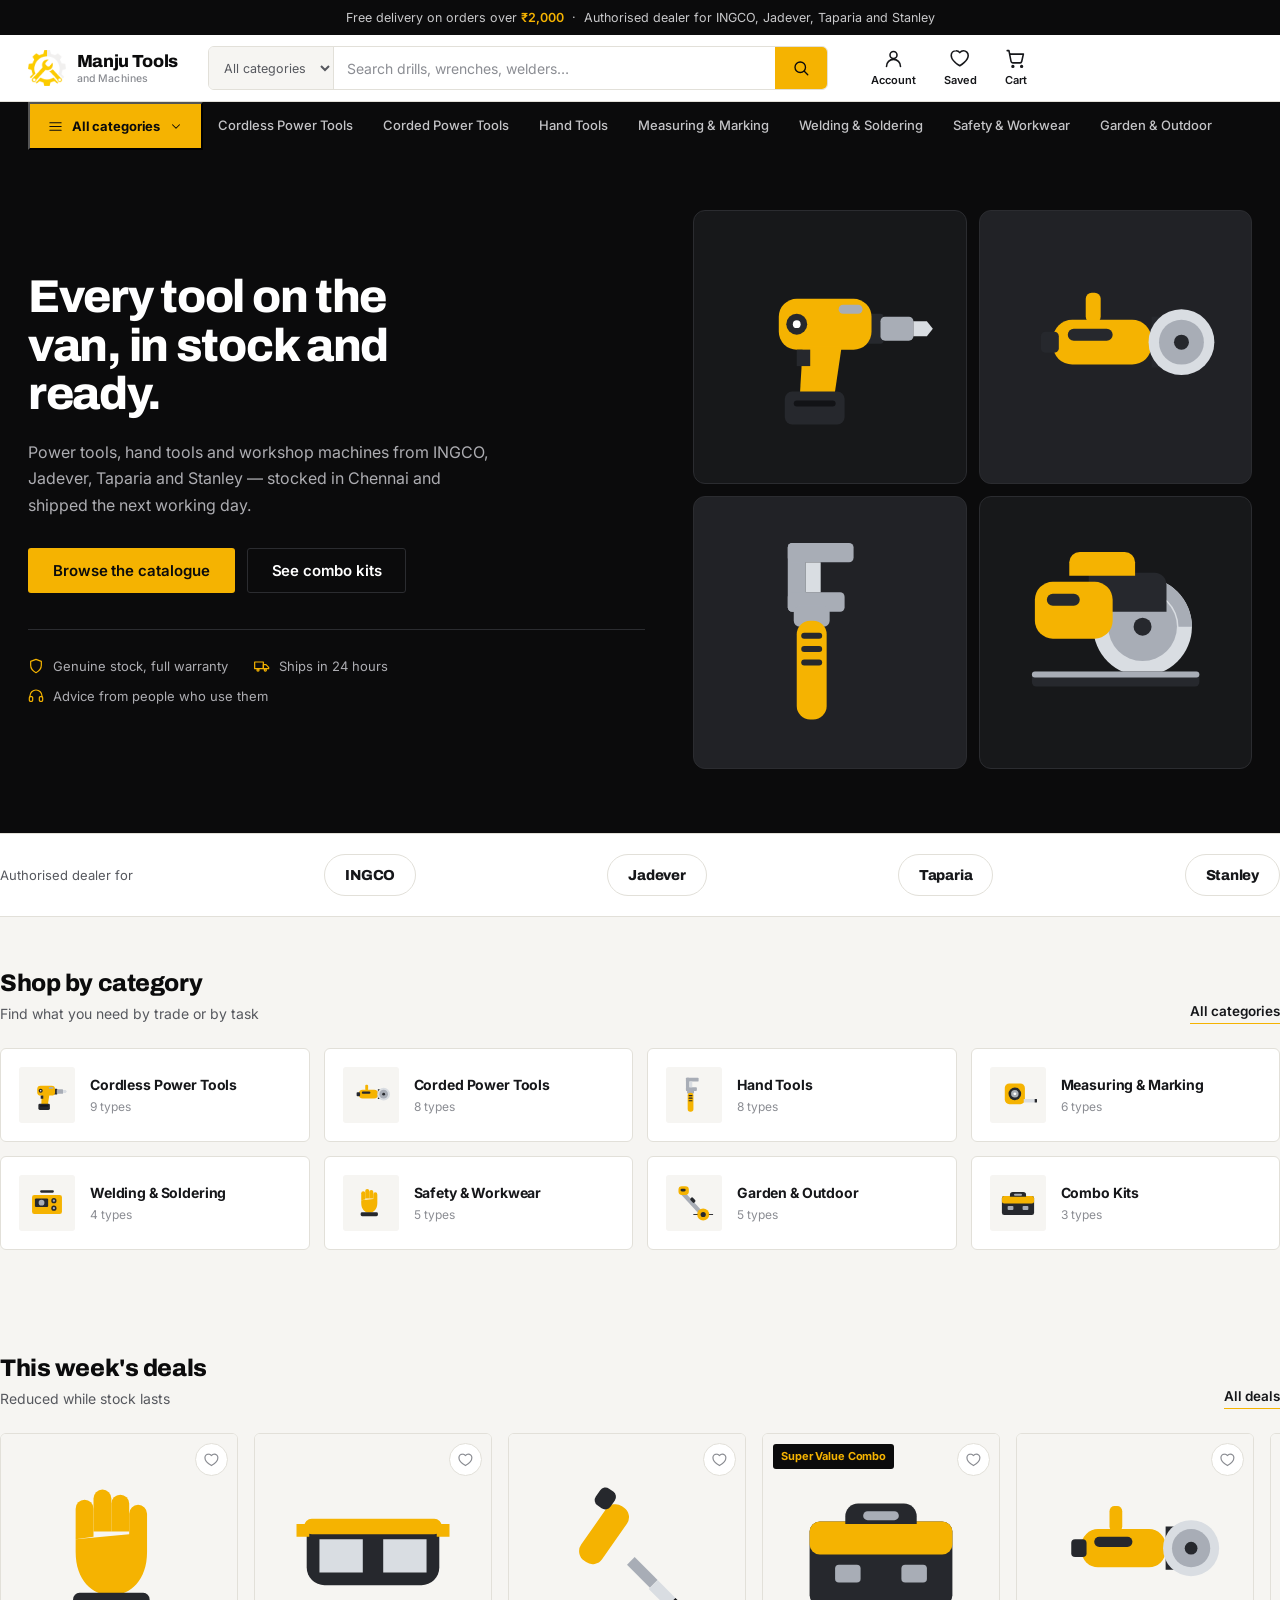
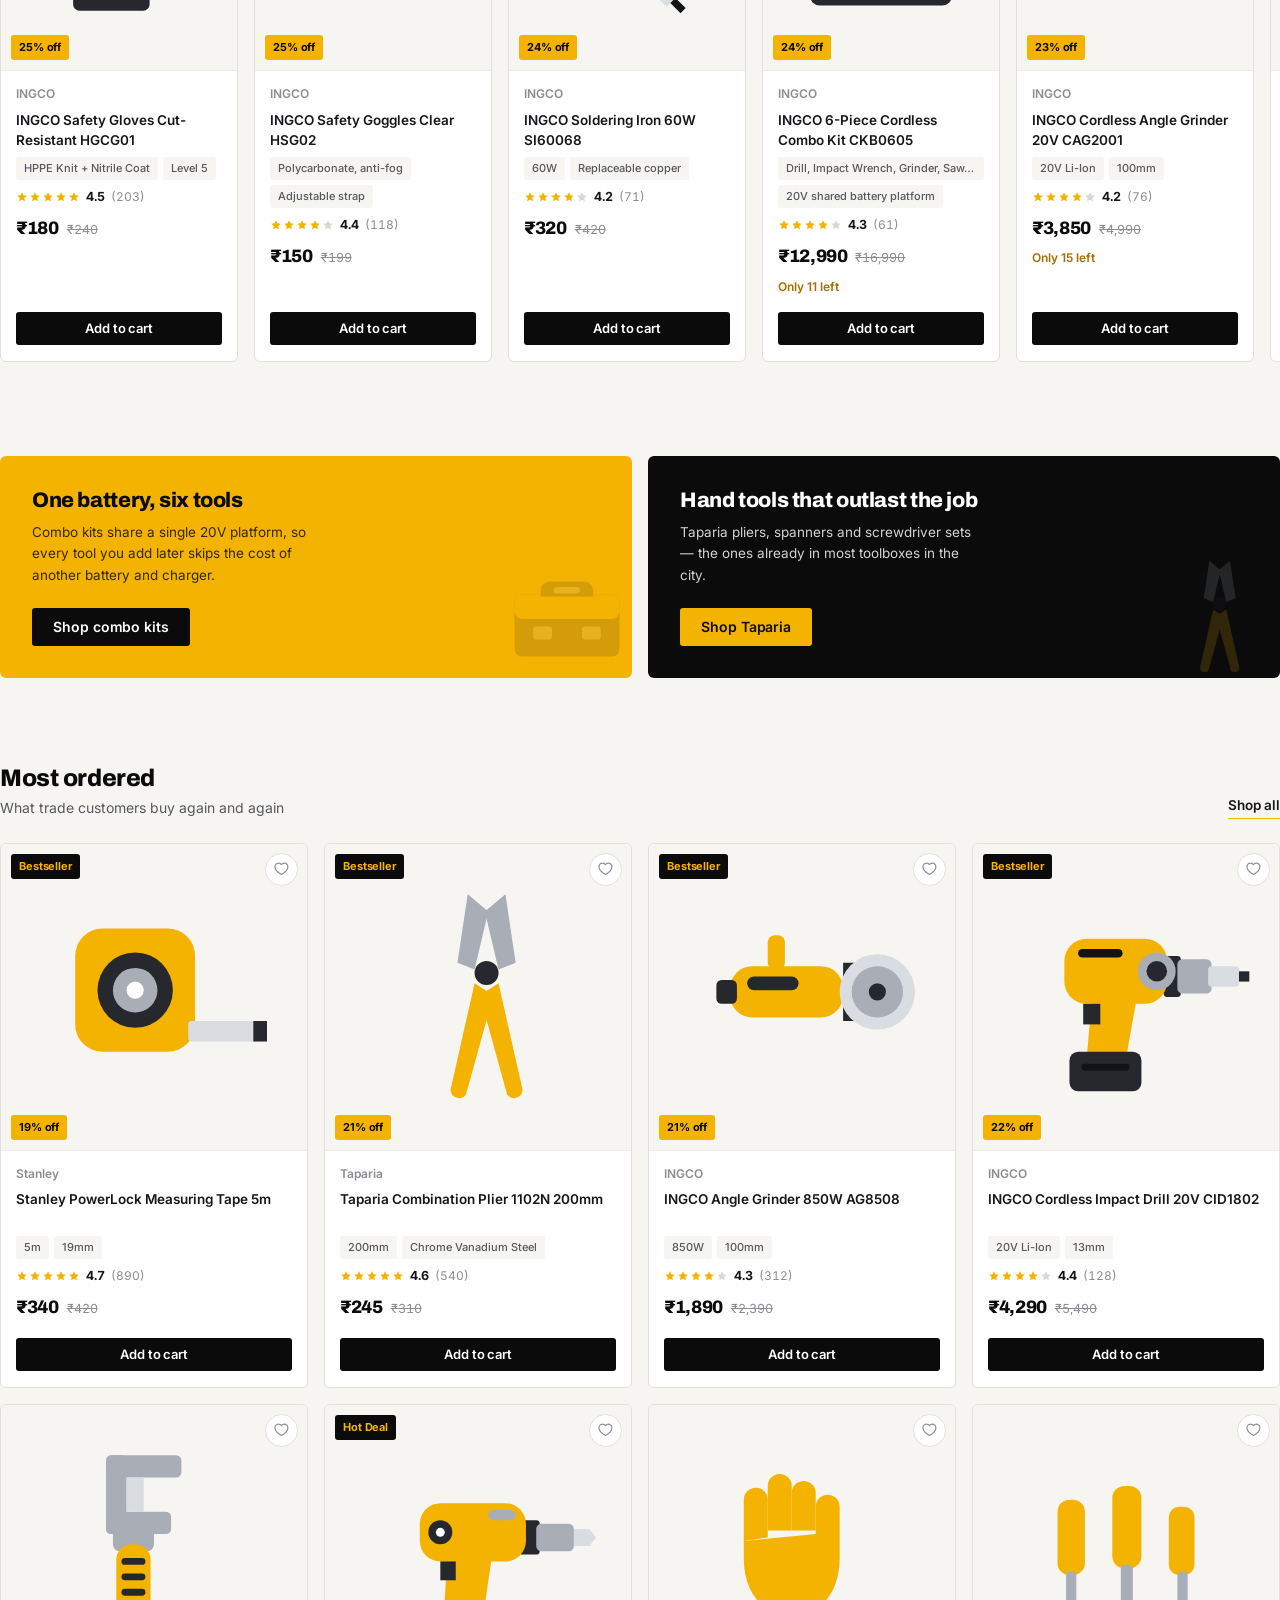
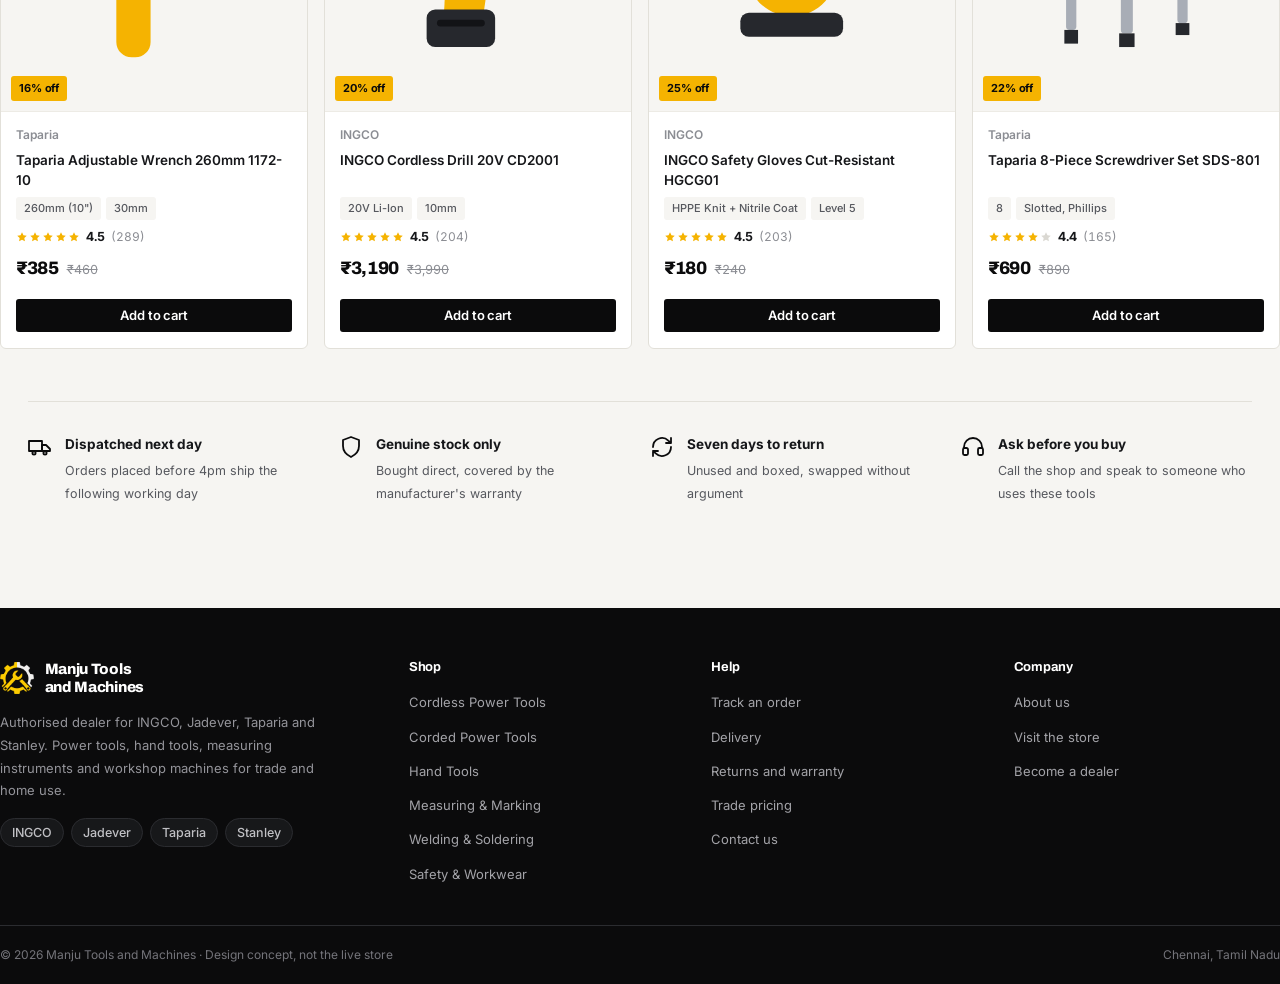
==== index.html @ aabf8011 "Fix category dropdown, add tool illustrations, cart button state" ====
<!DOCTYPE html>
<html lang="en">
<head>
<meta charset="UTF-8">
<meta name="viewport" content="width=device-width, initial-scale=1.0">
<title>Manju Tools and Machines — Power tools, hand tools and machines in Chennai</title>
<meta name="description" content="Authorised dealer for INGCO, Jadever, Taparia and Stanley. Power tools, hand tools, measuring instruments and workshop machines.">
<link rel="preconnect" href="https://fonts.googleapis.com">
<link rel="preconnect" href="https://fonts.gstatic.com" crossorigin>
<link href="https://fonts.googleapis.com/css2?family=Archivo:wght@600;700;800&family=Inter:wght@400;500;600;700&display=swap" rel="stylesheet">
<link rel="icon" href="images/logo-mark.png">
<link rel="stylesheet" href="css/base.css">
<link rel="stylesheet" href="css/layout.css">
<link rel="stylesheet" href="css/components.css">
</head>
<body>

<a href="#main" class="skip-link">Skip to content</a>

<div class="announce">Free delivery on orders over <strong>&#8377;2,000</strong> &nbsp;&#183;&nbsp; Authorised dealer for INGCO, Jadever, Taparia and Stanley</div>

<header class="site-header">
  <div class="container header-row">
    <button class="nav-toggle" id="navToggle" aria-label="Open menu" aria-controls="mobileDrawer">
      <svg viewBox="0 0 24 24" fill="none" stroke="currentColor" stroke-width="1.8" stroke-linecap="round"><path d="M3 6h18M3 12h18M3 18h18"/></svg>
    </button>

    <a href="index.html" class="logo" aria-label="Manju Tools and Machines, home">
      <img src="images/logo-mark.png" alt="">
      <span class="logo-text">Manju Tools<span>and Machines</span></span>
    </a>

    <form class="search-form" id="siteSearchForm" role="search">
      <select class="search-select" aria-label="Search within">
        <option>All categories</option>
        <option>Power tools</option>
        <option>Hand tools</option>
        <option>Measuring</option>
        <option>Safety gear</option>
      </select>
      <input type="search" class="search-input" id="searchInput" placeholder="Search drills, wrenches, welders&#8230;" aria-label="Search products">
      <button type="submit" class="search-submit" aria-label="Search">
        <svg viewBox="0 0 24 24" fill="none" stroke="currentColor" stroke-width="1.8" stroke-linecap="round"><circle cx="11" cy="11" r="7"/><path d="M21 21l-4.3-4.3"/></svg>
      </button>
    </form>

    <div class="header-actions">
      <a href="#" class="header-action">
        <svg viewBox="0 0 24 24" fill="none" stroke="currentColor" stroke-width="1.8" stroke-linecap="round" stroke-linejoin="round"><circle cx="12" cy="8" r="4"/><path d="M4 21c0-4.4 3.6-8 8-8s8 3.6 8 8"/></svg>
        <span class="hide-mobile">Account</span>
      </a>
      <a href="wishlist.html" class="header-action">
        <span class="count-badge nums" data-wishlist-count>0</span>
        <svg viewBox="0 0 24 24" fill="none" stroke="currentColor" stroke-width="1.8" stroke-linecap="round" stroke-linejoin="round"><path d="M20.8 8.6c0-3-2.4-5.4-5.4-5.4-1.7 0-3.2.8-4.2 2.1A5.4 5.4 0 0 0 6.8 3.2c-3 0-5.4 2.4-5.4 5.4 0 6 8.9 11.2 9.8 11.7.9-.5 9.6-5.7 9.6-11.7Z"/></svg>
        <span class="hide-mobile">Saved</span>
      </a>
      <a href="cart.html" class="header-action">
        <span class="count-badge nums" data-cart-count>0</span>
        <svg viewBox="0 0 24 24" fill="none" stroke="currentColor" stroke-width="1.8" stroke-linecap="round" stroke-linejoin="round"><circle cx="9" cy="21" r="1"/><circle cx="19" cy="21" r="1"/><path d="M2.5 3h2l2.4 12.4a2 2 0 0 0 2 1.6h8.2a2 2 0 0 0 2-1.6L21 7H6"/></svg>
        <span class="hide-mobile">Cart</span>
      </a>
    </div>
  </div>
</header>

<nav class="category-bar" aria-label="Product categories">
  <div class="container category-bar-inner">
    <button class="all-cats-trigger" id="allCatsTrigger" aria-expanded="false" aria-controls="megaMenu">
      <svg viewBox="0 0 24 24" fill="none" stroke="currentColor" stroke-width="1.8" stroke-linecap="round"><path d="M3 6h18M3 12h18M3 18h18"/></svg>
      All categories
      <span class="chev" style="display:flex;width:14px;height:14px;">
        <svg viewBox="0 0 24 24" fill="none" stroke="currentColor" stroke-width="1.8" stroke-linecap="round" stroke-linejoin="round"><path d="M6 9l6 6 6-6"/></svg>
      </span>
    </button>
    <div id="categoryBarLinks" style="display:flex;height:100%;"></div>
  </div>
  <div class="mega-menu" id="megaMenu"></div>
</nav>

<div class="mobile-drawer" id="mobileDrawer">
  <div class="mobile-drawer-backdrop"></div>
  <div class="mobile-drawer-panel">
    <div class="mobile-drawer-head">
      <span>Browse categories</span>
      <button id="mobileDrawerClose" aria-label="Close menu">
        <svg viewBox="0 0 24 24" fill="none" stroke="currentColor" stroke-width="1.8" stroke-linecap="round"><path d="M18 6 6 18M6 6l12 12"/></svg>
      </button>
    </div>
    <div id="mobileDrawerBody"></div>
  </div>
</div>

<main id="main">

  <section class="hero">
    <div class="container hero-inner">
      <div>
        <h1>Every tool on the van, in stock and ready.</h1>
        <p class="lead">Power tools, hand tools and workshop machines from INGCO, Jadever, Taparia and Stanley &#8212; stocked in Chennai and shipped the next working day.</p>
        <div class="hero-cta-row">
          <a href="category.html" class="btn btn--primary btn--lg">Browse the catalogue</a>
          <a href="category.html?cat=combo-kits" class="btn btn--ghost-light btn--lg">See combo kits</a>
        </div>
        <div class="hero-assurances">
          <span class="hero-assurance">
            <svg viewBox="0 0 24 24" fill="none" stroke="currentColor" stroke-width="1.8" stroke-linecap="round" stroke-linejoin="round"><path d="M12 2 4 5v6c0 5 3.4 8.7 8 11 4.6-2.3 8-6 8-11V5z"/></svg>
            Genuine stock, full warranty
          </span>
          <span class="hero-assurance">
            <svg viewBox="0 0 24 24" fill="none" stroke="currentColor" stroke-width="1.8" stroke-linecap="round" stroke-linejoin="round"><rect x="1" y="6" width="13" height="10"/><path d="M14 10h4l4 4v2h-8z"/><circle cx="6" cy="18" r="1.6"/><circle cx="17" cy="18" r="1.6"/></svg>
            Ships in 24 hours
          </span>
          <span class="hero-assurance">
            <svg viewBox="0 0 24 24" fill="none" stroke="currentColor" stroke-width="1.8" stroke-linecap="round" stroke-linejoin="round"><path d="M3 13v-1a9 9 0 0 1 18 0v1"/><rect x="2" y="13" width="5" height="7" rx="1.5"/><rect x="17" y="13" width="5" height="7" rx="1.5"/></svg>
            Advice from people who use them
          </span>
        </div>
      </div>
      <div class="hero-art" id="heroArt" aria-hidden="true"></div>
    </div>
  </section>

  <div class="brand-strip">
    <div class="container brand-strip-inner">
      <span class="brand-strip-label">Authorised dealer for</span>
      <a href="category.html?brand=ingco" class="brand-pill">INGCO</a>
      <a href="category.html?brand=jadever" class="brand-pill">Jadever</a>
      <a href="category.html?brand=taparia" class="brand-pill">Taparia</a>
      <a href="category.html?brand=stanley" class="brand-pill">Stanley</a>
    </div>
  </div>

  <section class="section container">
    <div class="section-head">
      <div>
        <h2>Shop by category</h2>
        <p class="section-sub">Find what you need by trade or by task</p>
      </div>
      <a href="category.html" class="section-link">All categories</a>
    </div>
    <div class="cat-grid" id="homeCategoryGrid"></div>
  </section>

  <section class="section container">
    <div class="section-head">
      <div>
        <h2>This week's deals</h2>
        <p class="section-sub">Reduced while stock lasts</p>
      </div>
      <a href="category.html?deal=hot" class="section-link">All deals</a>
    </div>
    <div class="rail" id="hotDealsRail"></div>
  </section>

  <section class="section--tight container">
    <div class="promo-row">
      <div class="promo-banner promo-banner--gold">
        <h3>One battery, six tools</h3>
        <p>Combo kits share a single 20V platform, so every tool you add later skips the cost of another battery and charger.</p>
        <a href="category.html?cat=combo-kits" class="btn btn--dark">Shop combo kits</a>
        <div class="promo-art" id="promoArtA"></div>
      </div>
      <div class="promo-banner promo-banner--dark">
        <h3>Hand tools that outlast the job</h3>
        <p>Taparia pliers, spanners and screwdriver sets &#8212; the ones already in most toolboxes in the city.</p>
        <a href="category.html?brand=taparia" class="btn btn--primary">Shop Taparia</a>
        <div class="promo-art" id="promoArtB"></div>
      </div>
    </div>
  </section>

  <section class="section container">
    <div class="section-head">
      <div>
        <h2>Most ordered</h2>
        <p class="section-sub">What trade customers buy again and again</p>
      </div>
      <a href="category.html" class="section-link">Shop all</a>
    </div>
    <div class="product-grid" id="bestsellersGrid"></div>
  </section>

  <section class="container">
    <div class="trust-strip">
      <div class="trust-item">
        <svg viewBox="0 0 24 24" fill="none" stroke="currentColor" stroke-width="1.8" stroke-linecap="round" stroke-linejoin="round"><rect x="1" y="6" width="13" height="10"/><path d="M14 10h4l4 4v2h-8z"/><circle cx="6" cy="18" r="1.6"/><circle cx="17" cy="18" r="1.6"/></svg>
        <div><b>Dispatched next day</b><span>Orders placed before 4pm ship the following working day</span></div>
      </div>
      <div class="trust-item">
        <svg viewBox="0 0 24 24" fill="none" stroke="currentColor" stroke-width="1.8" stroke-linecap="round" stroke-linejoin="round"><path d="M12 2 4 5v6c0 5 3.4 8.7 8 11 4.6-2.3 8-6 8-11V5z"/></svg>
        <div><b>Genuine stock only</b><span>Bought direct, covered by the manufacturer's warranty</span></div>
      </div>
      <div class="trust-item">
        <svg viewBox="0 0 24 24" fill="none" stroke="currentColor" stroke-width="1.8" stroke-linecap="round" stroke-linejoin="round"><path d="M3 12a9 9 0 0 1 15.3-6.4L21 8M21 3v5h-5M21 12a9 9 0 0 1-15.3 6.4L3 16m0 5v-5h5"/></svg>
        <div><b>Seven days to return</b><span>Unused and boxed, swapped without argument</span></div>
      </div>
      <div class="trust-item">
        <svg viewBox="0 0 24 24" fill="none" stroke="currentColor" stroke-width="1.8" stroke-linecap="round" stroke-linejoin="round"><path d="M3 13v-1a9 9 0 0 1 18 0v1"/><rect x="2" y="13" width="5" height="7" rx="1.5"/><rect x="17" y="13" width="5" height="7" rx="1.5"/></svg>
        <div><b>Ask before you buy</b><span>Call the shop and speak to someone who uses these tools</span></div>
      </div>
    </div>
  </section>

</main>

<footer class="site-footer">
  <div class="container footer-top">
    <div>
      <div class="footer-brand-mark">
        <img src="images/logo-mark.png" alt="">
        <span>Manju Tools<br>and Machines</span>
      </div>
      <p class="footer-desc">Authorised dealer for INGCO, Jadever, Taparia and Stanley. Power tools, hand tools, measuring instruments and workshop machines for trade and home use.</p>
      <div class="footer-brands">
        <span class="chip">INGCO</span>
        <span class="chip">Jadever</span>
        <span class="chip">Taparia</span>
        <span class="chip">Stanley</span>
      </div>
    </div>
    <div class="footer-col">
      <h4>Shop</h4>
      <ul id="footerCatList"></ul>
    </div>
    <div class="footer-col">
      <h4>Help</h4>
      <ul>
        <li><a href="#">Track an order</a></li>
        <li><a href="#">Delivery</a></li>
        <li><a href="#">Returns and warranty</a></li>
        <li><a href="#">Trade pricing</a></li>
        <li><a href="#">Contact us</a></li>
      </ul>
    </div>
    <div class="footer-col">
      <h4>Company</h4>
      <ul>
        <li><a href="#">About us</a></li>
        <li><a href="#">Visit the store</a></li>
        <li><a href="#">Become a dealer</a></li>
      </ul>
    </div>
  </div>
  <div class="container footer-bottom">
    <span>&#169; 2026 Manju Tools and Machines &#183; Design concept, not the live store</span>
    <span>Chennai, Tamil Nadu</span>
  </div>
</footer>

<script src="js/data.js"></script>
<script src="js/icons.js"></script>
<script src="js/store.js"></script>
<script src="js/ui.js"></script>
<script>

document.addEventListener("DOMContentLoaded", () => {
  // Hero tool wall
  const heroArt = document.getElementById("heroArt");
  ["cordlessDrill", "grinder", "wrench", "circularSaw"].forEach(key => {
    const cell = document.createElement("div");
    cell.className = "hero-art-cell";
    cell.innerHTML = ART[key];
    heroArt.appendChild(cell);
  });

  // Promo background art
  document.getElementById("promoArtA").innerHTML = ART.comboCase;
  document.getElementById("promoArtB").innerHTML = ART.plier;

  // Categories
  document.getElementById("homeCategoryGrid").innerHTML = CATEGORIES.map(cat => `
    <a href="category.html?cat=${cat.id}" class="cat-card">
      <div class="cat-card-icon">${categoryArt(cat.id)}</div>
      <div>
        <div class="cat-card-name">${cat.name}</div>
        <div class="cat-card-count">${cat.sub.length} types</div>
      </div>
    </a>`).join("");

  // Deals — biggest discounts first
  const deals = [...PRODUCTS]
    .filter(p => discountPct(p.price, p.mrp) > 0)
    .sort((a, b) => discountPct(b.price, b.mrp) - discountPct(a.price, a.mrp))
    .slice(0, 8);
  renderProductGrid(document.getElementById("hotDealsRail"), deals);

  // Most ordered — badged products first, then by review volume
  const ranked = [...PRODUCTS].sort((a, b) => {
    const aB = a.badge === "Bestseller" ? 1 : 0;
    const bB = b.badge === "Bestseller" ? 1 : 0;
    if (aB !== bB) return bB - aB;
    return b.reviews - a.reviews;
  }).slice(0, 8);
  renderProductGrid(document.getElementById("bestsellersGrid"), ranked);
});

</script>

</body>
</html>
---- css/base.css ----
/* =========================================================
   Manju Tools and Machines — Design Tokens & Base
   ========================================================= */

:root {
  /* Brand — taken from the Manju Tools gear + wrench mark */
  --gold: #F5B301;
  --gold-hi: #FFC734;
  --gold-dark: #B88500;
  --ink: #0B0B0C;
  --panel: #17181A;
  --panel-2: #212226;

  --paper: #F6F5F2;
  --paper-2: #EFEDE8;
  --white: #FFFFFF;
  --line: #E2E0D9;
  --line-soft: #EDEBE5;
  --line-dark: #2B2C30;

  --text: #16171A;
  --text-soft: #56585E;
  --text-faint: #8B8D93;

  --green: #1B7F3B;
  --green-bg: #E8F4EB;
  --amber: #A66E00;
  --red: #BE3227;

  /* Illustration palette */
  --art-gold: #F5B301;
  --art-dark: #26282D;
  --art-metal: #A8ADB6;
  --art-light: #D9DDE2;
  --art-black: #121316;

  --r-sm: 3px;
  --r: 6px;
  --r-lg: 12px;

  --sh-1: 0 1px 2px rgba(11,11,12,.05);
  --sh-2: 0 2px 6px rgba(11,11,12,.07), 0 1px 2px rgba(11,11,12,.05);
  --sh-3: 0 8px 24px rgba(11,11,12,.10);
  --sh-pop: 0 16px 44px rgba(11,11,12,.20);

  --font-display: 'Archivo', system-ui, sans-serif;
  --font-body: 'Inter', system-ui, sans-serif;

  --header-h: 66px;
  --ease: cubic-bezier(.4, 0, .2, 1);
}

* { box-sizing: border-box; }
html { -webkit-text-size-adjust: 100%; }
body {
  margin: 0;
  font-family: var(--font-body);
  color: var(--text);
  background: var(--paper);
  font-size: 15px;
  line-height: 1.55;
  -webkit-font-smoothing: antialiased;
  text-rendering: optimizeLegibility;
}

h1, h2, h3, h4 {
  font-family: var(--font-display);
  margin: 0;
  color: var(--ink);
  letter-spacing: -0.018em;
  line-height: 1.18;
}
p { margin: 0; }
a { color: inherit; text-decoration: none; }
img { max-width: 100%; display: block; }
button { font-family: inherit; cursor: pointer; }
input, select { font-family: inherit; }
ul { margin: 0; padding: 0; list-style: none; }
summary { cursor: pointer; list-style: none; }
summary::-webkit-details-marker { display: none; }

:focus-visible {
  outline: 2px solid var(--ink);
  outline-offset: 2px;
  border-radius: 2px;
}

@media (prefers-reduced-motion: reduce) {
  *, *::before, *::after {
    animation-duration: .001ms !important;
    transition-duration: .001ms !important;
    scroll-behavior: auto !important;
  }
}

.container {
  max-width: 1300px;
  margin: 0 auto;
  padding: 0 28px;
}

.nums { font-variant-numeric: tabular-nums; }

/* ---------- Tool illustrations ---------- */
.tool-svg { width: 100%; height: 100%; display: block; }
.tool-svg .g { fill: var(--art-gold); }
.tool-svg .d { fill: var(--art-dark); }
.tool-svg .m { fill: var(--art-metal); }
.tool-svg .l { fill: var(--art-light); }
.tool-svg .k { fill: var(--art-black); }
.tool-svg .w { fill: #FFFFFF; }

/* ---------- Buttons ---------- */
.btn {
  display: inline-flex;
  align-items: center;
  justify-content: center;
  gap: 7px;
  padding: 11px 20px;
  border-radius: var(--r-sm);
  border: 1px solid transparent;
  font-size: 14px;
  font-weight: 600;
  line-height: 1;
  letter-spacing: -0.005em;
  transition: background .16s var(--ease), border-color .16s var(--ease),
              color .16s var(--ease), transform .08s var(--ease);
  white-space: nowrap;
}
.btn:active { transform: translateY(1px); }
.btn--primary { background: var(--gold); color: var(--ink); }
.btn--primary:hover { background: var(--gold-hi); }
.btn--dark { background: var(--ink); color: var(--white); }
.btn--dark:hover { background: #2A2B2F; }
.btn--outline { background: transparent; border-color: var(--line); color: var(--text); }
.btn--outline:hover { border-color: var(--ink); background: var(--white); }
.btn--ghost-light { background: transparent; border-color: var(--line-dark); color: var(--white); }
.btn--ghost-light:hover { border-color: #565860; background: rgba(255,255,255,.04); }
.btn--full { width: 100%; }
.btn--lg { padding: 14px 24px; font-size: 15px; }
.btn--sm { padding: 9px 14px; font-size: 13px; }
.btn:disabled { opacity: .42; cursor: not-allowed; }
.btn:disabled:active { transform: none; }

.btn-ico {
  display: inline-flex;
  width: 14px;
  height: 14px;
  flex-shrink: 0;
}
.btn-ico svg { width: 100%; height: 100%; }

/* In-cart state: the button confirms what happened and stays actionable */
.cart-btn.is-in-cart {
  background: var(--green-bg);
  color: var(--green);
  border-color: #C4E3CD;
}
.cart-btn.is-in-cart:hover {
  background: #DDEFE3;
  border-color: #A9D6B6;
}
.cart-btn.just-added { transform: scale(.97); }

.buy-box .cart-btn.is-in-cart {
  background: var(--green-bg);
  color: var(--green);
  border-color: #BBDFC6;
}

/* ---------- Tags, chips, meta ---------- */
.tag {
  position: absolute;
  z-index: 2;
  padding: 4px 8px;
  border-radius: var(--r-sm);
  font-size: 11px;
  font-weight: 700;
  letter-spacing: -0.01em;
}
.tag--badge { top: 10px; left: 10px; background: var(--ink); color: var(--gold); }
.tag--off { bottom: 10px; left: 10px; background: var(--gold); color: var(--ink); }

.chip {
  display: inline-flex;
  align-items: center;
  gap: 5px;
  padding: 4px 11px;
  border-radius: 100px;
  font-size: 12.5px;
  font-weight: 500;
  background: var(--white);
  border: 1px solid var(--line);
  color: var(--text-soft);
}

.stars { display: inline-flex; gap: 1px; }
.stars span { width: 12px; height: 12px; display: inline-flex; }
.stars svg { width: 100%; height: 100%; }
.stars .on { color: var(--gold); }
.stars .off { color: #DAD8D2; }

.stock-note { font-size: 12px; font-weight: 600; }
.stock-note.low { color: var(--amber); }

/* ---------- Toast ---------- */
.toast {
  position: fixed;
  left: 50%;
  bottom: 30px;
  transform: translate(-50%, 14px);
  background: var(--ink);
  color: var(--white);
  padding: 13px 22px;
  border-radius: var(--r);
  font-size: 13.5px;
  font-weight: 500;
  opacity: 0;
  pointer-events: none;
  transition: opacity .2s var(--ease), transform .2s var(--ease);
  z-index: 900;
  box-shadow: var(--sh-pop);
  max-width: min(90vw, 340px);
  text-align: center;
}
.toast--visible { opacity: 1; transform: translate(-50%, 0); }

/* ---------- Skip link ---------- */
.skip-link {
  position: absolute;
  left: -9999px;
  top: 0;
  background: var(--gold);
  color: var(--ink);
  padding: 11px 18px;
  z-index: 2000;
  font-weight: 600;
  border-radius: 0 0 var(--r) 0;
}
.skip-link:focus { left: 0; }

@media (max-width: 760px) {
  .container { padding: 0 18px; }
  body { font-size: 14.5px; }
}
---- css/layout.css ----
/* =========================================================
   Manju Tools and Machines — Header / Nav / Footer
   ========================================================= */

/* ---------- Announcement ---------- */
.announce {
  background: var(--ink);
  color: #C9C9CB;
  font-size: 12.5px;
  text-align: center;
  padding: 8px 18px;
}
.announce strong { color: var(--gold); font-weight: 600; }

/* ---------- Header ---------- */
.site-header {
  position: sticky;
  top: 0;
  z-index: 500;
  background: var(--white);
  border-bottom: 1px solid var(--line);
}
.header-row {
  display: flex;
  align-items: center;
  gap: 30px;
  height: var(--header-h);
}
.logo { display: flex; align-items: center; gap: 11px; flex-shrink: 0; }
.logo img { height: 36px; width: auto; }
.logo-text {
  font-family: var(--font-display);
  font-weight: 800;
  font-size: 17.5px;
  line-height: 1.05;
  color: var(--ink);
  letter-spacing: -0.02em;
}
.logo-text span {
  display: block;
  font-family: var(--font-body);
  font-weight: 500;
  font-size: 10.5px;
  color: var(--text-faint);
  letter-spacing: 0.01em;
  margin-top: 1px;
}

.nav-toggle {
  display: none;
  background: none;
  border: none;
  padding: 8px;
  color: var(--ink);
  margin-left: -8px;
}
.nav-toggle svg { width: 22px; height: 22px; }

/* Search */
.search-form {
  flex: 1 1 auto;
  max-width: 620px;
  display: flex;
  align-items: stretch;
  height: 44px;
  border: 1.5px solid var(--line);
  border-radius: var(--r);
  overflow: hidden;
  background: var(--white);
  transition: border-color .16s var(--ease);
}
.search-form:focus-within { border-color: var(--ink); }
.search-select {
  border: none;
  background: var(--paper);
  border-right: 1px solid var(--line);
  padding: 0 11px;
  font-size: 12.5px;
  color: var(--text-soft);
  max-width: 135px;
}
.search-select:focus { outline: none; }
.search-input {
  flex: 1;
  border: none;
  padding: 0 13px;
  font-size: 14px;
  min-width: 0;
  color: var(--text);
}
.search-input:focus { outline: none; }
.search-input::placeholder { color: var(--text-faint); }
.search-submit {
  border: none;
  background: var(--gold);
  padding: 0 17px;
  color: var(--ink);
  display: flex;
  align-items: center;
  justify-content: center;
  transition: background .16s var(--ease);
}
.search-submit svg { width: 18px; height: 18px; }
.search-submit:hover { background: var(--gold-hi); }

/* Header actions */
.header-actions { display: flex; align-items: center; gap: 2px; flex-shrink: 0; }
.header-action {
  position: relative;
  display: flex;
  flex-direction: column;
  align-items: center;
  gap: 3px;
  padding: 8px 13px;
  border-radius: var(--r-sm);
  color: var(--text);
  font-size: 11px;
  font-weight: 600;
  transition: background .14s var(--ease);
}
.header-action:hover { background: var(--paper); }
.header-action svg { width: 21px; height: 21px; }
.count-badge {
  position: absolute;
  top: 2px;
  right: 6px;
  background: var(--gold);
  color: var(--ink);
  font-size: 10px;
  font-weight: 700;
  min-width: 17px;
  height: 17px;
  border-radius: 100px;
  display: none;
  align-items: center;
  justify-content: center;
  padding: 0 4px;
  border: 2px solid var(--white);
  font-variant-numeric: tabular-nums;
}

/* ---------- Category bar ---------- */
.category-bar { background: var(--ink); position: relative; z-index: 400; }
.category-bar-inner {
  display: flex;
  align-items: center;
  height: 48px;
  overflow-x: auto;
  scrollbar-width: none;
  position: relative;
}
.category-bar-inner::-webkit-scrollbar { display: none; }

.all-cats-trigger {
  display: flex;
  align-items: center;
  gap: 9px;
  background: var(--gold);
  color: var(--ink);
  height: 100%;
  padding: 0 18px;
  font-weight: 700;
  font-size: 13px;
  flex-shrink: 0;
  white-space: nowrap;
  letter-spacing: -0.01em;
}
.all-cats-trigger svg { width: 15px; height: 15px; }
.all-cats-trigger .chev { transition: transform .18s var(--ease); }
.all-cats-trigger[aria-expanded="true"] .chev { transform: rotate(180deg); }

.cat-link {
  color: #C4C4C7;
  font-size: 13px;
  font-weight: 500;
  padding: 0 15px;
  height: 100%;
  display: flex;
  align-items: center;
  white-space: nowrap;
  flex-shrink: 0;
  transition: color .14s var(--ease), background .14s var(--ease);
  border-bottom: 2px solid transparent;
}
.cat-link:hover { color: var(--white); background: rgba(255,255,255,.05); }
.cat-link.active { color: var(--gold); border-bottom-color: var(--gold); }

/* Mega menu */
.mega-menu {
  position: absolute;
  top: 100%;
  left: 0;
  right: 0;
  background: var(--white);
  border-bottom: 1px solid var(--line);
  box-shadow: var(--sh-3);
  display: none;
  z-index: 450;
}
.mega-menu.open { display: block; }
.mega-menu-inner {
  max-width: 1300px;
  margin: 0 auto;
  padding: 30px 28px 34px;
  display: grid;
  grid-template-columns: repeat(4, 1fr);
  gap: 30px 26px;
}
.mega-col-title {
  display: block;
  font-family: var(--font-display);
  font-weight: 700;
  font-size: 13.5px;
  color: var(--ink);
  margin-bottom: 11px;
  padding-bottom: 9px;
  border-bottom: 1px solid var(--line);
  transition: color .14s var(--ease);
}
.mega-col-title:hover { color: var(--gold-dark); }
.mega-col ul { display: flex; flex-direction: column; gap: 8px; }
.mega-col a { font-size: 13px; color: var(--text-soft); transition: color .14s var(--ease); }
.mega-col a:hover { color: var(--ink); }
.mega-more { color: var(--gold-dark) !important; font-weight: 600; }

/* ---------- Mobile drawer ---------- */
.mobile-drawer { position: fixed; inset: 0; z-index: 900; display: none; }
.mobile-drawer.open { display: block; }
.mobile-drawer-backdrop { position: absolute; inset: 0; background: rgba(11,11,12,.55); }
.mobile-drawer-panel {
  position: absolute;
  top: 0; left: 0; bottom: 0;
  width: min(330px, 88vw);
  background: var(--white);
  overflow-y: auto;
  overscroll-behavior: contain;
  padding-bottom: 48px;
}
.mobile-drawer-head {
  background: var(--ink);
  color: var(--white);
  padding: 17px 20px;
  font-weight: 700;
  font-family: var(--font-display);
  display: flex;
  justify-content: space-between;
  align-items: center;
  position: sticky;
  top: 0;
  z-index: 2;
}
.mobile-drawer-head button {
  background: none;
  border: none;
  color: var(--white);
  display: flex;
  padding: 4px;
}
.mobile-drawer-head svg { width: 20px; height: 20px; }

.mobile-cat-group { border-bottom: 1px solid var(--line-soft); }
.mobile-cat-title {
  padding: 15px 20px;
  font-weight: 600;
  font-size: 14.5px;
  display: flex;
  justify-content: space-between;
  align-items: center;
  color: var(--text);
}
.mobile-cat-chev { display: flex; width: 17px; height: 17px; color: var(--text-faint); transition: transform .18s var(--ease); }
.mobile-cat-group[open] .mobile-cat-chev { transform: rotate(180deg); }
.mobile-cat-sub {
  padding: 2px 20px 16px;
  display: flex;
  flex-direction: column;
  gap: 11px;
  background: var(--paper);
}
.mobile-cat-sub a { font-size: 13.5px; color: var(--text-soft); }
.mobile-cat-all { color: var(--gold-dark) !important; font-weight: 600; }

/* ---------- Breadcrumb ---------- */
.breadcrumb {
  display: flex;
  flex-wrap: wrap;
  align-items: center;
  gap: 7px;
  font-size: 12.5px;
  color: var(--text-faint);
  padding: 16px 0;
}
.breadcrumb a { color: var(--text-soft); }
.breadcrumb a:hover { color: var(--ink); text-decoration: underline; }
.breadcrumb svg { width: 12px; height: 12px; opacity: .6; }

/* ---------- Footer ---------- */
.site-footer { background: var(--ink); color: #B9B9BC; margin-top: 72px; }
.footer-top {
  padding: 52px 0 40px;
  display: grid;
  grid-template-columns: 1.4fr repeat(3, 1fr);
  gap: 36px;
}
.footer-brand-mark { display: flex; align-items: center; gap: 11px; margin-bottom: 15px; }
.footer-brand-mark img { height: 32px; }
.footer-brand-mark span {
  font-family: var(--font-display);
  font-weight: 800;
  color: var(--white);
  font-size: 15px;
  letter-spacing: -0.02em;
  line-height: 1.2;
}
.footer-desc { font-size: 13px; line-height: 1.75; color: #94949A; max-width: 330px; }
.footer-col h4 {
  color: var(--white);
  font-size: 13px;
  margin-bottom: 15px;
  font-weight: 700;
}
.footer-col ul { display: flex; flex-direction: column; gap: 11px; }
.footer-col a { font-size: 13px; color: #A3A3A8; transition: color .14s var(--ease); }
.footer-col a:hover { color: var(--gold); }
.footer-brands { display: flex; flex-wrap: wrap; gap: 7px; margin-top: 16px; }
.footer-brands .chip { background: var(--panel); border-color: var(--line-dark); color: #C0C0C4; }
.footer-bottom {
  border-top: 1px solid var(--line-dark);
  padding: 20px 0;
  display: flex;
  justify-content: space-between;
  align-items: center;
  font-size: 12px;
  color: #74747A;
  flex-wrap: wrap;
  gap: 10px;
}

/* ---------- Responsive ---------- */
@media (max-width: 1000px) {
  .search-select { display: none; }
  .footer-top { grid-template-columns: 1fr 1fr; }
  .mega-menu-inner { grid-template-columns: repeat(2, 1fr); }
}
@media (max-width: 780px) {
  .mega-menu { display: none !important; }
  :root { --header-h: auto; }
  .announce { font-size: 11.5px; padding: 7px 14px; }
  .header-row { flex-wrap: wrap; gap: 12px; padding: 11px 0 12px; height: auto; }
  .nav-toggle { display: flex; }
  .logo { flex: 1; }
  .logo img { height: 30px; }
  .logo-text { font-size: 15px; }
  .logo-text span { font-size: 9.5px; }
  .search-form { order: 3; flex-basis: 100%; height: 42px; }
  .header-action { padding: 6px 9px; }
  .header-action span.hide-mobile { display: none; }
  .category-bar { display: none; }
  .footer-top { grid-template-columns: 1fr; padding: 40px 0 28px; gap: 30px; }
  .site-footer { margin-top: 48px; }
}
---- css/components.css ----
/* =========================================================
   Manju Tools and Machines — Components
   ========================================================= */

/* ---------- Sections ---------- */
.section { padding: 52px 0; }
.section--tight { padding: 34px 0; }
.section-head {
  display: flex;
  justify-content: space-between;
  align-items: flex-end;
  margin-bottom: 24px;
  gap: 18px;
}
.section-head h2 { font-size: 24px; font-weight: 800; }
.section-sub { font-size: 14px; color: var(--text-soft); margin-top: 5px; }
.section-link {
  font-size: 13.5px;
  font-weight: 600;
  color: var(--text);
  flex-shrink: 0;
  border-bottom: 1.5px solid var(--gold);
  padding-bottom: 2px;
  transition: color .14s var(--ease);
}
.section-link:hover { color: var(--gold-dark); }

/* ---------- Hero ----------
   The hero leads with the catalogue itself rather than a stat block:
   a headline, a plain-language promise, and the tool illustrations
   that carry the site's visual identity.
------------------------------------------------- */
.hero { background: var(--ink); color: var(--white); overflow: hidden; }
.hero-inner {
  display: grid;
  grid-template-columns: 1.05fr .95fr;
  align-items: center;
  gap: 48px;
  padding: 60px 28px 64px;
}
.hero h1 {
  font-size: clamp(30px, 4vw, 46px);
  font-weight: 800;
  line-height: 1.06;
  letter-spacing: -0.028em;
  color: var(--white);
  max-width: 15ch;
}
.hero p.lead {
  margin-top: 20px;
  font-size: 16px;
  color: #ADADB2;
  max-width: 46ch;
  line-height: 1.65;
}
.hero-cta-row { display: flex; gap: 12px; margin-top: 30px; flex-wrap: wrap; }

.hero-assurances {
  display: flex;
  flex-wrap: wrap;
  gap: 10px 26px;
  margin-top: 36px;
  padding-top: 26px;
  border-top: 1px solid var(--line-dark);
}
.hero-assurance {
  display: flex;
  align-items: center;
  gap: 9px;
  font-size: 13px;
  color: #ADADB2;
}
.hero-assurance svg { width: 16px; height: 16px; color: var(--gold); flex-shrink: 0; }

/* Hero tool wall — four illustrations on a dark grid */
.hero-art {
  display: grid;
  grid-template-columns: 1fr 1fr;
  gap: 12px;
}
.hero-art-cell {
  background: var(--panel);
  border: 1px solid var(--line-dark);
  border-radius: var(--r-lg);
  aspect-ratio: 1;
  padding: 16px;
  display: flex;
  align-items: center;
  justify-content: center;
}
.hero-art-cell:nth-child(2),
.hero-art-cell:nth-child(3) { background: var(--panel-2); }

/* ---------- Brand strip ---------- */
.brand-strip {
  background: var(--white);
  border-top: 1px solid var(--line);
  border-bottom: 1px solid var(--line);
}
.brand-strip-inner {
  display: flex;
  align-items: center;
  justify-content: space-between;
  padding: 20px 0;
  gap: 22px;
  flex-wrap: wrap;
}
.brand-strip-label { font-size: 13px; color: var(--text-soft); flex-shrink: 0; }
.brand-pill {
  padding: 9px 20px;
  border: 1px solid var(--line);
  border-radius: 100px;
  font-family: var(--font-display);
  font-weight: 800;
  font-size: 14.5px;
  color: var(--text);
  letter-spacing: -0.015em;
  transition: border-color .16s var(--ease), color .16s var(--ease), background .16s var(--ease);
}
.brand-pill:hover { border-color: var(--ink); background: var(--ink); color: var(--white); }

/* ---------- Category grid ---------- */
.cat-grid { display: grid; grid-template-columns: repeat(4, 1fr); gap: 14px; }
.cat-card {
  background: var(--white);
  border: 1px solid var(--line);
  border-radius: var(--r);
  padding: 18px;
  display: flex;
  align-items: center;
  gap: 15px;
  transition: border-color .16s var(--ease), box-shadow .16s var(--ease);
}
.cat-card:hover { border-color: var(--ink); box-shadow: var(--sh-2); }
.cat-card-icon {
  width: 56px;
  height: 56px;
  border-radius: var(--r-sm);
  background: var(--paper);
  flex-shrink: 0;
  padding: 5px;
}
.cat-card-name { font-weight: 700; font-size: 14px; letter-spacing: -0.01em; }
.cat-card-count { font-size: 12px; color: var(--text-faint); margin-top: 3px; }

/* ---------- Product card ---------- */
.product-grid { display: grid; grid-template-columns: repeat(4, 1fr); gap: 16px; }
.product-card {
  background: var(--white);
  border: 1px solid var(--line);
  border-radius: var(--r);
  overflow: hidden;
  display: flex;
  flex-direction: column;
  position: relative;
  transition: box-shadow .18s var(--ease), border-color .18s var(--ease);
}
.product-card:hover { box-shadow: var(--sh-2); border-color: #D2CFC7; }

.product-card-media {
  aspect-ratio: 1;
  background: var(--paper);
  position: relative;
  display: flex;
  align-items: center;
  justify-content: center;
  padding: 16px;
  border-bottom: 1px solid var(--line-soft);
  transition: background .18s var(--ease);
}
.product-card:hover .product-card-media { background: var(--paper-2); }
.product-card-media .tool-svg {
  transition: transform .25s var(--ease);
}
.product-card:hover .tool-svg { transform: scale(1.04); }

.wishlist-btn {
  position: absolute;
  top: 9px;
  right: 9px;
  width: 33px;
  height: 33px;
  border-radius: 100px;
  background: var(--white);
  border: 1px solid var(--line);
  display: flex;
  align-items: center;
  justify-content: center;
  color: var(--text-faint);
  transition: color .14s var(--ease), border-color .14s var(--ease);
  z-index: 3;
}
.wishlist-btn svg { width: 16px; height: 16px; }
.wishlist-btn:hover { border-color: var(--red); color: var(--red); }
.wishlist-btn.active { color: var(--red); border-color: var(--red); }
.wishlist-btn.active svg { fill: var(--red); }

.product-card-body {
  padding: 14px 15px 16px;
  display: flex;
  flex-direction: column;
  gap: 7px;
  flex: 1;
}
.product-card-brand { font-size: 12px; font-weight: 600; color: var(--text-faint); }
.product-card-name {
  font-size: 13.5px;
  font-weight: 600;
  color: var(--text);
  line-height: 1.45;
  display: -webkit-box;
  -webkit-line-clamp: 2;
  -webkit-box-orient: vertical;
  overflow: hidden;
  min-height: 39px;
  transition: color .14s var(--ease);
}
.product-card-name:hover { color: var(--gold-dark); }

.product-card-specs { display: flex; flex-wrap: wrap; gap: 5px; }
.spec-chip {
  font-size: 11px;
  padding: 3px 8px;
  background: var(--paper);
  border-radius: 3px;
  color: var(--text-soft);
  font-weight: 500;
  white-space: nowrap;
  overflow: hidden;
  text-overflow: ellipsis;
  max-width: 100%;
}

.product-card-rating { display: flex; align-items: center; gap: 6px; }
.rating-num { font-size: 12.5px; font-weight: 700; color: var(--text); }
.rating-count { font-size: 12px; color: var(--text-faint); }

.product-card-price-row { display: flex; align-items: baseline; gap: 8px; margin-top: 1px; }
.price-now {
  font-family: var(--font-display);
  font-weight: 800;
  font-size: 18px;
  color: var(--ink);
  letter-spacing: -0.02em;
}
.price-mrp { font-size: 12.5px; color: var(--text-faint); text-decoration: line-through; }
.product-card-actions { margin-top: auto; padding-top: 9px; }

/* ---------- Rail ---------- */
.rail {
  display: flex;
  gap: 16px;
  overflow-x: auto;
  padding-bottom: 8px;
  scroll-snap-type: x proximity;
}
.rail::-webkit-scrollbar { height: 5px; }
.rail::-webkit-scrollbar-track { background: var(--line-soft); border-radius: 4px; }
.rail::-webkit-scrollbar-thumb { background: #C9C6BE; border-radius: 4px; }
.rail .product-card { min-width: 238px; max-width: 238px; scroll-snap-align: start; }

/* ---------- Promo banners ---------- */
.promo-row { display: grid; grid-template-columns: 1fr 1fr; gap: 16px; }
.promo-banner {
  border-radius: var(--r);
  padding: 32px;
  display: flex;
  flex-direction: column;
  justify-content: center;
  gap: 9px;
  min-height: 170px;
  position: relative;
  overflow: hidden;
}
.promo-banner--gold { background: var(--gold); color: var(--ink); }
.promo-banner--dark { background: var(--ink); color: var(--white); }
.promo-banner h3 { font-size: 21px; font-weight: 800; }
.promo-banner--dark h3 { color: var(--white); }
.promo-banner p { font-size: 13.5px; opacity: .82; max-width: 34ch; line-height: 1.6; }
.promo-banner .btn { margin-top: 12px; align-self: flex-start; }
.promo-art {
  position: absolute;
  right: -10px;
  bottom: -14px;
  width: 150px;
  opacity: .16;
  pointer-events: none;
}

/* ---------- Assurance strip ---------- */
.trust-strip {
  display: grid;
  grid-template-columns: repeat(4, 1fr);
  gap: 20px;
  padding: 32px 0;
  border-top: 1px solid var(--line);
}
.trust-item { display: flex; gap: 13px; align-items: flex-start; }
.trust-item svg { width: 24px; height: 24px; color: var(--ink); flex-shrink: 0; margin-top: 1px; }
.trust-item b { display: block; font-size: 13.5px; margin-bottom: 3px; }
.trust-item span { font-size: 12.5px; color: var(--text-soft); line-height: 1.5; }

/* ---------- Shop layout ---------- */
.shop-layout {
  display: grid;
  grid-template-columns: 252px 1fr;
  gap: 30px;
  align-items: start;
}
.filter-panel {
  background: var(--white);
  border: 1px solid var(--line);
  border-radius: var(--r);
  position: sticky;
  top: 90px;
}
.filter-group { padding: 17px; border-bottom: 1px solid var(--line-soft); }
.filter-group:last-child { border-bottom: none; }
.filter-group h4 {
  font-size: 13px;
  font-weight: 700;
  margin-bottom: 13px;
  display: flex;
  justify-content: space-between;
  align-items: center;
}
.filter-option {
  display: flex;
  align-items: center;
  gap: 10px;
  font-size: 13px;
  color: var(--text-soft);
  padding: 6px 0;
  cursor: pointer;
  transition: color .14s var(--ease);
}
.filter-option:hover { color: var(--text); }
.filter-option input { accent-color: var(--ink); width: 15px; height: 15px; flex-shrink: 0; }
.filter-option .count { color: var(--text-faint); margin-left: auto; font-size: 11.5px; }
.price-range-row { display: flex; align-items: center; gap: 9px; }
.price-range-row input {
  width: 100%;
  padding: 8px 9px;
  border: 1px solid var(--line);
  border-radius: var(--r-sm);
  font-size: 12.5px;
  color: var(--text);
}
.price-range-row input:focus { outline: none; border-color: var(--ink); }
.clear-filters {
  font-size: 12px;
  color: var(--text-soft);
  font-weight: 600;
  background: none;
  border: none;
  padding: 0;
  text-decoration: underline;
  text-underline-offset: 2px;
}
.clear-filters:hover { color: var(--ink); }

.shop-toolbar {
  display: flex;
  justify-content: space-between;
  align-items: center;
  margin-bottom: 18px;
  flex-wrap: wrap;
  gap: 11px;
}
.count-label { font-size: 13.5px; color: var(--text-soft); }
.sort-select {
  padding: 9px 11px;
  border: 1px solid var(--line);
  border-radius: var(--r-sm);
  font-size: 13px;
  background: var(--white);
  color: var(--text);
}
.sort-select:focus { outline: none; border-color: var(--ink); }

.active-filter-chips { display: flex; flex-wrap: wrap; gap: 7px; margin-bottom: 15px; }
.active-filter-chip {
  display: inline-flex;
  align-items: center;
  gap: 7px;
  background: var(--ink);
  color: var(--white);
  padding: 6px 8px 6px 12px;
  border-radius: 100px;
  font-size: 12.5px;
}
.active-filter-chip button {
  background: none;
  border: none;
  color: var(--gold);
  display: flex;
  padding: 0;
  width: 14px;
  height: 14px;
}
.active-filter-chip svg { width: 100%; height: 100%; }

.empty-state {
  grid-column: 1 / -1;
  text-align: center;
  padding: 70px 20px;
  color: var(--text-soft);
}
.empty-state svg { width: 40px; height: 40px; color: var(--text-faint); margin: 0 auto 16px; }
.empty-state h3 { font-size: 17px; margin-bottom: 7px; color: var(--text); }
.empty-state p { font-size: 13.5px; }

.filter-fab { display: none; }

/* ---------- Product detail ---------- */
.pdp-layout {
  display: grid;
  grid-template-columns: .88fr 1fr .66fr;
  gap: 36px;
  align-items: start;
}
.pdp-gallery-main {
  aspect-ratio: 1;
  background: var(--white);
  border: 1px solid var(--line);
  border-radius: var(--r);
  padding: 34px;
}
.pdp-thumbs { display: flex; gap: 9px; margin-top: 11px; }
.pdp-thumb {
  width: 62px;
  height: 62px;
  border: 1.5px solid var(--line);
  border-radius: var(--r-sm);
  background: var(--white);
  padding: 8px;
  transition: border-color .14s var(--ease);
}
.pdp-thumb:hover { border-color: var(--text-faint); }
.pdp-thumb.active { border-color: var(--ink); }

.pdp-title-block h1 { font-size: 25px; font-weight: 800; line-height: 1.26; margin-bottom: 12px; }
.pdp-meta-row {
  display: flex;
  align-items: center;
  gap: 12px;
  font-size: 13px;
  color: var(--text-soft);
  margin-bottom: 20px;
  flex-wrap: wrap;
}
.pdp-brand { font-weight: 700; color: var(--text); }
.pdp-desc {
  font-size: 14.5px;
  color: var(--text-soft);
  line-height: 1.72;
  max-width: 62ch;
  margin-bottom: 24px;
  padding-bottom: 24px;
  border-bottom: 1px solid var(--line);
}

.spec-table { width: 100%; border-collapse: collapse; font-size: 13.5px; max-width: 560px; }
.spec-table tr { border-bottom: 1px solid var(--line-soft); }
.spec-table tr:last-child { border-bottom: none; }
.spec-table td { padding: 11px 4px; }
.spec-table td:first-child { color: var(--text-soft); width: 42%; }
.spec-table td:last-child { font-weight: 600; color: var(--text); }

.buy-box {
  background: var(--white);
  border: 1px solid var(--line);
  border-radius: var(--r);
  padding: 22px;
  position: sticky;
  top: 90px;
  box-shadow: var(--sh-3);
}
.buy-box-price-row { display: flex; align-items: baseline; gap: 10px; margin-bottom: 3px; flex-wrap: wrap; }
.buy-box-price-row .price-now { font-size: 28px; }
.price-off { font-size: 13px; color: var(--green); font-weight: 700; }
.buy-box-tax { font-size: 12px; color: var(--text-faint); }
.buy-box-stock {
  display: flex;
  align-items: center;
  gap: 7px;
  font-size: 13.5px;
  font-weight: 600;
  color: var(--green);
  margin: 15px 0 17px;
}
.buy-box-stock.low { color: var(--amber); }
.buy-box-stock.out { color: var(--red); }
.stock-dot { width: 7px; height: 7px; border-radius: 50%; background: currentColor; flex-shrink: 0; }

.qty-row { display: flex; align-items: center; gap: 12px; margin-bottom: 15px; }
.qty-label { font-size: 13px; color: var(--text-soft); }
.qty-stepper {
  display: flex;
  align-items: center;
  border: 1px solid var(--line);
  border-radius: var(--r-sm);
  overflow: hidden;
}
.qty-stepper button {
  width: 36px;
  height: 36px;
  background: var(--white);
  border: none;
  font-size: 17px;
  color: var(--text);
  transition: background .14s var(--ease);
}
.qty-stepper button:hover { background: var(--paper); }
.qty-stepper input {
  width: 44px;
  height: 36px;
  border: none;
  border-left: 1px solid var(--line);
  border-right: 1px solid var(--line);
  text-align: center;
  font-size: 13.5px;
  font-variant-numeric: tabular-nums;
  color: var(--text);
}
.qty-stepper input:focus { outline: none; }

.buy-box-actions { display: flex; flex-direction: column; gap: 10px; }
.buy-box-note {
  display: flex;
  gap: 10px;
  align-items: flex-start;
  font-size: 12.5px;
  color: var(--text-soft);
  line-height: 1.55;
  margin-top: 16px;
  padding-top: 16px;
  border-top: 1px solid var(--line-soft);
}
.buy-box-note + .buy-box-note { margin-top: 12px; padding-top: 12px; }
.buy-box-note svg { width: 16px; height: 16px; flex-shrink: 0; margin-top: 1px; color: var(--ink); }

/* ---------- Tabs ---------- */
.tab-bar { display: flex; border-bottom: 1px solid var(--line); margin: 46px 0 26px; gap: 28px; }
.tab-btn {
  padding: 13px 0;
  font-size: 14px;
  font-weight: 600;
  color: var(--text-faint);
  border: none;
  border-bottom: 2px solid transparent;
  background: none;
  transition: color .14s var(--ease);
}
.tab-btn:hover { color: var(--text-soft); }
.tab-btn.active { color: var(--ink); border-bottom-color: var(--gold); }
.tab-panel { display: none; }
.tab-panel.active { display: block; }
.prose { max-width: 62ch; font-size: 13.5px; color: var(--text-soft); line-height: 1.8; }
.prose p + p { margin-top: 13px; }
.prose strong { color: var(--text); font-weight: 600; }

/* ---------- Reviews ---------- */
.review-summary {
  display: flex;
  gap: 42px;
  padding: 22px 0;
  border-bottom: 1px solid var(--line);
  margin-bottom: 22px;
  flex-wrap: wrap;
}
.review-score b { font-family: var(--font-display); font-size: 42px; display: block; line-height: 1; margin-bottom: 7px; }
.review-score-count { font-size: 12.5px; color: var(--text-faint); margin-top: 6px; }
.review-bars { flex: 1; display: flex; flex-direction: column; gap: 7px; max-width: 340px; min-width: 220px; }
.review-bar-row { display: flex; align-items: center; gap: 10px; font-size: 12px; color: var(--text-soft); }
.review-bar-track { flex: 1; height: 6px; background: var(--paper-2); border-radius: 4px; overflow: hidden; }
.review-bar-fill { height: 100%; background: var(--gold); border-radius: 4px; }
.review-item { padding: 18px 0; border-bottom: 1px solid var(--line-soft); max-width: 68ch; }
.review-item:last-child { border-bottom: none; }
.review-item-head { display: flex; justify-content: space-between; margin-bottom: 7px; gap: 12px; }
.review-item-name { font-weight: 700; font-size: 13.5px; }
.review-item-date { font-size: 12px; color: var(--text-faint); white-space: nowrap; }
.review-item p { font-size: 13.5px; color: var(--text-soft); line-height: 1.68; margin-top: 7px; }

/* ---------- Cart ---------- */
.cart-layout { display: grid; grid-template-columns: 1fr 350px; gap: 30px; align-items: start; }
.cart-line {
  display: grid;
  grid-template-columns: 96px 1fr auto;
  gap: 18px;
  align-items: start;
  padding: 20px 0;
  border-bottom: 1px solid var(--line-soft);
}
.cart-line:first-child { padding-top: 0; }
.cart-line-media {
  width: 96px;
  height: 96px;
  background: var(--paper);
  border: 1px solid var(--line-soft);
  border-radius: var(--r-sm);
  padding: 10px;
}
.cart-line-brand { font-size: 12px; color: var(--text-faint); margin-bottom: 3px; }
.cart-line-name { font-weight: 600; font-size: 14.5px; line-height: 1.4; display: block; margin-bottom: 10px; }
.cart-line-name:hover { color: var(--gold-dark); }
.cart-line-remove {
  font-size: 12.5px;
  color: var(--text-soft);
  font-weight: 500;
  background: none;
  border: none;
  padding: 0;
  margin-top: 10px;
  text-decoration: underline;
  text-underline-offset: 2px;
}
.cart-line-remove:hover { color: var(--red); }
.cart-line-price {
  font-family: var(--font-display);
  font-weight: 800;
  font-size: 16px;
  text-align: right;
  white-space: nowrap;
  letter-spacing: -0.02em;
}
.cart-line-unit { font-size: 12px; color: var(--text-faint); text-align: right; margin-top: 4px; }

.summary-card {
  background: var(--white);
  border: 1px solid var(--line);
  border-radius: var(--r);
  padding: 22px;
  position: sticky;
  top: 90px;
}
.summary-card h3 { font-size: 16px; margin-bottom: 16px; }
.summary-row {
  display: flex;
  justify-content: space-between;
  font-size: 13.5px;
  color: var(--text-soft);
  padding: 9px 0;
}
.summary-row.total {
  border-top: 1px solid var(--line);
  margin-top: 8px;
  padding-top: 16px;
  font-size: 17px;
  font-weight: 800;
  color: var(--ink);
  font-family: var(--font-display);
  letter-spacing: -0.02em;
}
.summary-note { font-size: 12px; color: var(--text-faint); margin-top: 12px; text-align: center; line-height: 1.5; }
.free-ship-hint {
  background: var(--green-bg);
  color: var(--green);
  font-size: 12.5px;
  font-weight: 600;
  padding: 10px 12px;
  border-radius: var(--r-sm);
  margin-bottom: 14px;
  display: flex;
  gap: 8px;
  align-items: center;
}
.free-ship-hint svg { width: 16px; height: 16px; flex-shrink: 0; }

/* ---------- Page title ---------- */
.page-head { margin-bottom: 22px; }
.page-head h1 { font-size: 27px; font-weight: 800; }
.page-head p { font-size: 14px; color: var(--text-soft); margin-top: 5px; }

/* ---------- Responsive ---------- */
@media (max-width: 1120px) {
  .pdp-layout { grid-template-columns: 1fr 1fr; }
  .pdp-layout .buy-box-col { grid-column: 1 / -1; }
  .buy-box { position: static; box-shadow: none; }
}
@media (max-width: 1000px) {
  .cat-grid, .product-grid { grid-template-columns: repeat(3, 1fr); }
  .hero-inner { grid-template-columns: 1fr; padding: 44px 20px 48px; gap: 36px; }
  .hero-art { max-width: 380px; }
  .shop-layout { grid-template-columns: 1fr; }
  .filter-panel { display: none; }
  .filter-panel.open {
    display: block;
    position: fixed;
    inset: 0;
    z-index: 900;
    border-radius: 0;
    border: none;
    overflow-y: auto;
  }
  .filter-fab {
    display: inline-flex;
    position: fixed;
    bottom: 22px;
    left: 50%;
    transform: translateX(-50%);
    z-index: 300;
    align-items: center;
    gap: 9px;
    background: var(--ink);
    color: var(--white);
    padding: 13px 24px;
    border-radius: 100px;
    font-weight: 600;
    font-size: 13.5px;
    box-shadow: var(--sh-pop);
    border: none;
  }
  .filter-fab svg { width: 16px; height: 16px; }
  .cart-layout { grid-template-columns: 1fr; }
  .promo-row { grid-template-columns: 1fr; }
  .trust-strip { grid-template-columns: repeat(2, 1fr); }
  .section { padding: 40px 0; }
}
@media (max-width: 680px) {
  .cat-grid, .product-grid { grid-template-columns: repeat(2, 1fr); }
  .rail .product-card { min-width: 172px; max-width: 172px; }
  .section { padding: 32px 0; }
  .section-head h2 { font-size: 20px; }
  .page-head h1 { font-size: 22px; }
  .pdp-layout { grid-template-columns: 1fr; }
  .pdp-title-block h1 { font-size: 21px; }
  .cart-line { grid-template-columns: 72px 1fr; row-gap: 12px; }
  .cart-line-media { width: 72px; height: 72px; }
  .cart-line-price, .cart-line-unit { grid-column: 2; text-align: left; }
  .trust-strip { grid-template-columns: 1fr; gap: 16px; }
  .promo-banner { padding: 24px; min-height: 0; }
  .review-summary { gap: 26px; }
  .tab-bar { gap: 20px; overflow-x: auto; }
}
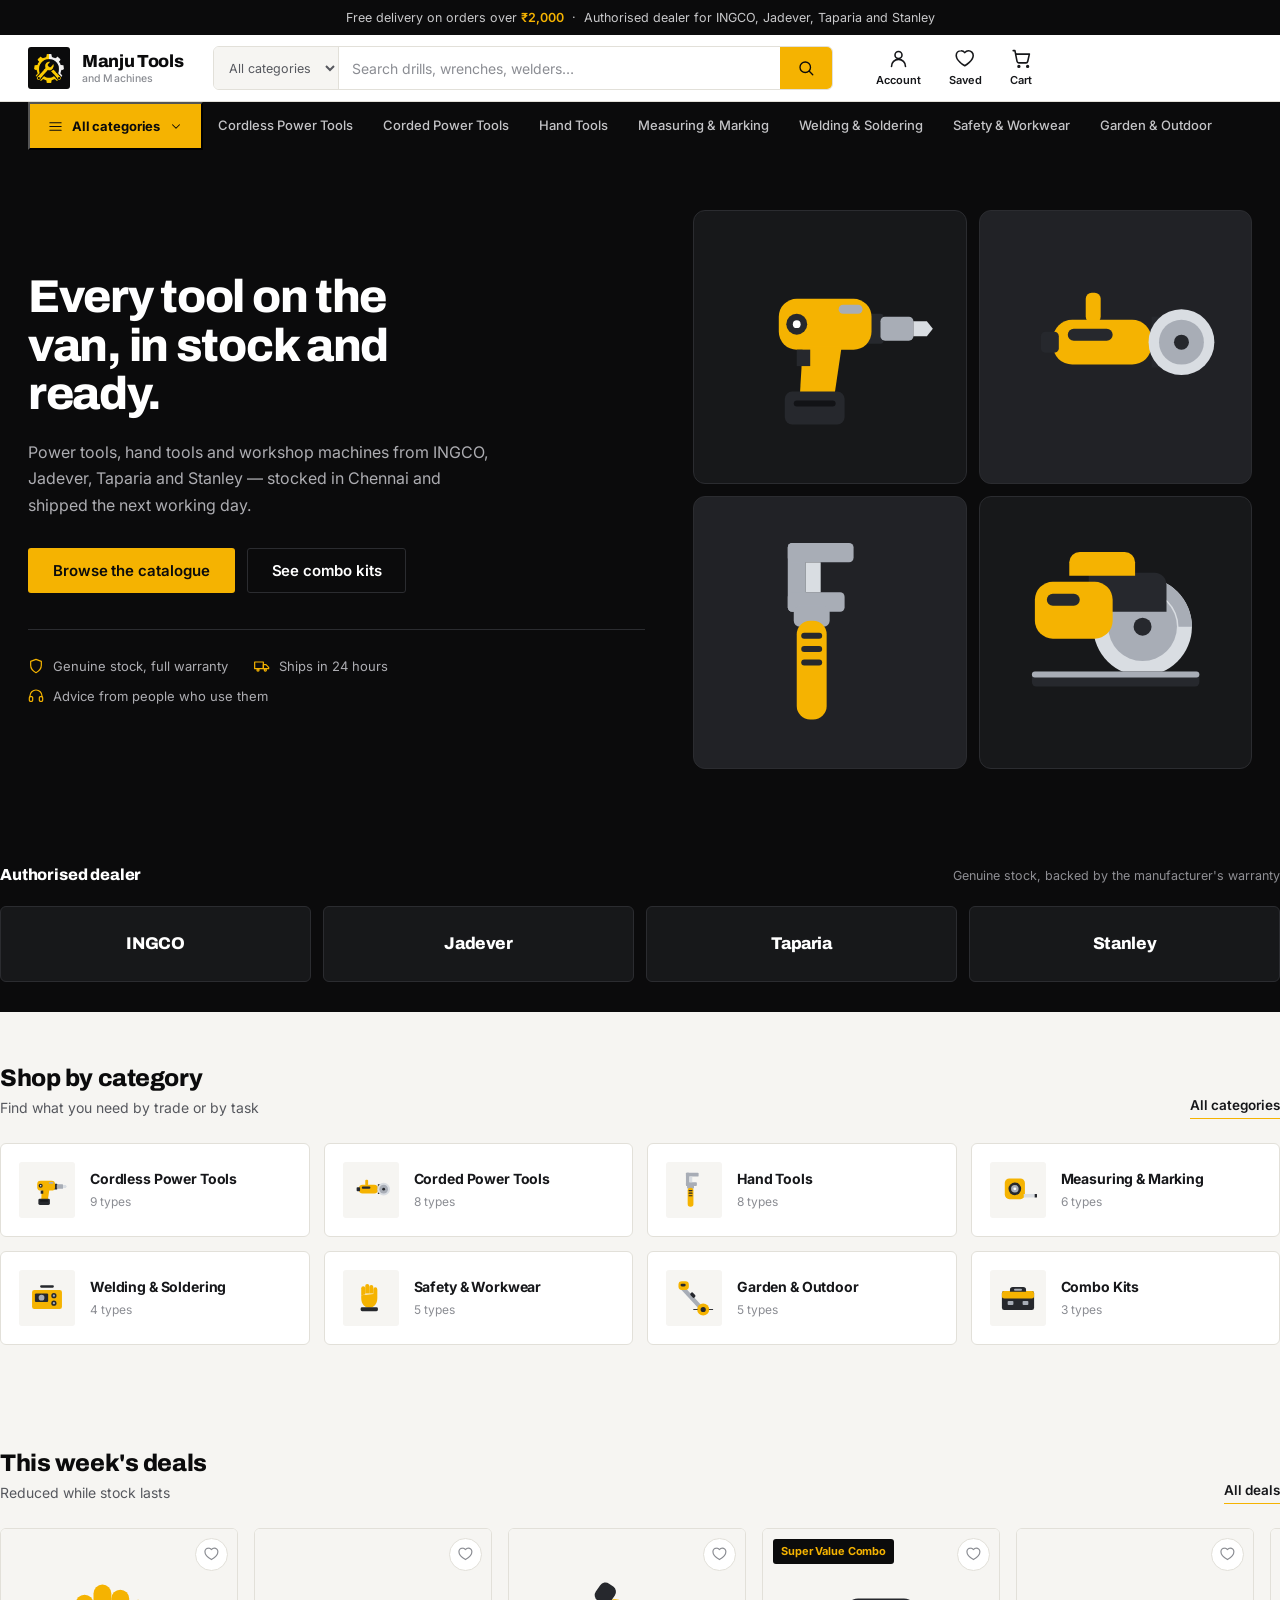
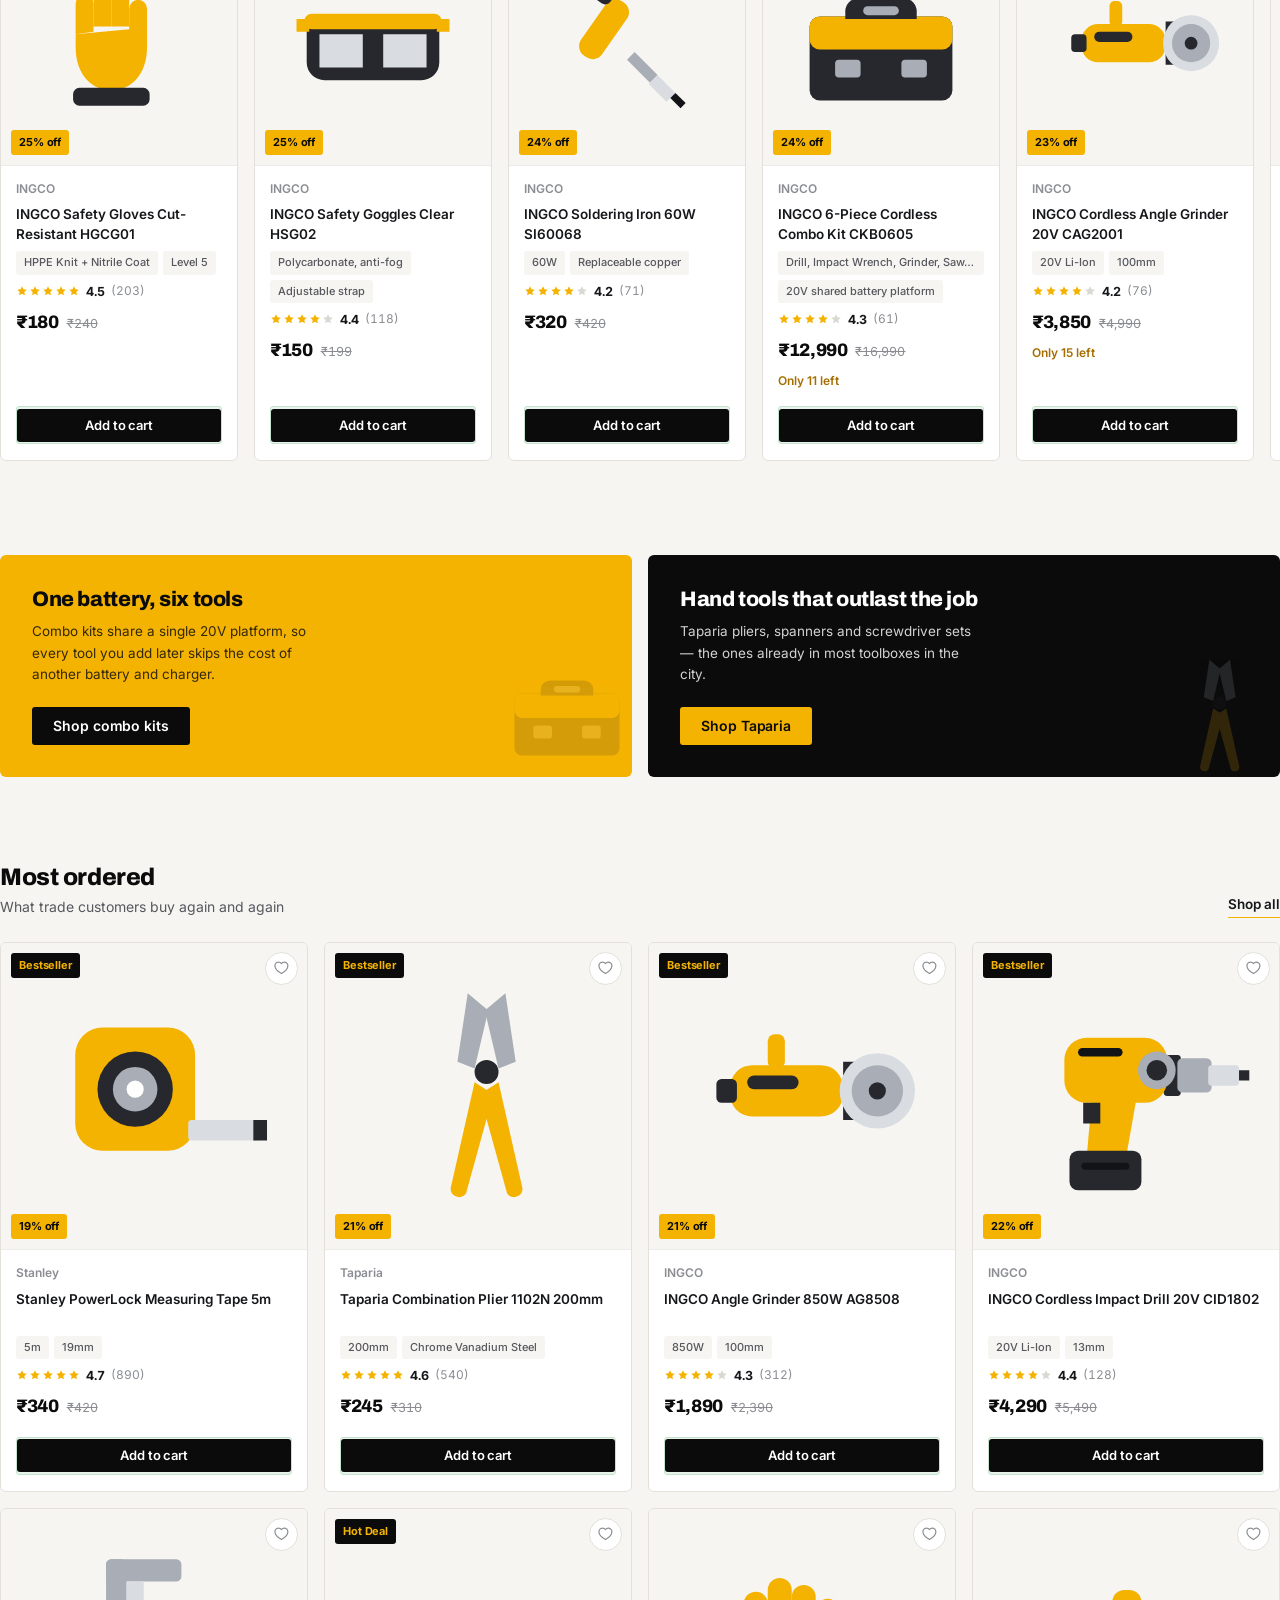
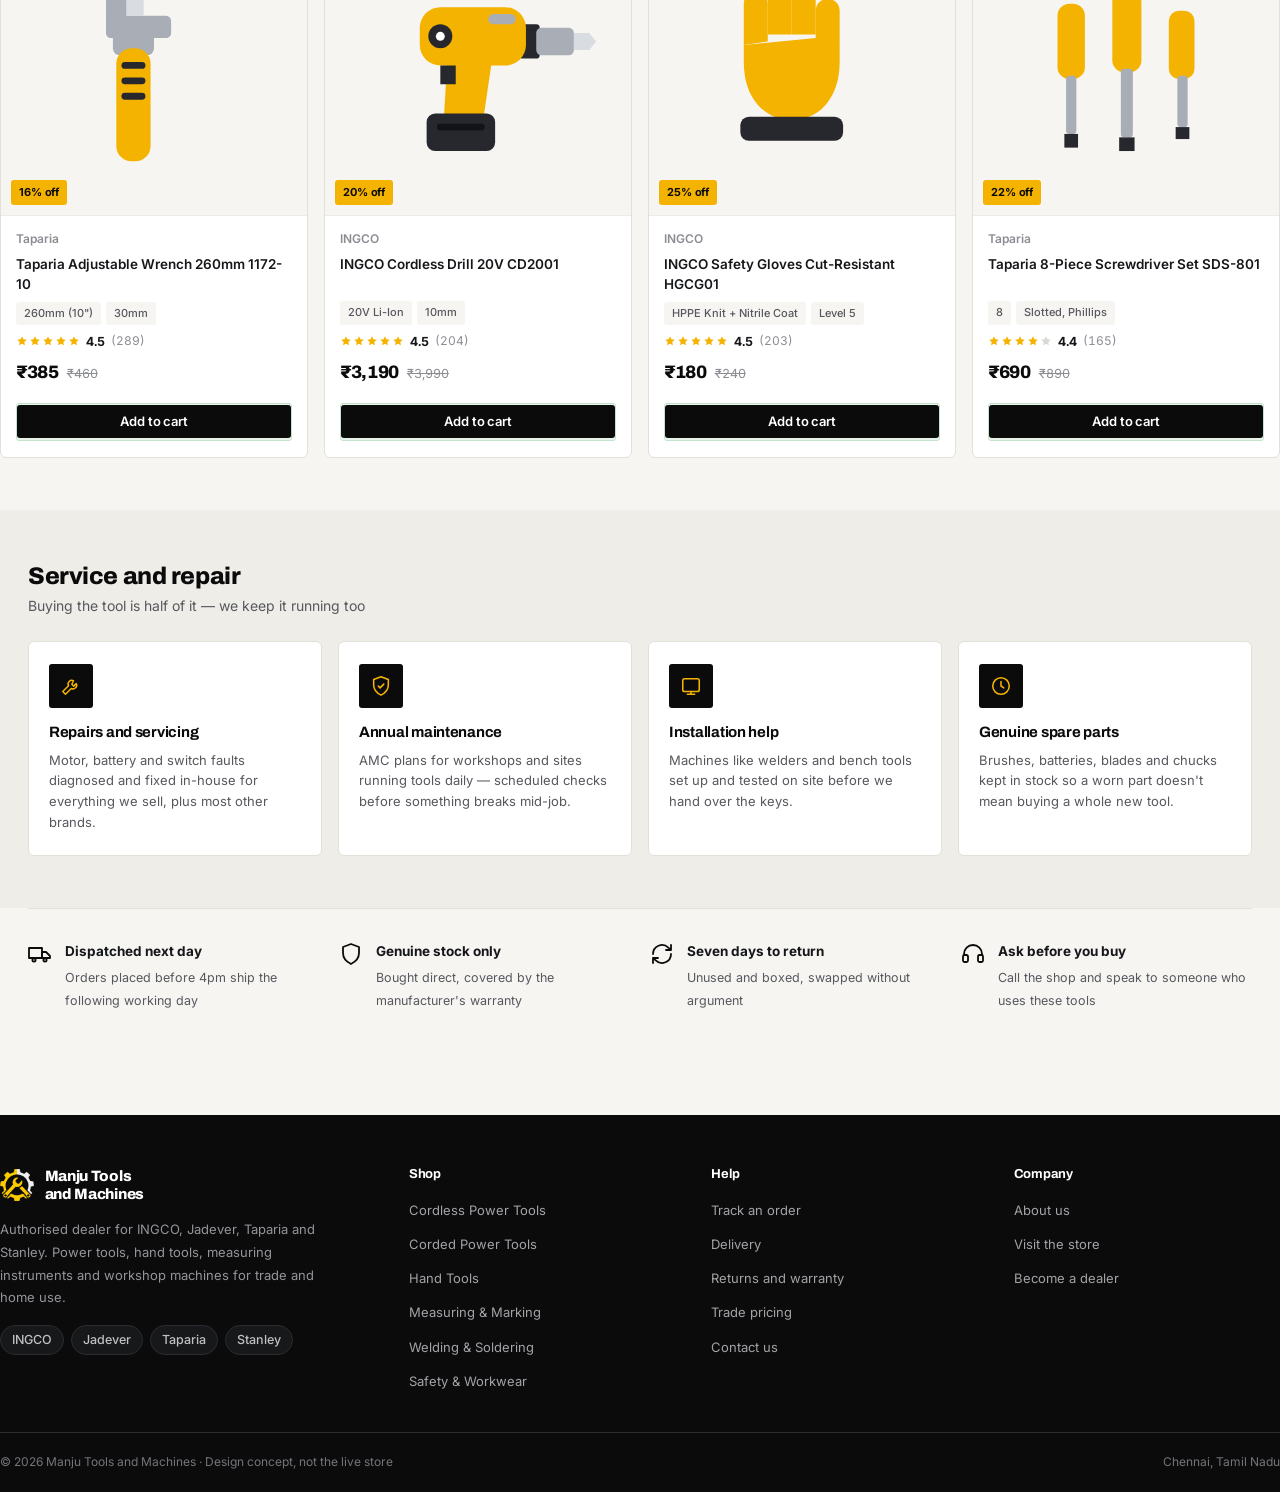
==== commit d202cec3: "Fix" ====
--- a/index.html
+++ b/index.html
@@ -26,7 +26,7 @@
     </button>
 
     <a href="index.html" class="logo" aria-label="Manju Tools and Machines, home">
-      <img src="images/logo-mark.png" alt="">
+      <span class="logo-mark"><img src="images/logo-mark.png" alt=""></span>
       <span class="logo-text">Manju Tools<span>and Machines</span></span>
     </a>
 
@@ -122,11 +122,16 @@
 
   <div class="brand-strip">
     <div class="container brand-strip-inner">
-      <span class="brand-strip-label">Authorised dealer for</span>
-      <a href="category.html?brand=ingco" class="brand-pill">INGCO</a>
-      <a href="category.html?brand=jadever" class="brand-pill">Jadever</a>
-      <a href="category.html?brand=taparia" class="brand-pill">Taparia</a>
-      <a href="category.html?brand=stanley" class="brand-pill">Stanley</a>
+      <div class="brand-strip-head">
+        <span class="brand-strip-title">Authorised dealer</span>
+        <span class="brand-strip-sub">Genuine stock, backed by the manufacturer's warranty</span>
+      </div>
+      <div class="brand-grid">
+        <a href="category.html?brand=ingco" class="brand-card"><span class="brand-card-text">INGCO</span></a>
+        <a href="category.html?brand=jadever" class="brand-card"><span class="brand-card-text">Jadever</span></a>
+        <a href="category.html?brand=taparia" class="brand-card"><span class="brand-card-text">Taparia</span></a>
+        <a href="category.html?brand=stanley" class="brand-card"><span class="brand-card-text">Stanley</span></a>
+      </div>
     </div>
   </div>
 
@@ -178,6 +183,47 @@
       <a href="category.html" class="section-link">Shop all</a>
     </div>
     <div class="product-grid" id="bestsellersGrid"></div>
+  </section>
+
+  <section class="section section--services">
+    <div class="container">
+      <div class="section-head">
+        <div>
+          <h2>Service and repair</h2>
+          <p class="section-sub">Buying the tool is half of it &#8212; we keep it running too</p>
+        </div>
+      </div>
+      <div class="service-grid">
+        <div class="service-card">
+          <div class="service-card-icon">
+            <svg viewBox="0 0 24 24" fill="none" stroke="currentColor" stroke-width="1.7" stroke-linecap="round" stroke-linejoin="round"><path d="M14.7 6.3a4 4 0 0 0-5.4 5.4L3 18l3 3 6.3-6.3a4 4 0 0 0 5.4-5.4l-2.8 2.8-2-2z"/></svg>
+          </div>
+          <h3>Repairs and servicing</h3>
+          <p>Motor, battery and switch faults diagnosed and fixed in-house for everything we sell, plus most other brands.</p>
+        </div>
+        <div class="service-card">
+          <div class="service-card-icon">
+            <svg viewBox="0 0 24 24" fill="none" stroke="currentColor" stroke-width="1.7" stroke-linecap="round" stroke-linejoin="round"><path d="M12 2 4 5v6c0 5 3.4 8.7 8 11 4.6-2.3 8-6 8-11V5z"/><path d="M9 12l2 2 4-4"/></svg>
+          </div>
+          <h3>Annual maintenance</h3>
+          <p>AMC plans for workshops and sites running tools daily &#8212; scheduled checks before something breaks mid-job.</p>
+        </div>
+        <div class="service-card">
+          <div class="service-card-icon">
+            <svg viewBox="0 0 24 24" fill="none" stroke="currentColor" stroke-width="1.7" stroke-linecap="round" stroke-linejoin="round"><rect x="3" y="4" width="18" height="14" rx="2"/><path d="M8 21h8M12 18v3"/></svg>
+          </div>
+          <h3>Installation help</h3>
+          <p>Machines like welders and bench tools set up and tested on site before we hand over the keys.</p>
+        </div>
+        <div class="service-card">
+          <div class="service-card-icon">
+            <svg viewBox="0 0 24 24" fill="none" stroke="currentColor" stroke-width="1.7" stroke-linecap="round" stroke-linejoin="round"><circle cx="12" cy="12" r="9"/><path d="M12 7v5l3 2"/></svg>
+          </div>
+          <h3>Genuine spare parts</h3>
+          <p>Brushes, batteries, blades and chucks kept in stock so a worn part doesn't mean buying a whole new tool.</p>
+        </div>
+      </div>
+    </div>
   </section>
 
   <section class="container">
--- a/css/base.css
+++ b/css/base.css
@@ -150,23 +150,49 @@
 }
 .btn-ico svg { width: 100%; height: 100%; }
 
-/* In-cart state: the button confirms what happened and stays actionable */
-.cart-btn.is-in-cart {
+/* Cart control on product cards: a single "Add to cart" button that
+   swaps for a compact quantity stepper once the item is in the cart,
+   so quantity can go up or down straight from the card. */
+.cart-stepper {
+  display: flex;
+  align-items: center;
+  justify-content: space-between;
   background: var(--green-bg);
+  border: 1px solid #C4E3CD;
+  border-radius: var(--r-sm);
+  height: 38px;
+  overflow: hidden;
+}
+.cart-stepper-btn {
+  width: 38px;
+  height: 100%;
+  flex-shrink: 0;
+  background: none;
+  border: none;
   color: var(--green);
-  border-color: #C4E3CD;
-}
-.cart-btn.is-in-cart:hover {
-  background: #DDEFE3;
-  border-color: #A9D6B6;
-}
-.cart-btn.just-added { transform: scale(.97); }
-
-.buy-box .cart-btn.is-in-cart {
-  background: var(--green-bg);
+  font-size: 17px;
+  font-weight: 600;
+  display: flex;
+  align-items: center;
+  justify-content: center;
+  transition: background .14s var(--ease);
+}
+.cart-stepper-btn:hover { background: #D3EEDA; }
+.cart-stepper-btn:active { background: #C4E3CD; }
+.cart-stepper-qty {
+  flex: 1;
+  text-align: center;
+  font-size: 12.5px;
+  font-weight: 700;
   color: var(--green);
-  border-color: #BBDFC6;
-}
+  white-space: nowrap;
+  overflow: hidden;
+  text-overflow: ellipsis;
+  padding: 0 2px;
+}
+
+.buy-box .cart-stepper { height: 44px; }
+.pdp-add-btn.just-added { transform: scale(.98); }
 
 /* ---------- Tags, chips, meta ---------- */
 .tag {
--- a/css/layout.css
+++ b/css/layout.css
@@ -26,8 +26,19 @@
   gap: 30px;
   height: var(--header-h);
 }
-.logo { display: flex; align-items: center; gap: 11px; flex-shrink: 0; }
-.logo img { height: 36px; width: auto; }
+.logo { display: flex; align-items: center; gap: 12px; flex-shrink: 0; }
+.logo-mark {
+  display: flex;
+  align-items: center;
+  justify-content: center;
+  width: 42px;
+  height: 42px;
+  background: var(--ink);
+  border-radius: var(--r-sm);
+  padding: 6px;
+  flex-shrink: 0;
+}
+.logo-mark img { height: 100%; width: 100%; object-fit: contain; }
 .logo-text {
   font-family: var(--font-display);
   font-weight: 800;
--- a/css/components.css
+++ b/css/components.css
@@ -92,32 +92,58 @@
 .hero-art-cell:nth-child(3) { background: var(--panel-2); }
 
 /* ---------- Brand strip ---------- */
-.brand-strip {
-  background: var(--white);
-  border-top: 1px solid var(--line);
-  border-bottom: 1px solid var(--line);
-}
-.brand-strip-inner {
-  display: flex;
-  align-items: center;
+.brand-strip { background: var(--ink); }
+.brand-strip-inner { padding: 30px 0; }
+.brand-strip-head {
+  display: flex;
+  align-items: baseline;
   justify-content: space-between;
-  padding: 20px 0;
-  gap: 22px;
+  margin-bottom: 18px;
+  gap: 12px;
   flex-wrap: wrap;
 }
-.brand-strip-label { font-size: 13px; color: var(--text-soft); flex-shrink: 0; }
-.brand-pill {
-  padding: 9px 20px;
-  border: 1px solid var(--line);
-  border-radius: 100px;
+.brand-strip-title {
   font-family: var(--font-display);
   font-weight: 800;
-  font-size: 14.5px;
-  color: var(--text);
-  letter-spacing: -0.015em;
-  transition: border-color .16s var(--ease), color .16s var(--ease), background .16s var(--ease);
-}
-.brand-pill:hover { border-color: var(--ink); background: var(--ink); color: var(--white); }
+  font-size: 16px;
+  color: var(--white);
+  letter-spacing: -0.01em;
+}
+.brand-strip-sub { font-size: 12.5px; color: #8E8E93; }
+.brand-grid {
+  display: grid;
+  grid-template-columns: repeat(4, 1fr);
+  gap: 12px;
+}
+.brand-card {
+  background: var(--panel);
+  border: 1px solid var(--line-dark);
+  border-radius: var(--r);
+  padding: 18px 20px;
+  display: flex;
+  align-items: center;
+  justify-content: center;
+  min-height: 76px;
+  transition: border-color .16s var(--ease), background .16s var(--ease), transform .12s var(--ease);
+}
+.brand-card:hover { border-color: var(--gold); background: var(--panel-2); transform: translateY(-2px); }
+.brand-card img {
+  max-height: 34px;
+  max-width: 100%;
+  width: auto;
+  object-fit: contain;
+}
+.brand-card img.mono-on-dark {
+  filter: brightness(0) invert(1);
+  opacity: .92;
+}
+.brand-card-text {
+  font-family: var(--font-display);
+  font-weight: 800;
+  font-size: 17px;
+  color: var(--white);
+  letter-spacing: -0.02em;
+}
 
 /* ---------- Category grid ---------- */
 .cat-grid { display: grid; grid-template-columns: repeat(4, 1fr); gap: 14px; }
@@ -288,6 +314,34 @@
 }
 
 /* ---------- Assurance strip ---------- */
+/* ---------- Services ---------- */
+.section--services { background: var(--paper-2); }
+.service-grid {
+  display: grid;
+  grid-template-columns: repeat(4, 1fr);
+  gap: 16px;
+}
+.service-card {
+  background: var(--white);
+  border: 1px solid var(--line);
+  border-radius: var(--r);
+  padding: 22px 20px;
+}
+.service-card-icon {
+  width: 44px;
+  height: 44px;
+  border-radius: var(--r-sm);
+  background: var(--ink);
+  color: var(--gold);
+  display: flex;
+  align-items: center;
+  justify-content: center;
+  margin-bottom: 16px;
+}
+.service-card-icon svg { width: 22px; height: 22px; }
+.service-card h3 { font-size: 15px; font-weight: 700; margin-bottom: 8px; }
+.service-card p { font-size: 13px; color: var(--text-soft); line-height: 1.6; }
+
 .trust-strip {
   display: grid;
   grid-template-columns: repeat(4, 1fr);
@@ -313,9 +367,23 @@
   border-radius: var(--r);
   position: sticky;
   top: 90px;
-}
+  max-height: calc(100vh - 110px);
+  overflow-y: auto;
+  overscroll-behavior: contain;
+}
+.filter-panel::-webkit-scrollbar { width: 6px; }
+.filter-panel::-webkit-scrollbar-track { background: transparent; }
+.filter-panel::-webkit-scrollbar-thumb { background: var(--line); border-radius: 4px; }
+.filter-panel::-webkit-scrollbar-thumb:hover { background: #C9C6BE; }
 .filter-group { padding: 17px; border-bottom: 1px solid var(--line-soft); }
 .filter-group:last-child { border-bottom: none; }
+.filter-group:first-child {
+  position: sticky;
+  top: 0;
+  background: var(--white);
+  z-index: 1;
+  border-bottom: 1px solid var(--line);
+}
 .filter-group h4 {
   font-size: 13px;
   font-weight: 700;
@@ -337,6 +405,71 @@
 .filter-option:hover { color: var(--text); }
 .filter-option input { accent-color: var(--ink); width: 15px; height: 15px; flex-shrink: 0; }
 .filter-option .count { color: var(--text-faint); margin-left: auto; font-size: 11.5px; }
+.price-slider {
+  position: relative;
+  height: 32px;
+  margin-bottom: 6px;
+}
+.price-slider-track {
+  position: absolute;
+  top: 50%;
+  left: 0;
+  right: 0;
+  height: 4px;
+  background: var(--line);
+  border-radius: 4px;
+  transform: translateY(-50%);
+}
+.price-slider-range {
+  position: absolute;
+  top: 50%;
+  height: 4px;
+  background: var(--ink);
+  border-radius: 4px;
+  transform: translateY(-50%);
+}
+.price-slider input[type="range"] {
+  position: absolute;
+  top: 0;
+  left: 0;
+  width: 100%;
+  height: 32px;
+  margin: 0;
+  -webkit-appearance: none;
+  appearance: none;
+  background: none;
+  pointer-events: none;
+}
+.price-slider input[type="range"]::-webkit-slider-thumb {
+  -webkit-appearance: none;
+  appearance: none;
+  pointer-events: auto;
+  width: 18px;
+  height: 18px;
+  border-radius: 50%;
+  background: var(--white);
+  border: 2.5px solid var(--ink);
+  cursor: grab;
+  margin-top: 7px;
+  box-shadow: 0 1px 3px rgba(11,11,12,.2);
+  position: relative;
+  z-index: 2;
+}
+.price-slider input[type="range"]:active::-webkit-slider-thumb { cursor: grabbing; transform: scale(1.08); }
+.price-slider input[type="range"]::-moz-range-thumb {
+  pointer-events: auto;
+  width: 18px;
+  height: 18px;
+  border-radius: 50%;
+  background: var(--white);
+  border: 2.5px solid var(--ink);
+  cursor: grab;
+  box-shadow: 0 1px 3px rgba(11,11,12,.2);
+}
+.price-slider input[type="range"]::-webkit-slider-runnable-track { background: none; }
+.price-slider input[type="range"]::-moz-range-track { background: none; }
+.price-slider input[type="range"]:focus-visible::-webkit-slider-thumb { outline: 2px solid var(--gold-dark); outline-offset: 2px; }
+
 .price-range-row { display: flex; align-items: center; gap: 9px; }
 .price-range-row input {
   width: 100%;
@@ -715,10 +848,12 @@
   .cart-layout { grid-template-columns: 1fr; }
   .promo-row { grid-template-columns: 1fr; }
   .trust-strip { grid-template-columns: repeat(2, 1fr); }
+  .service-grid { grid-template-columns: repeat(2, 1fr); }
   .section { padding: 40px 0; }
 }
 @media (max-width: 680px) {
   .cat-grid, .product-grid { grid-template-columns: repeat(2, 1fr); }
+  .brand-grid { grid-template-columns: repeat(2, 1fr); }
   .rail .product-card { min-width: 172px; max-width: 172px; }
   .section { padding: 32px 0; }
   .section-head h2 { font-size: 20px; }
@@ -729,6 +864,7 @@
   .cart-line-media { width: 72px; height: 72px; }
   .cart-line-price, .cart-line-unit { grid-column: 2; text-align: left; }
   .trust-strip { grid-template-columns: 1fr; gap: 16px; }
+  .service-grid { grid-template-columns: 1fr; }
   .promo-banner { padding: 24px; min-height: 0; }
   .review-summary { gap: 26px; }
   .tab-bar { gap: 20px; overflow-x: auto; }
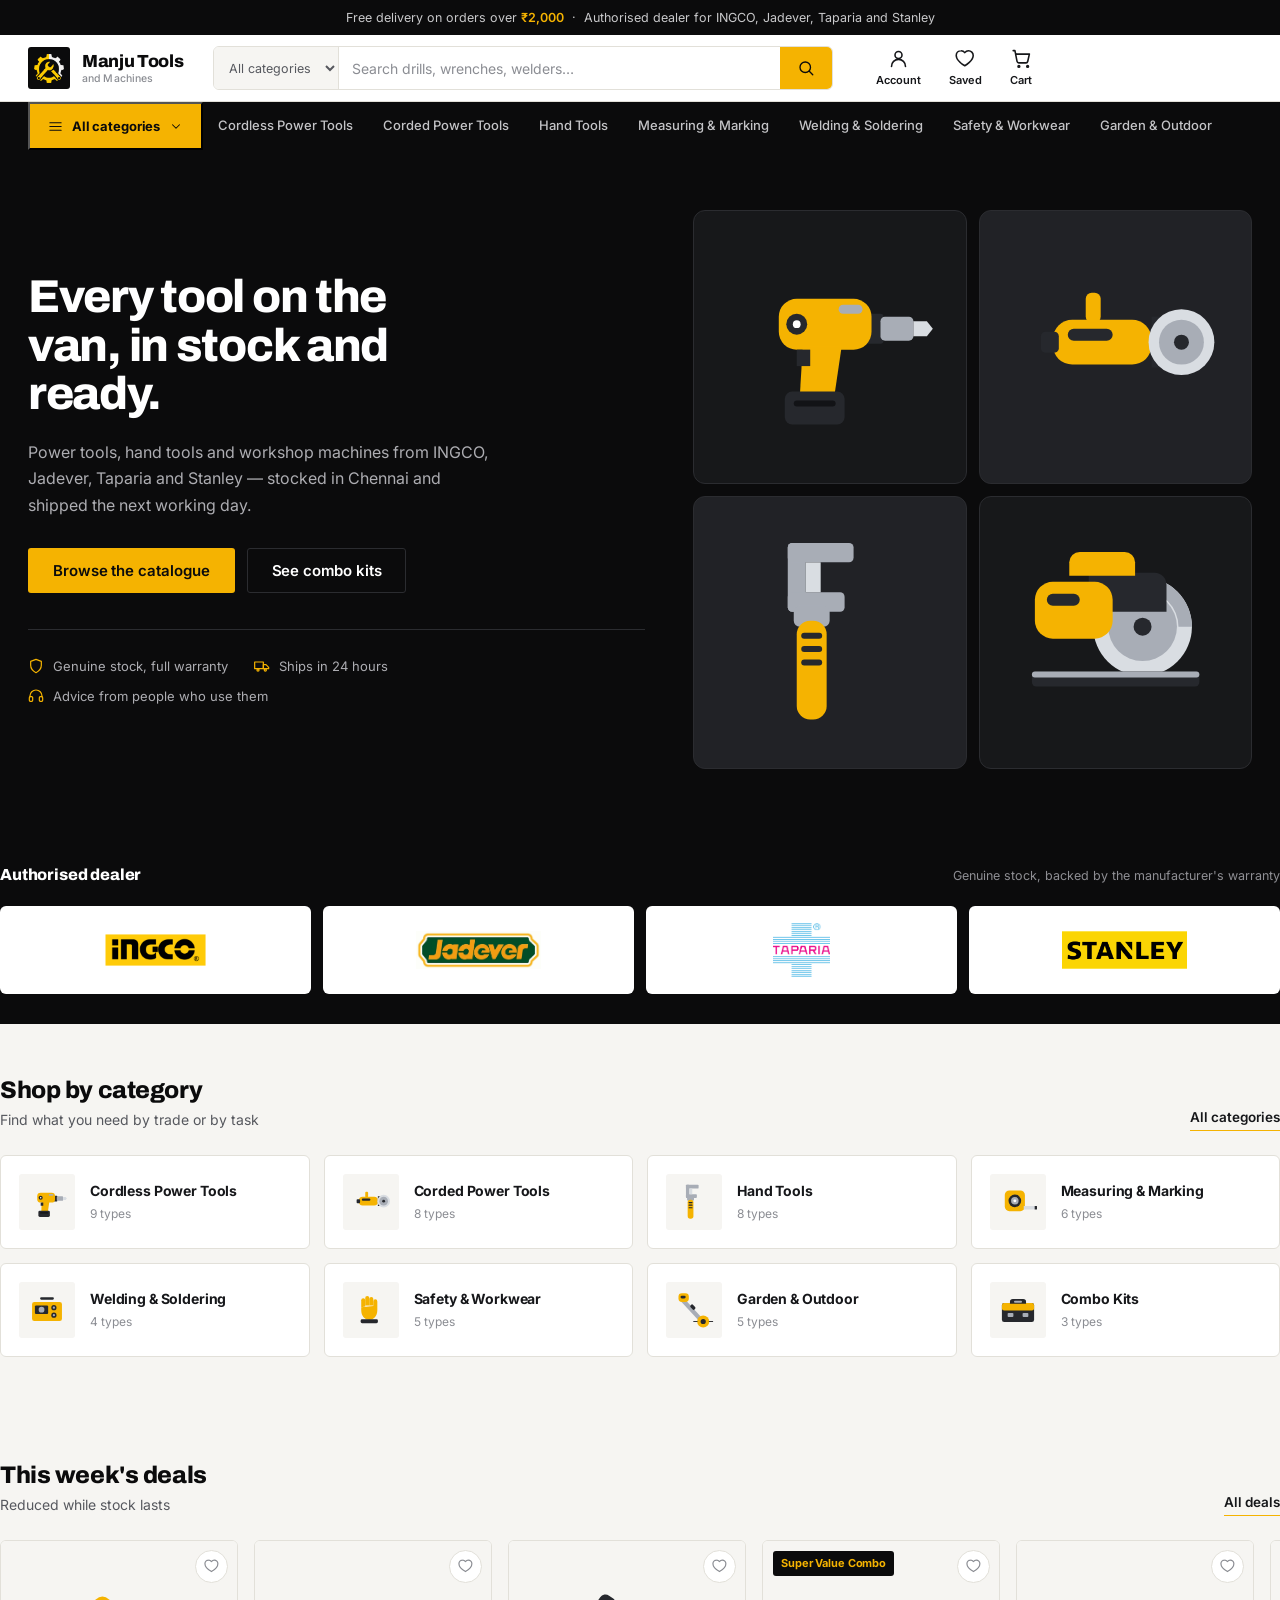
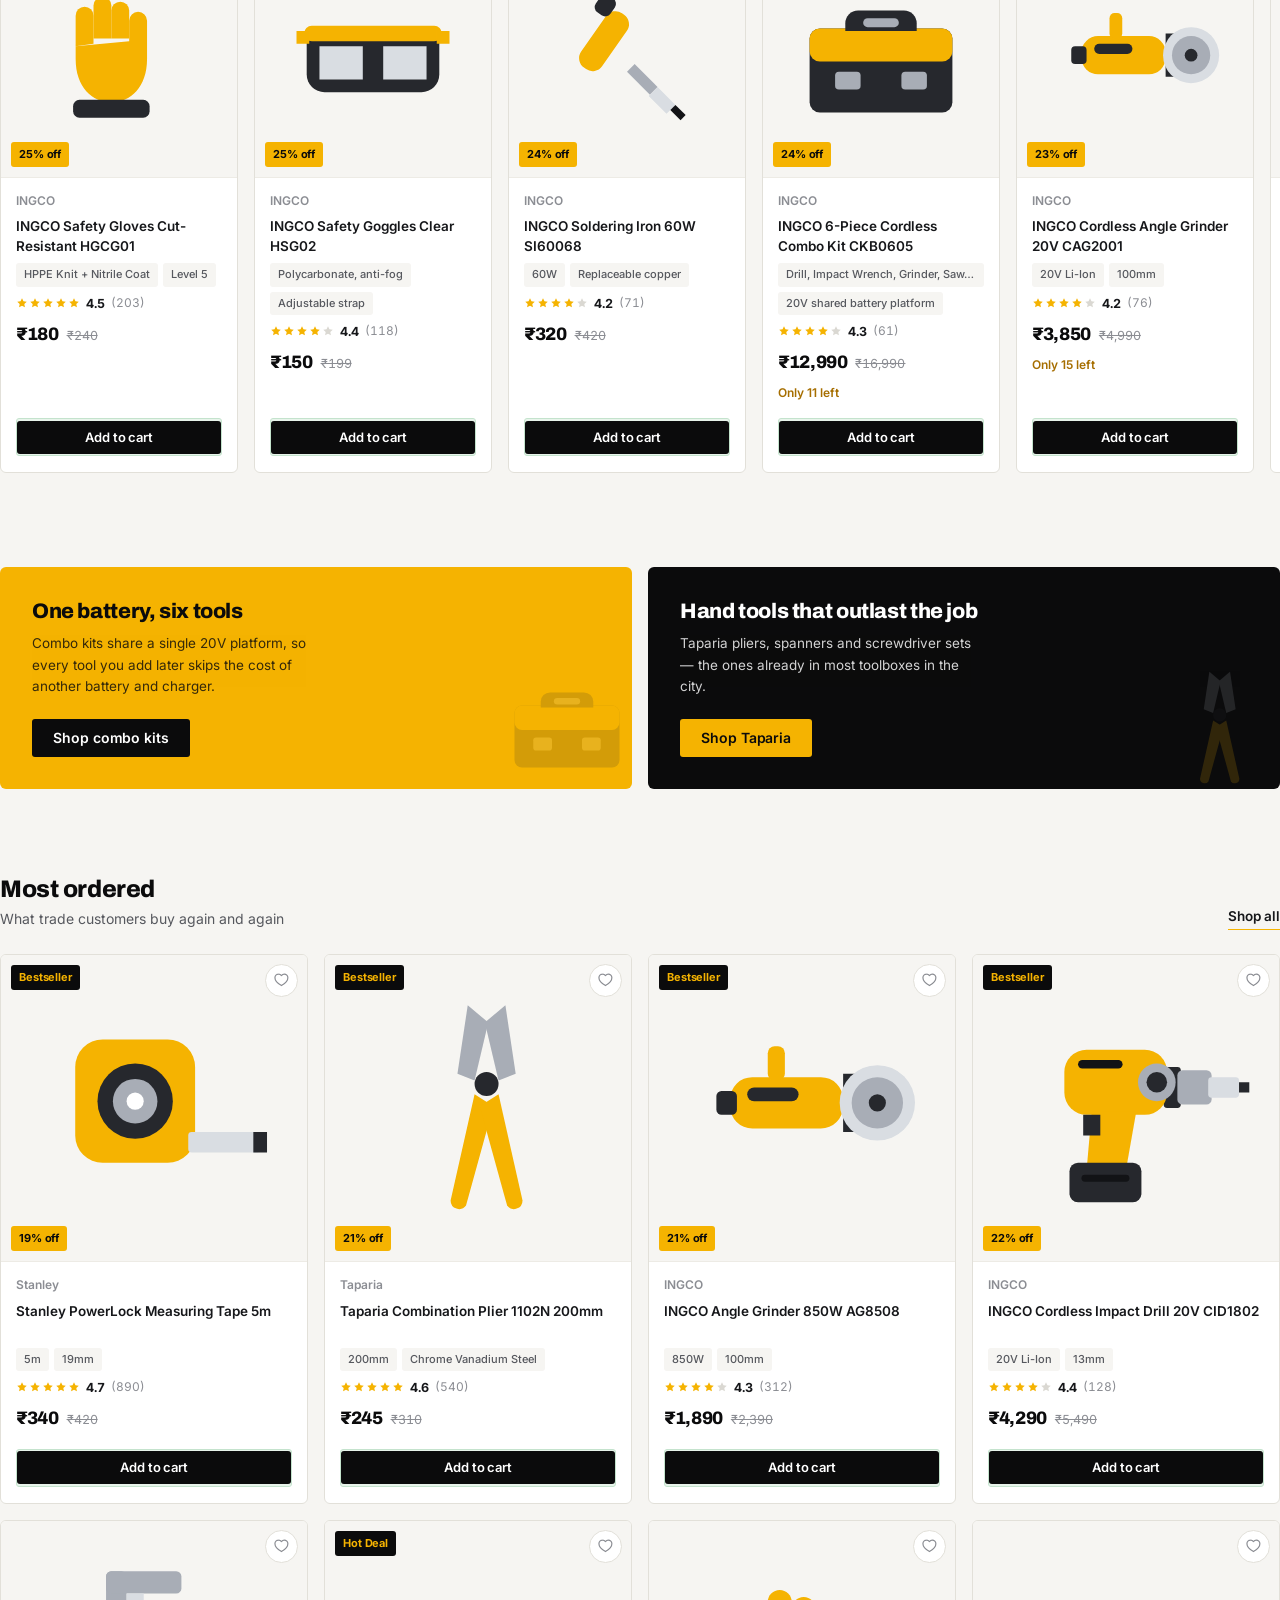
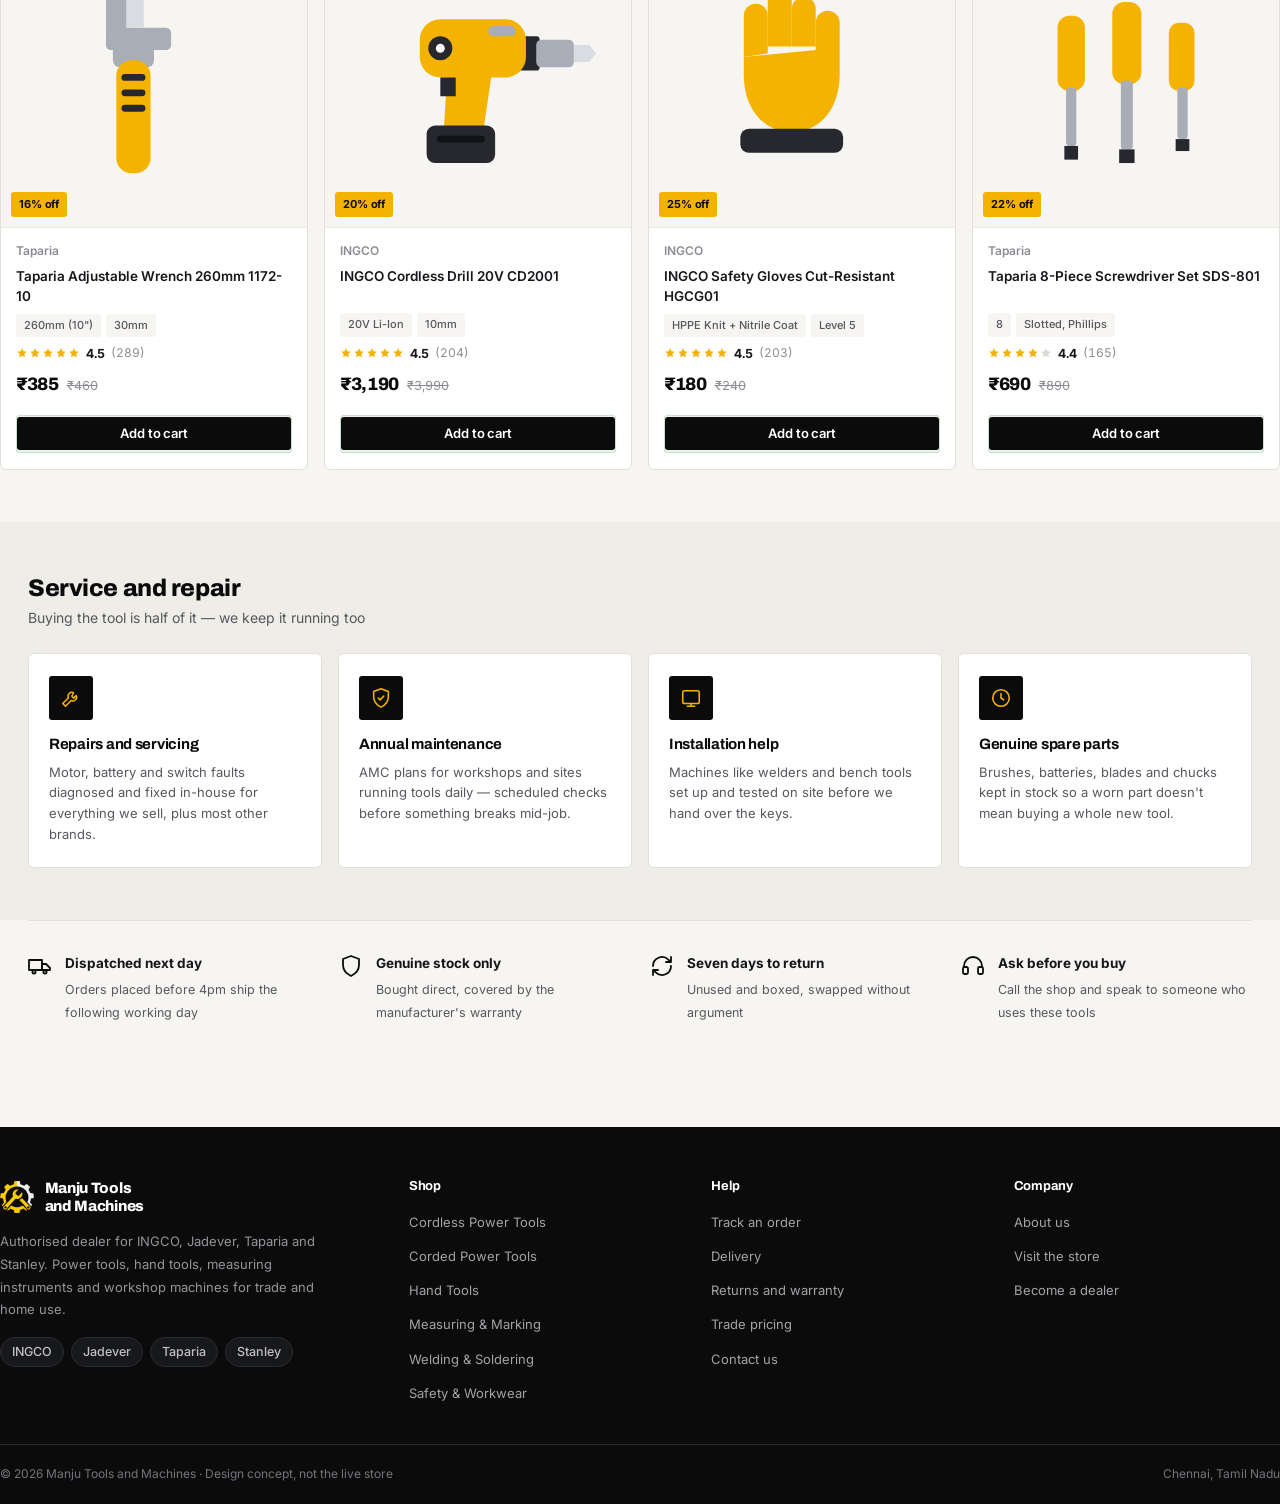
==== commit ad9c7aeb: "Fixing" ====
--- a/index.html
+++ b/index.html
@@ -127,10 +127,10 @@
         <span class="brand-strip-sub">Genuine stock, backed by the manufacturer's warranty</span>
       </div>
       <div class="brand-grid">
-        <a href="category.html?brand=ingco" class="brand-card"><span class="brand-card-text">INGCO</span></a>
-        <a href="category.html?brand=jadever" class="brand-card"><span class="brand-card-text">Jadever</span></a>
-        <a href="category.html?brand=taparia" class="brand-card"><span class="brand-card-text">Taparia</span></a>
-        <a href="category.html?brand=stanley" class="brand-card"><span class="brand-card-text">Stanley</span></a>
+        <a href="category.html?brand=ingco" class="brand-card"><img src="images/brand-ingco.png" alt="INGCO"></a>
+        <a href="category.html?brand=jadever" class="brand-card"><img src="images/brand-jadever.png" alt="Jadever"></a>
+        <a href="category.html?brand=taparia" class="brand-card"><img src="images/brand-taparia.png" alt="Taparia" class="is-square-mark"></a>
+        <a href="category.html?brand=stanley" class="brand-card"><img src="images/brand-stanley.png" alt="Stanley"></a>
       </div>
     </div>
   </div>
--- a/css/components.css
+++ b/css/components.css
@@ -116,32 +116,29 @@
   gap: 12px;
 }
 .brand-card {
-  background: var(--panel);
-  border: 1px solid var(--line-dark);
+  background: var(--white);
+  border: 1px solid transparent;
   border-radius: var(--r);
-  padding: 18px 20px;
+  padding: 16px 22px;
   display: flex;
   align-items: center;
   justify-content: center;
   min-height: 76px;
-  transition: border-color .16s var(--ease), background .16s var(--ease), transform .12s var(--ease);
-}
-.brand-card:hover { border-color: var(--gold); background: var(--panel-2); transform: translateY(-2px); }
+  transition: transform .14s var(--ease), box-shadow .14s var(--ease);
+}
+.brand-card:hover { transform: translateY(-3px); box-shadow: var(--sh-3); }
 .brand-card img {
-  max-height: 34px;
+  max-height: 38px;
   max-width: 100%;
   width: auto;
   object-fit: contain;
 }
-.brand-card img.mono-on-dark {
-  filter: brightness(0) invert(1);
-  opacity: .92;
-}
+.brand-card img.is-square-mark { max-height: 54px; }
 .brand-card-text {
   font-family: var(--font-display);
   font-weight: 800;
   font-size: 17px;
-  color: var(--white);
+  color: var(--ink);
   letter-spacing: -0.02em;
 }
 
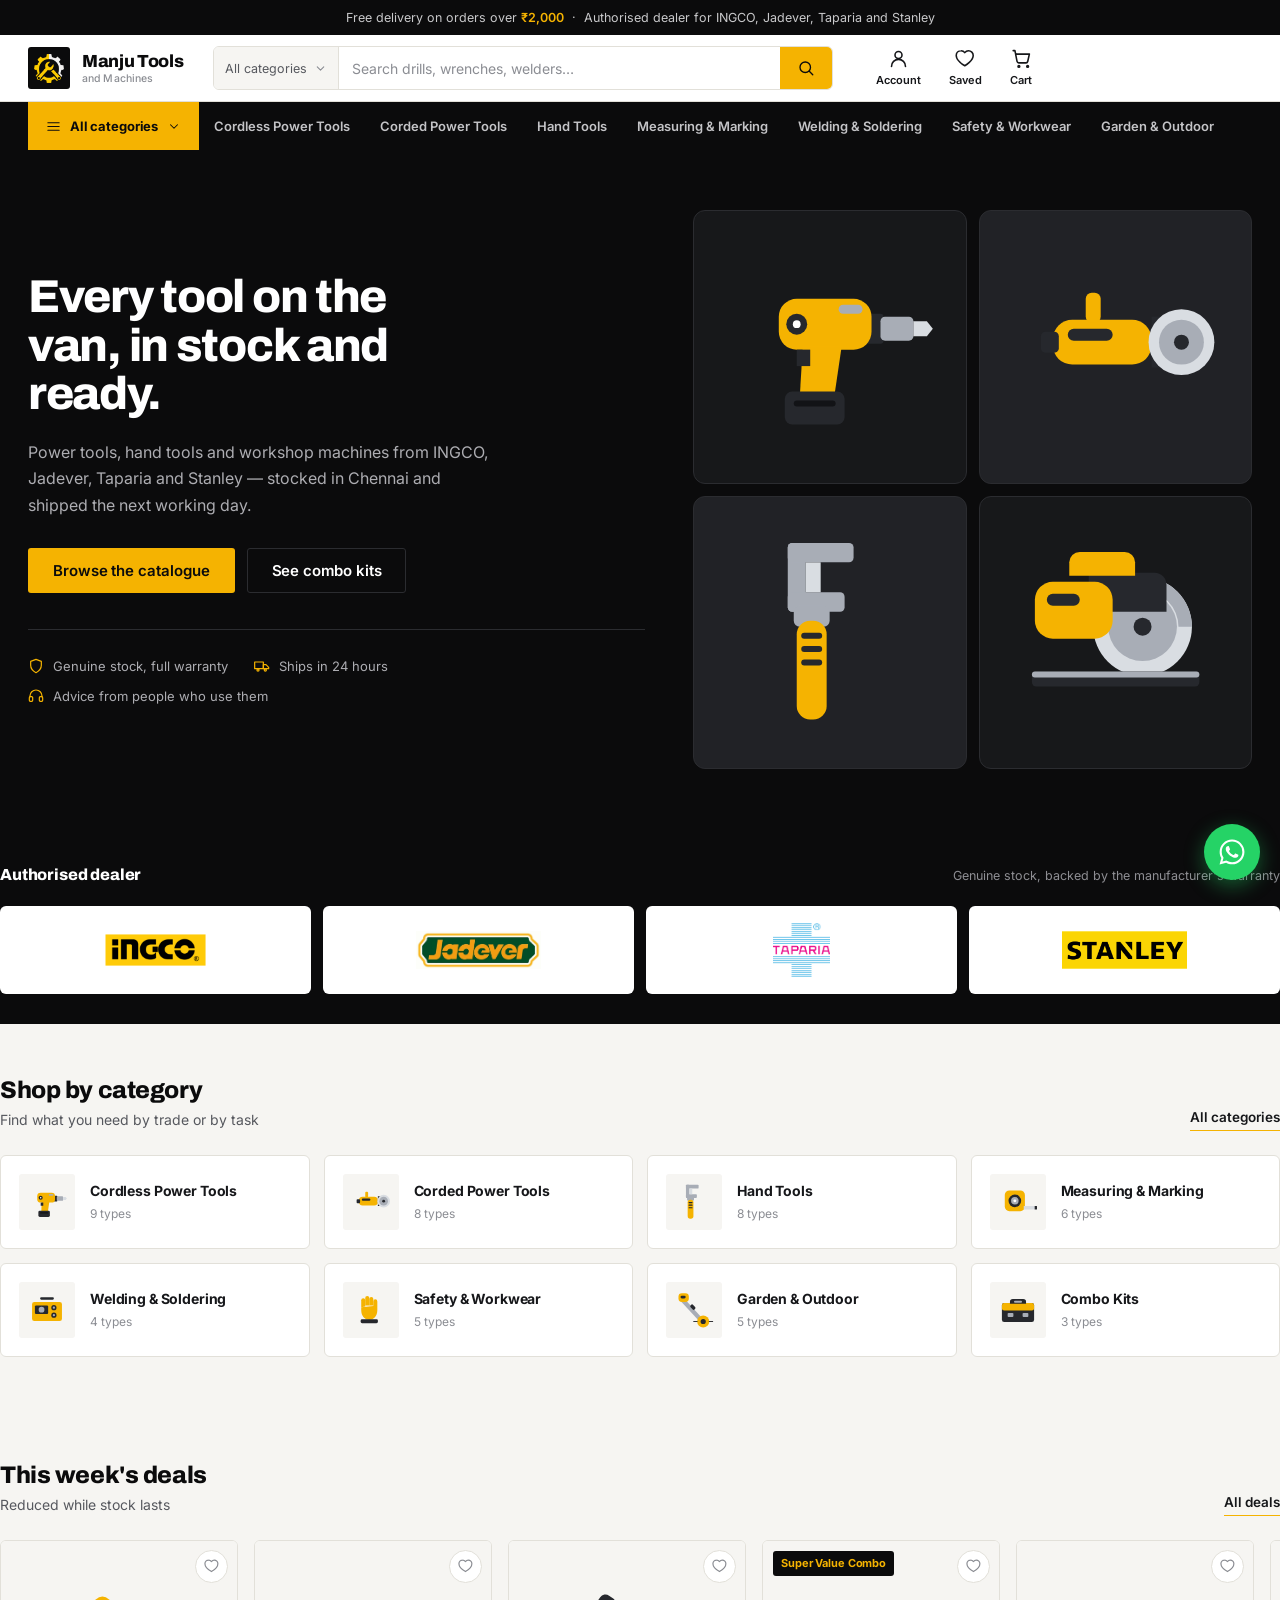
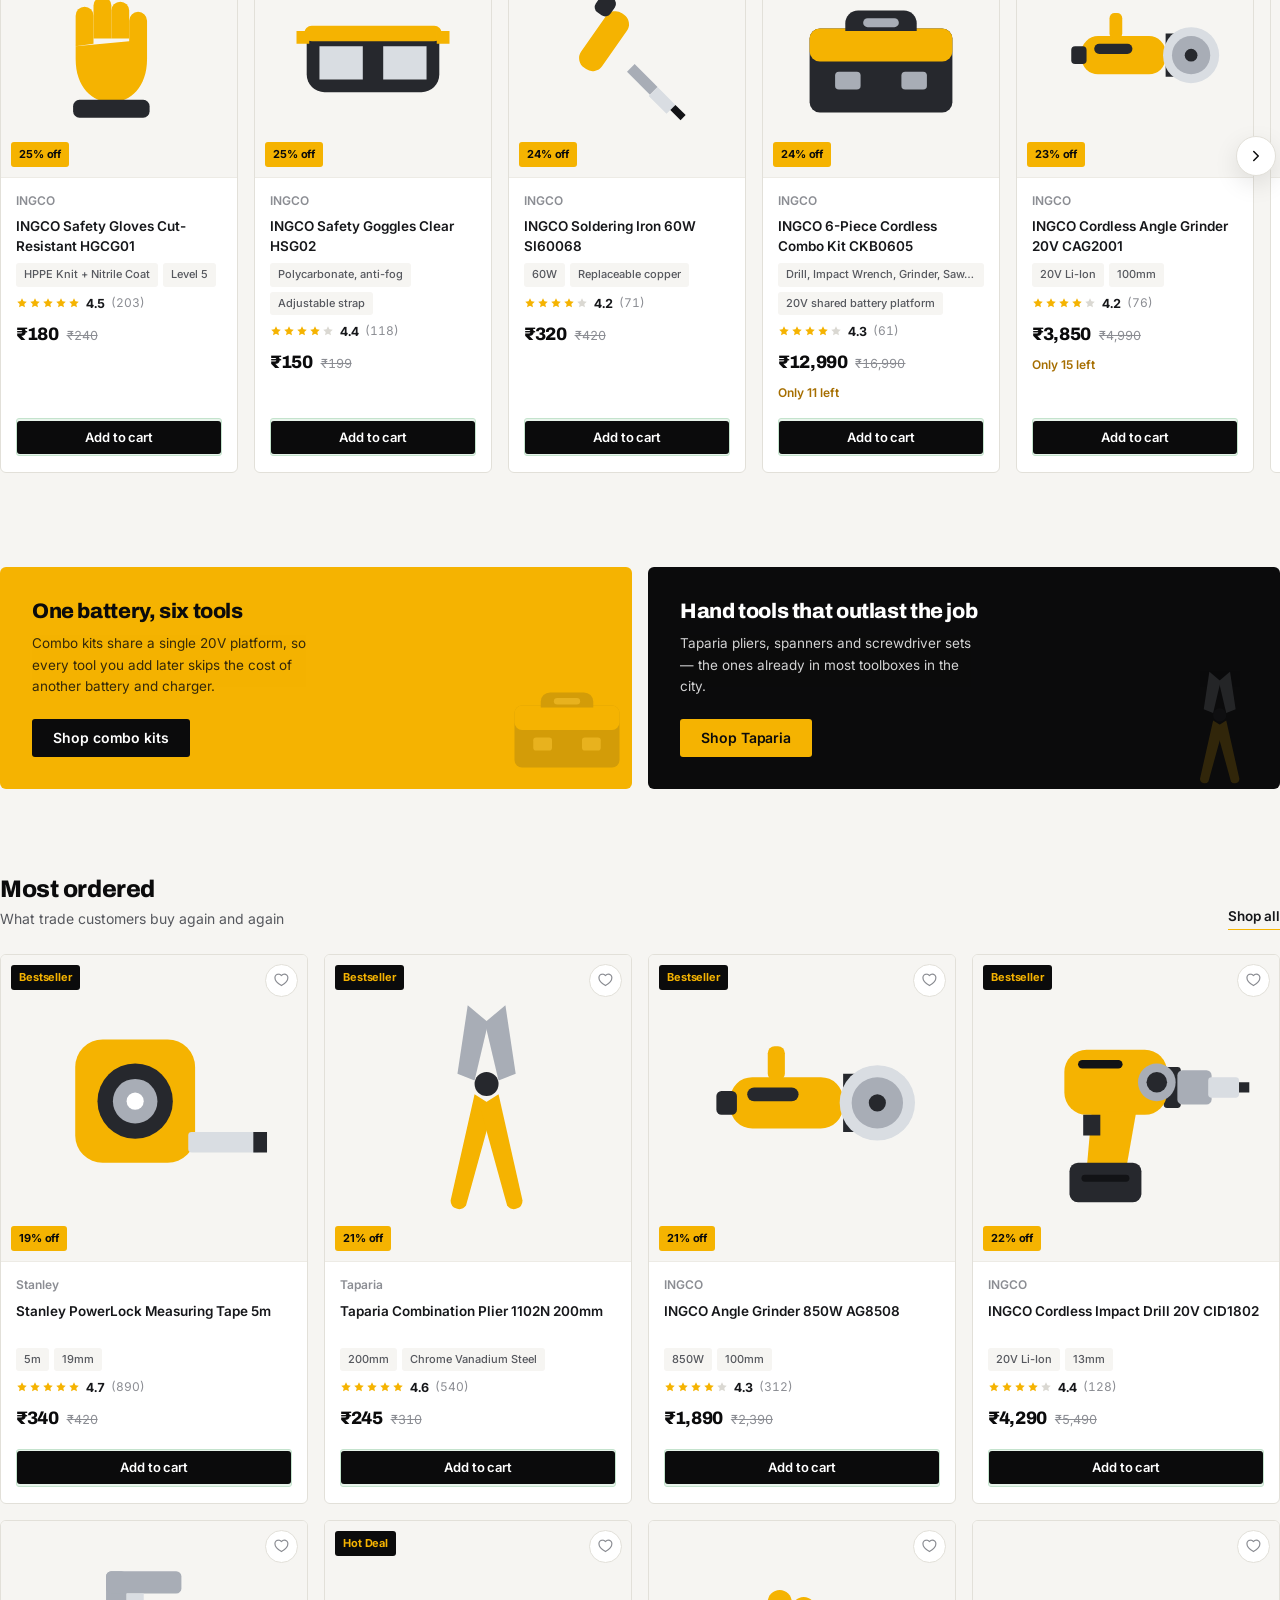
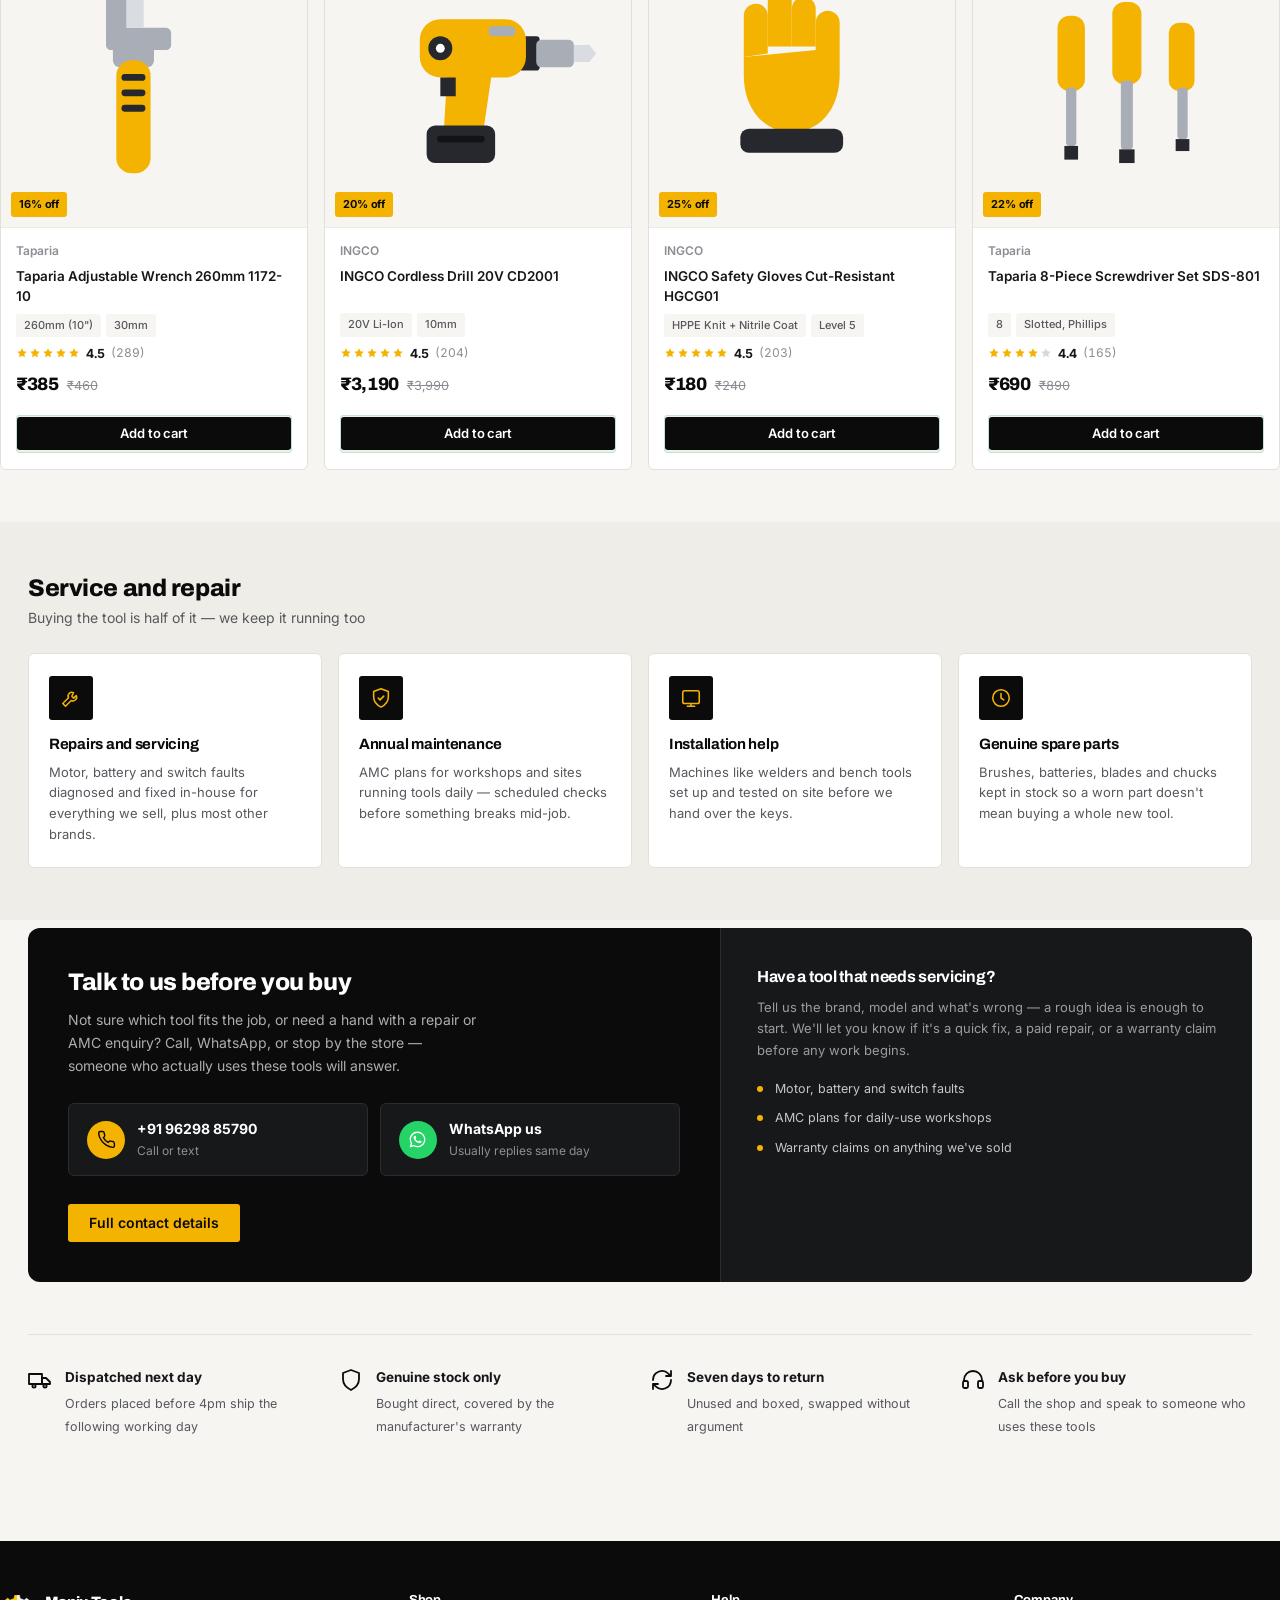
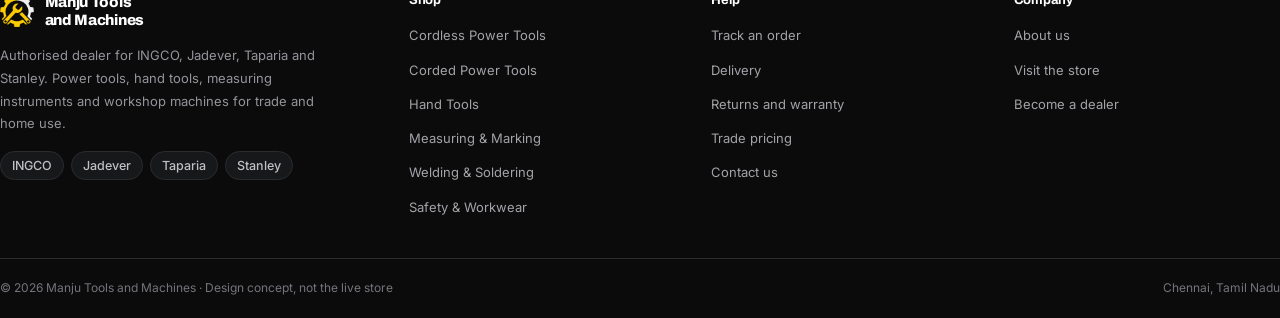
==== commit 03568f2b: "Full fix" ====
--- a/index.html
+++ b/index.html
@@ -31,13 +31,7 @@
     </a>
 
     <form class="search-form" id="siteSearchForm" role="search">
-      <select class="search-select" aria-label="Search within">
-        <option>All categories</option>
-        <option>Power tools</option>
-        <option>Hand tools</option>
-        <option>Measuring</option>
-        <option>Safety gear</option>
-      </select>
+      <div class="search-select" id="searchScopeSelect" aria-label="Search within"></div>
       <input type="search" class="search-input" id="searchInput" placeholder="Search drills, wrenches, welders&#8230;" aria-label="Search products">
       <button type="submit" class="search-submit" aria-label="Search">
         <svg viewBox="0 0 24 24" fill="none" stroke="currentColor" stroke-width="1.8" stroke-linecap="round"><circle cx="11" cy="11" r="7"/><path d="M21 21l-4.3-4.3"/></svg>
@@ -154,7 +148,15 @@
       </div>
       <a href="category.html?deal=hot" class="section-link">All deals</a>
     </div>
-    <div class="rail" id="hotDealsRail"></div>
+    <div class="rail-wrap">
+      <button type="button" class="rail-nav rail-nav--prev" data-rail-prev="hotDealsRail" aria-label="Scroll left" hidden>
+        <svg viewBox="0 0 24 24" fill="none" stroke="currentColor" stroke-width="2" stroke-linecap="round" stroke-linejoin="round"><path d="M15 18l-6-6 6-6"/></svg>
+      </button>
+      <div class="rail" id="hotDealsRail"></div>
+      <button type="button" class="rail-nav rail-nav--next" data-rail-next="hotDealsRail" aria-label="Scroll right">
+        <svg viewBox="0 0 24 24" fill="none" stroke="currentColor" stroke-width="2" stroke-linecap="round" stroke-linejoin="round"><path d="M9 18l6-6-6-6"/></svg>
+      </button>
+    </div>
   </section>
 
   <section class="section--tight container">
@@ -226,6 +228,41 @@
     </div>
   </section>
 
+  <section class="section section--contact" id="contact">
+    <div class="container">
+      <div class="contact-card">
+        <div class="contact-card-main">
+          <h2>Talk to us before you buy</h2>
+          <p>Not sure which tool fits the job, or need a hand with a repair or AMC enquiry? Call, WhatsApp, or stop by the store &#8212; someone who actually uses these tools will answer.</p>
+          <div class="contact-quick-row">
+            <a href="tel:+919629885790" class="contact-quick-item">
+              <span class="contact-quick-icon">
+                <svg viewBox="0 0 24 24" fill="none" stroke="currentColor" stroke-width="1.8" stroke-linecap="round" stroke-linejoin="round"><path d="M22 16.9v3a2 2 0 0 1-2.2 2 19.8 19.8 0 0 1-8.6-3.1 19.5 19.5 0 0 1-6-6 19.8 19.8 0 0 1-3.1-8.6A2 2 0 0 1 4.1 2h3a2 2 0 0 1 2 1.7c.1.9.3 1.8.6 2.7a2 2 0 0 1-.5 2.1L8 9.7a16 16 0 0 0 6 6l1.2-1.2a2 2 0 0 1 2.1-.5c.9.3 1.8.5 2.7.6a2 2 0 0 1 1.7 2Z"/></svg>
+              </span>
+              <span><b>+91 96298 85790</b><span>Call or text</span></span>
+            </a>
+            <a href="https://wa.me/919629885790?text=Hi%2C%20I%27d%20like%20to%20ask%20about%20a%20tool%20on%20your%20site." target="_blank" rel="noopener" class="contact-quick-item">
+              <span class="contact-quick-icon contact-quick-icon--whatsapp">
+                <svg viewBox="0 0 24 24" fill="currentColor"><path d="M12.04 2C6.58 2 2.13 6.45 2.13 11.91c0 1.75.46 3.45 1.32 4.95L2.05 22l5.25-1.38c1.45.79 3.08 1.21 4.74 1.21h.01c5.46 0 9.91-4.45 9.91-9.91 0-2.65-1.03-5.14-2.9-7.01A9.82 9.82 0 0 0 12.04 2m0 1.67c2.2 0 4.26.86 5.82 2.42a8.2 8.2 0 0 1 2.41 5.82c0 4.54-3.7 8.24-8.24 8.24-1.48 0-2.93-.4-4.2-1.15l-.3-.18-3.12.82.83-3.04-.2-.31a8.18 8.18 0 0 1-1.25-4.38c0-4.54 3.7-8.24 8.25-8.24M8.53 7.33c-.16 0-.43.06-.66.31s-.87.86-.87 2.07.89 2.4 1.02 2.57c.12.16 1.75 2.67 4.25 3.74.59.26 1.06.41 1.42.52.6.19 1.14.16 1.57.1.48-.07 1.47-.6 1.68-1.18s.21-1.07.14-1.18c-.06-.1-.23-.16-.48-.28s-1.47-.72-1.7-.81-.4-.13-.56.13-.64.81-.78.97-.29.19-.53.06a6.7 6.7 0 0 1-1.98-1.22 7.45 7.45 0 0 1-1.37-1.71c-.14-.25-.01-.38.11-.5.11-.11.25-.29.37-.44.12-.14.16-.25.24-.41.08-.16.04-.31-.02-.44-.06-.13-.56-1.4-.78-1.91-.2-.5-.41-.43-.56-.43z"/></svg>
+              </span>
+              <span><b>WhatsApp us</b><span>Usually replies same day</span></span>
+            </a>
+          </div>
+          <a href="contact.html" class="btn btn--primary" style="margin-top:6px;">Full contact details</a>
+        </div>
+        <div class="contact-card-service">
+          <h3>Have a tool that needs servicing?</h3>
+          <p>Tell us the brand, model and what's wrong &#8212; a rough idea is enough to start. We'll let you know if it's a quick fix, a paid repair, or a warranty claim before any work begins.</p>
+          <ul class="contact-service-list">
+            <li>Motor, battery and switch faults</li>
+            <li>AMC plans for daily-use workshops</li>
+            <li>Warranty claims on anything we've sold</li>
+          </ul>
+        </div>
+      </div>
+    </div>
+  </section>
+
   <section class="container">
     <div class="trust-strip">
       <div class="trust-item">
@@ -275,7 +312,7 @@
         <li><a href="#">Delivery</a></li>
         <li><a href="#">Returns and warranty</a></li>
         <li><a href="#">Trade pricing</a></li>
-        <li><a href="#">Contact us</a></li>
+        <li><a href="contact.html">Contact us</a></li>
       </ul>
     </div>
     <div class="footer-col">
@@ -329,6 +366,7 @@
     .sort((a, b) => discountPct(b.price, b.mrp) - discountPct(a.price, a.mrp))
     .slice(0, 8);
   renderProductGrid(document.getElementById("hotDealsRail"), deals);
+  wireRailNav();
 
   // Most ordered — badged products first, then by review volume
   const ranked = [...PRODUCTS].sort((a, b) => {
@@ -342,5 +380,10 @@
 
 </script>
 
+<a href="https://wa.me/919629885790?text=Hi%2C%20I%27d%20like%20to%20ask%20about%20a%20tool%20on%20your%20site."
+   class="whatsapp-fab" target="_blank" rel="noopener" aria-label="Chat with us on WhatsApp">
+  <svg viewBox="0 0 24 24" fill="currentColor"><path d="M12.04 2C6.58 2 2.13 6.45 2.13 11.91c0 1.75.46 3.45 1.32 4.95L2.05 22l5.25-1.38c1.45.79 3.08 1.21 4.74 1.21h.01c5.46 0 9.91-4.45 9.91-9.91 0-2.65-1.03-5.14-2.9-7.01A9.82 9.82 0 0 0 12.04 2m0 1.67c2.2 0 4.26.86 5.82 2.42a8.2 8.2 0 0 1 2.41 5.82c0 4.54-3.7 8.24-8.24 8.24-1.48 0-2.93-.4-4.2-1.15l-.3-.18-3.12.82.83-3.04-.2-.31a8.18 8.18 0 0 1-1.25-4.38c0-4.54 3.7-8.24 8.25-8.24M8.53 7.33c-.16 0-.43.06-.66.31s-.87.86-.87 2.07.89 2.4 1.02 2.57c.12.16 1.75 2.67 4.25 3.74.59.26 1.06.41 1.42.52.6.19 1.14.16 1.57.1.48-.07 1.47-.6 1.68-1.18s.21-1.07.14-1.18c-.06-.1-.23-.16-.48-.28s-1.47-.72-1.7-.81-.4-.13-.56.13-.64.81-.78.97-.29.19-.53.06a6.7 6.7 0 0 1-1.98-1.22 7.45 7.45 0 0 1-1.37-1.71c-.14-.25-.01-.38.11-.5.11-.11.25-.29.37-.44.12-.14.16-.25.24-.41.08-.16.04-.31-.02-.44-.06-.13-.56-1.4-.78-1.91-.2-.5-.41-.43-.56-.43z"/></svg>
+</a>
+
 </body>
 </html>
--- a/css/base.css
+++ b/css/base.css
@@ -265,6 +265,32 @@
 }
 .skip-link:focus { left: 0; }
 
+/* ---------- Floating WhatsApp button ---------- */
+.whatsapp-fab {
+  position: fixed;
+  right: 20px;
+  bottom: 20px;
+  width: 56px;
+  height: 56px;
+  border-radius: 50%;
+  background: #25D366;
+  color: #FFFFFF;
+  display: flex;
+  align-items: center;
+  justify-content: center;
+  box-shadow: 0 6px 20px rgba(37,211,102,.4), 0 2px 6px rgba(11,11,12,.15);
+  z-index: 800;
+  transition: transform .16s var(--ease), box-shadow .16s var(--ease);
+}
+.whatsapp-fab svg { width: 30px; height: 30px; }
+.whatsapp-fab:hover { transform: scale(1.06); box-shadow: 0 8px 26px rgba(37,211,102,.5), 0 2px 6px rgba(11,11,12,.15); }
+.whatsapp-fab:active { transform: scale(.97); }
+
+@media (max-width: 780px) {
+  .whatsapp-fab { right: 16px; bottom: 16px; width: 52px; height: 52px; }
+  .whatsapp-fab svg { width: 27px; height: 27px; }
+}
+
 @media (max-width: 760px) {
   .container { padding: 0 18px; }
   body { font-size: 14.5px; }
--- a/css/layout.css
+++ b/css/layout.css
@@ -81,15 +81,79 @@
   transition: border-color .16s var(--ease);
 }
 .search-form:focus-within { border-color: var(--ink); }
-.search-select {
-  border: none;
+
+/* ---------- Custom dropdown (replaces native <select>) ----------
+   Used for the search-category picker and, via the same JS component,
+   the sort dropdown on the category page. A native <select>'s open
+   list is OS-rendered chrome that CSS cannot restyle, so this button
+   + absolutely-positioned panel stands in for it.
+------------------------------------------------------------------ */
+.dd {
+  position: relative;
+}
+.dd-trigger {
+  display: flex;
+  align-items: center;
+  gap: 7px;
   background: var(--paper);
-  border-right: 1px solid var(--line);
-  padding: 0 11px;
+  border: none;
   font-size: 12.5px;
   color: var(--text-soft);
-  max-width: 135px;
-}
+  font-family: inherit;
+  cursor: pointer;
+  white-space: nowrap;
+}
+.dd-trigger svg {
+  width: 13px;
+  height: 13px;
+  flex-shrink: 0;
+  transition: transform .16s var(--ease);
+  color: var(--text-faint);
+}
+.dd.open .dd-trigger svg { transform: rotate(180deg); }
+.dd-panel {
+  position: fixed;
+  background: var(--white);
+  border: 1px solid var(--line);
+  border-radius: var(--r);
+  box-shadow: var(--sh-3);
+  padding: 6px;
+  z-index: 1000;
+  display: none;
+}
+.dd-panel.open { display: block; }
+.dd-option {
+  display: block;
+  width: 100%;
+  text-align: left;
+  padding: 9px 12px;
+  border: none;
+  background: none;
+  font-size: 13px;
+  color: var(--text);
+  border-radius: var(--r-sm);
+  cursor: pointer;
+  white-space: nowrap;
+  font-family: inherit;
+}
+.dd-option:hover { background: var(--paper); }
+.dd-option.selected { background: var(--ink); color: var(--white); font-weight: 600; }
+
+/* Search-category dropdown: sits inside the search bar, borders match */
+.search-select.dd { border-right: 1px solid var(--line); }
+.search-select .dd-trigger { padding: 0 11px; height: 100%; }
+
+/* Sort dropdown: standalone control on the category toolbar */
+.sort-select.dd .dd-trigger {
+  background: var(--white);
+  border: 1px solid var(--line);
+  border-radius: var(--r-sm);
+  padding: 9px 12px;
+  font-size: 13px;
+  color: var(--text);
+}
+.sort-select.dd .dd-trigger:hover { border-color: var(--text-faint); }
+.sort-select.dd.open .dd-trigger { border-color: var(--ink); }
 .search-select:focus { outline: none; }
 .search-input {
   flex: 1;
@@ -175,7 +239,12 @@
   flex-shrink: 0;
   white-space: nowrap;
   letter-spacing: -0.01em;
-}
+  border: none;
+  cursor: pointer;
+  font-family: inherit;
+  transition: background .14s var(--ease);
+}
+.all-cats-trigger:hover { background: var(--gold-hi); }
 .all-cats-trigger svg { width: 15px; height: 15px; }
 .all-cats-trigger .chev { transition: transform .18s var(--ease); }
 .all-cats-trigger[aria-expanded="true"] .chev { transform: rotate(180deg); }
@@ -183,18 +252,32 @@
 .cat-link {
   color: #C4C4C7;
   font-size: 13px;
-  font-weight: 500;
+  font-weight: 600;
   padding: 0 15px;
   height: 100%;
   display: flex;
   align-items: center;
   white-space: nowrap;
   flex-shrink: 0;
+  position: relative;
   transition: color .14s var(--ease), background .14s var(--ease);
-  border-bottom: 2px solid transparent;
-}
-.cat-link:hover { color: var(--white); background: rgba(255,255,255,.05); }
-.cat-link.active { color: var(--gold); border-bottom-color: var(--gold); }
+}
+.cat-link::after {
+  content: "";
+  position: absolute;
+  left: 15px;
+  right: 15px;
+  bottom: 0;
+  height: 2px;
+  background: var(--gold);
+  transform: scaleX(0);
+  transform-origin: center;
+  transition: transform .16s var(--ease);
+}
+.cat-link:hover { color: var(--white); background: rgba(255,255,255,.06); }
+.cat-link:hover::after { transform: scaleX(1); }
+.cat-link.active { color: var(--gold); }
+.cat-link.active::after { transform: scaleX(1); }
 
 /* Mega menu */
 .mega-menu {
--- a/css/components.css
+++ b/css/components.css
@@ -270,17 +270,51 @@
 .product-card-actions { margin-top: auto; padding-top: 9px; }
 
 /* ---------- Rail ---------- */
+.rail-wrap { position: relative; }
 .rail {
   display: flex;
   gap: 16px;
   overflow-x: auto;
   padding-bottom: 8px;
   scroll-snap-type: x proximity;
+  scroll-behavior: smooth;
 }
 .rail::-webkit-scrollbar { height: 5px; }
 .rail::-webkit-scrollbar-track { background: var(--line-soft); border-radius: 4px; }
 .rail::-webkit-scrollbar-thumb { background: #C9C6BE; border-radius: 4px; }
 .rail .product-card { min-width: 238px; max-width: 238px; scroll-snap-align: start; }
+
+.rail-nav {
+  position: absolute;
+  top: 40%;
+  transform: translateY(-50%);
+  width: 40px;
+  height: 40px;
+  border-radius: 50%;
+  background: var(--white);
+  border: 1px solid var(--line);
+  box-shadow: var(--sh-3);
+  display: flex;
+  align-items: center;
+  justify-content: center;
+  color: var(--ink);
+  z-index: 5;
+  transition: opacity .16s var(--ease), transform .12s var(--ease), border-color .16s var(--ease);
+}
+.rail-nav:hover { border-color: var(--ink); transform: translateY(-50%) scale(1.05); }
+.rail-nav:active { transform: translateY(-50%) scale(.96); }
+.rail-nav svg { width: 18px; height: 18px; }
+.rail-nav--prev { left: -18px; }
+.rail-nav--next { right: -18px; }
+.rail-nav[hidden] { display: none; }
+
+@media (max-width: 1360px) {
+  .rail-nav--prev { left: 4px; }
+  .rail-nav--next { right: 4px; }
+}
+@media (max-width: 780px) {
+  .rail-nav { display: none !important; }
+}
 
 /* ---------- Promo banners ---------- */
 .promo-row { display: grid; grid-template-columns: 1fr 1fr; gap: 16px; }
@@ -339,6 +373,158 @@
 .service-card h3 { font-size: 15px; font-weight: 700; margin-bottom: 8px; }
 .service-card p { font-size: 13px; color: var(--text-soft); line-height: 1.6; }
 
+/* ---------- Homepage contact card ---------- */
+.section--contact { padding-top: 8px; }
+.contact-card {
+  background: var(--ink);
+  border-radius: var(--r-lg);
+  display: grid;
+  grid-template-columns: 1.3fr 1fr;
+  overflow: hidden;
+}
+.contact-card-main { padding: 40px; }
+.contact-card-main h2 { color: var(--white); font-size: 24px; font-weight: 800; margin-bottom: 12px; }
+.contact-card-main > p { color: #ADADB2; font-size: 14px; line-height: 1.65; max-width: 46ch; margin-bottom: 26px; }
+.contact-quick-row { display: flex; gap: 12px; flex-wrap: wrap; margin-bottom: 22px; }
+.contact-quick-item {
+  display: flex;
+  align-items: center;
+  gap: 12px;
+  background: var(--panel);
+  border: 1px solid var(--line-dark);
+  border-radius: var(--r);
+  padding: 14px 18px;
+  transition: border-color .14s var(--ease), background .14s var(--ease);
+  flex: 1;
+  min-width: 200px;
+}
+.contact-quick-item:hover { border-color: var(--gold); background: var(--panel-2); }
+.contact-quick-item b { display: block; color: var(--white); font-size: 14px; font-weight: 700; }
+.contact-quick-item span span { display: block; color: #8E8E93; font-size: 12px; margin-top: 2px; }
+.contact-quick-icon {
+  width: 38px;
+  height: 38px;
+  border-radius: 50%;
+  background: var(--gold);
+  color: var(--ink);
+  display: flex;
+  align-items: center;
+  justify-content: center;
+  flex-shrink: 0;
+}
+.contact-quick-icon svg { width: 19px; height: 19px; }
+.contact-quick-icon--whatsapp { background: #25D366; color: var(--white); }
+
+.contact-card-service {
+  background: var(--panel);
+  padding: 40px 36px;
+  border-left: 1px solid var(--line-dark);
+}
+.contact-card-service h3 { color: var(--white); font-size: 16px; font-weight: 700; margin-bottom: 10px; }
+.contact-card-service > p { color: #9C9C9F; font-size: 13px; line-height: 1.65; margin-bottom: 18px; }
+.contact-service-list { display: flex; flex-direction: column; gap: 10px; }
+.contact-service-list li {
+  font-size: 12.5px;
+  color: #C7C7C9;
+  padding-left: 18px;
+  position: relative;
+}
+.contact-service-list li::before {
+  content: "";
+  position: absolute;
+  left: 0;
+  top: 7px;
+  width: 6px;
+  height: 6px;
+  border-radius: 50%;
+  background: var(--gold);
+}
+
+/* ---------- Contact page ---------- */
+.contact-layout {
+  display: grid;
+  grid-template-columns: .8fr 1.2fr;
+  gap: 40px;
+  padding-bottom: 8px;
+}
+.contact-info-col { display: flex; flex-direction: column; gap: 26px; }
+.contact-info-block { display: flex; gap: 16px; align-items: flex-start; }
+.contact-info-icon {
+  width: 46px;
+  height: 46px;
+  border-radius: 50%;
+  background: var(--ink);
+  color: var(--gold);
+  display: flex;
+  align-items: center;
+  justify-content: center;
+  flex-shrink: 0;
+}
+.contact-info-icon svg { width: 22px; height: 22px; }
+.contact-info-icon--whatsapp { background: #25D366; color: var(--white); }
+.contact-info-block h3 { font-size: 13px; font-weight: 700; color: var(--text-faint); text-transform: none; margin-bottom: 4px; }
+.contact-info-value { display: block; font-size: 15.5px; font-weight: 700; color: var(--ink); margin-bottom: 3px; }
+a.contact-info-value:hover { color: var(--gold-dark); }
+.contact-info-block p { font-size: 12.5px; color: var(--text-soft); line-height: 1.5; }
+
+.contact-form-card {
+  background: var(--white);
+  border: 1px solid var(--line);
+  border-radius: var(--r);
+  padding: 32px;
+}
+.contact-form-card h2 { font-size: 19px; font-weight: 800; margin-bottom: 6px; }
+.contact-form-sub { font-size: 13px; color: var(--text-soft); margin-bottom: 22px; }
+.form-row { display: grid; grid-template-columns: 1fr 1fr; gap: 14px; margin-bottom: 14px; }
+.form-row-single { display: block; margin-bottom: 14px; }
+.contact-form-card label {
+  display: flex;
+  flex-direction: column;
+  gap: 6px;
+  font-size: 12.5px;
+  font-weight: 600;
+  color: var(--text-soft);
+}
+.contact-form-card input,
+.contact-form-card select,
+.contact-form-card textarea {
+  border: 1px solid var(--line);
+  border-radius: var(--r-sm);
+  padding: 10px 12px;
+  font-size: 13.5px;
+  font-family: inherit;
+  color: var(--text);
+  background: var(--white);
+  resize: vertical;
+}
+.contact-form-card input:focus,
+.contact-form-card select:focus,
+.contact-form-card textarea:focus { outline: none; border-color: var(--ink); }
+.contact-form-note { font-size: 11.5px; color: var(--text-faint); margin-top: 12px; text-align: center; }
+
+.service-enquiry-banner {
+  background: var(--paper-2);
+  border-radius: var(--r-lg);
+  padding: 36px 40px;
+  display: grid;
+  grid-template-columns: 1.4fr auto;
+  gap: 28px;
+  align-items: center;
+}
+.service-enquiry-banner h2 { font-size: 20px; font-weight: 800; margin-bottom: 10px; }
+.service-enquiry-banner p { font-size: 13.5px; color: var(--text-soft); line-height: 1.65; max-width: 60ch; }
+.service-enquiry-banner .btn { white-space: nowrap; }
+
+@media (max-width: 900px) {
+  .contact-layout { grid-template-columns: 1fr; }
+  .service-enquiry-banner { grid-template-columns: 1fr; text-align: left; }
+}
+@media (max-width: 560px) {
+  .form-row { grid-template-columns: 1fr; }
+  .contact-form-card { padding: 22px; }
+  .service-enquiry-banner { padding: 26px 22px; }
+}
+
 .trust-strip {
   display: grid;
   grid-template-columns: repeat(4, 1fr);
@@ -498,15 +684,7 @@
   gap: 11px;
 }
 .count-label { font-size: 13.5px; color: var(--text-soft); }
-.sort-select {
-  padding: 9px 11px;
-  border: 1px solid var(--line);
-  border-radius: var(--r-sm);
-  font-size: 13px;
-  background: var(--white);
-  color: var(--text);
-}
-.sort-select:focus { outline: none; border-color: var(--ink); }
+/* .sort-select is now a .dd component — see css/layout.css */
 
 .active-filter-chips { display: flex; flex-wrap: wrap; gap: 7px; margin-bottom: 15px; }
 .active-filter-chip {
@@ -846,6 +1024,8 @@
   .promo-row { grid-template-columns: 1fr; }
   .trust-strip { grid-template-columns: repeat(2, 1fr); }
   .service-grid { grid-template-columns: repeat(2, 1fr); }
+  .contact-card { grid-template-columns: 1fr; }
+  .contact-card-service { border-left: none; border-top: 1px solid var(--line-dark); }
   .section { padding: 40px 0; }
 }
 @media (max-width: 680px) {
@@ -862,6 +1042,8 @@
   .cart-line-price, .cart-line-unit { grid-column: 2; text-align: left; }
   .trust-strip { grid-template-columns: 1fr; gap: 16px; }
   .service-grid { grid-template-columns: 1fr; }
+  .contact-card-main, .contact-card-service { padding: 26px 22px; }
+  .contact-quick-row { flex-direction: column; }
   .promo-banner { padding: 24px; min-height: 0; }
   .review-summary { gap: 26px; }
   .tab-bar { gap: 20px; overflow-x: auto; }
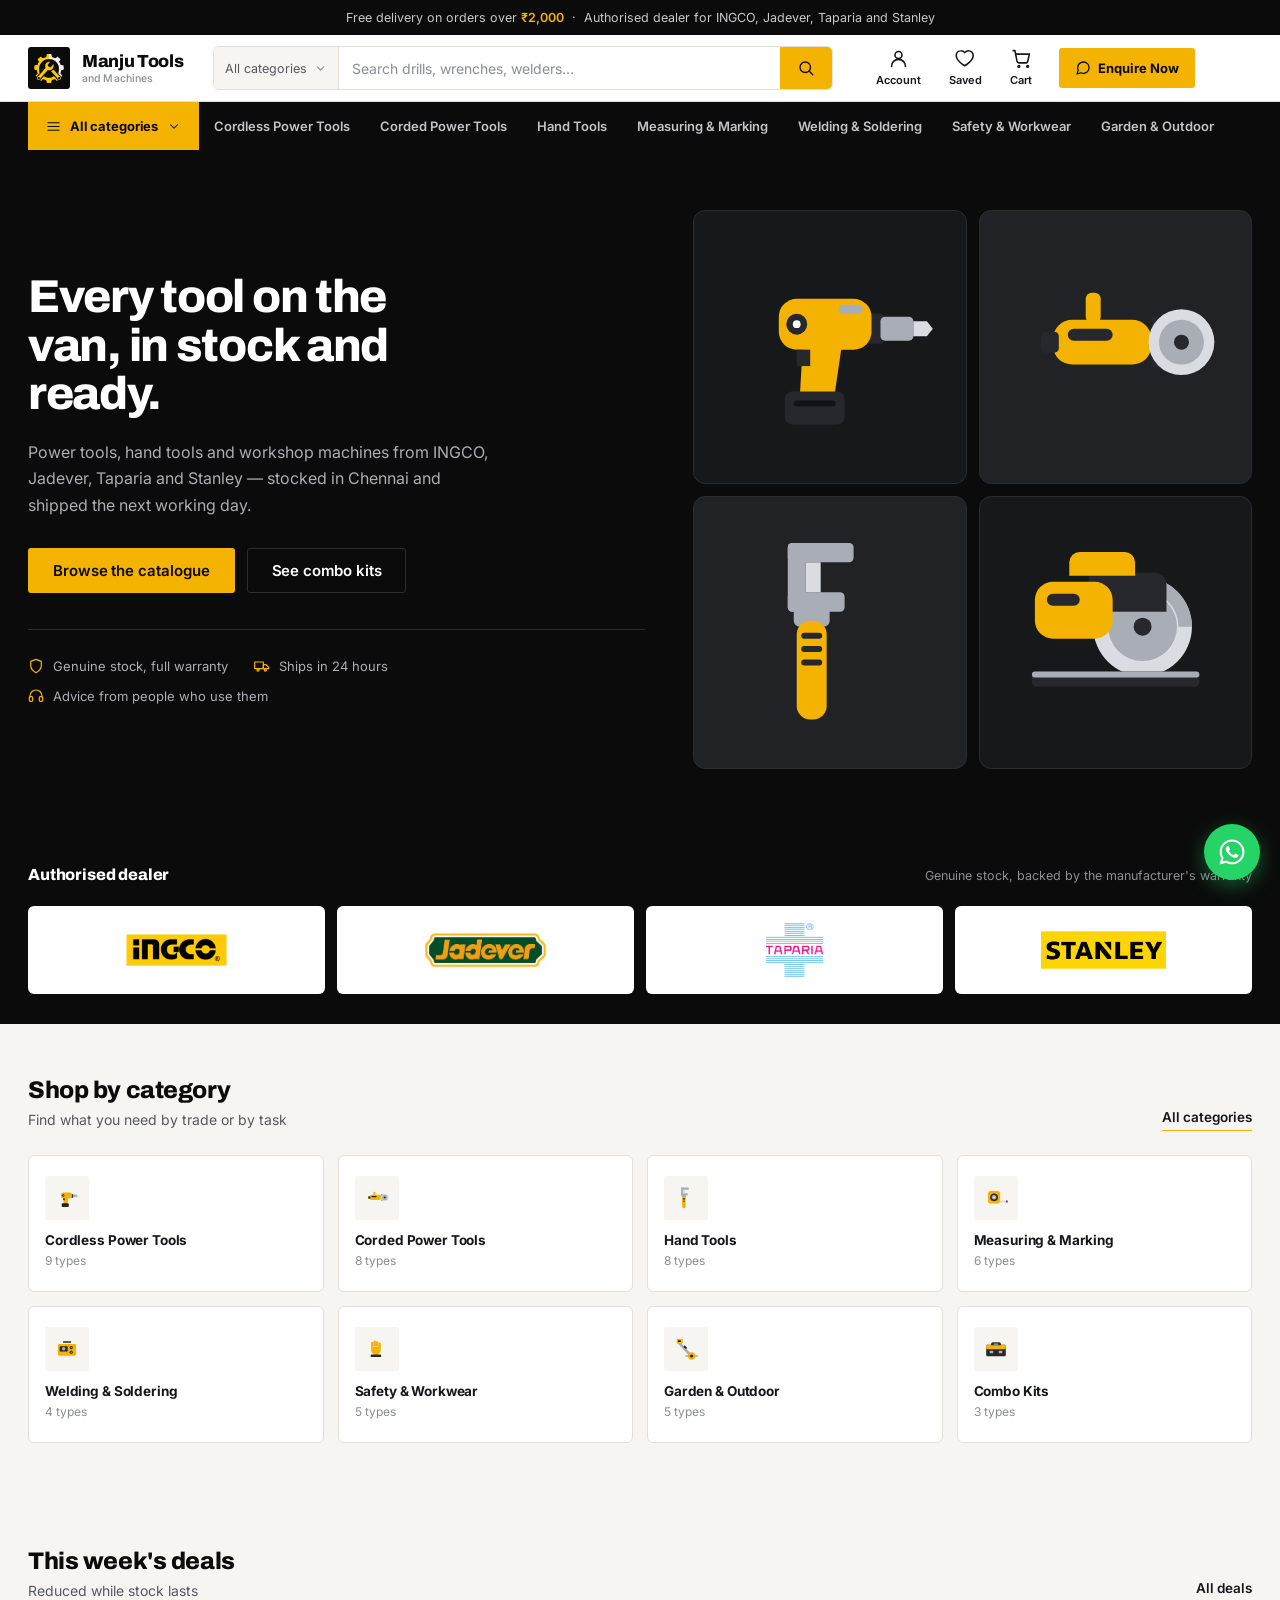
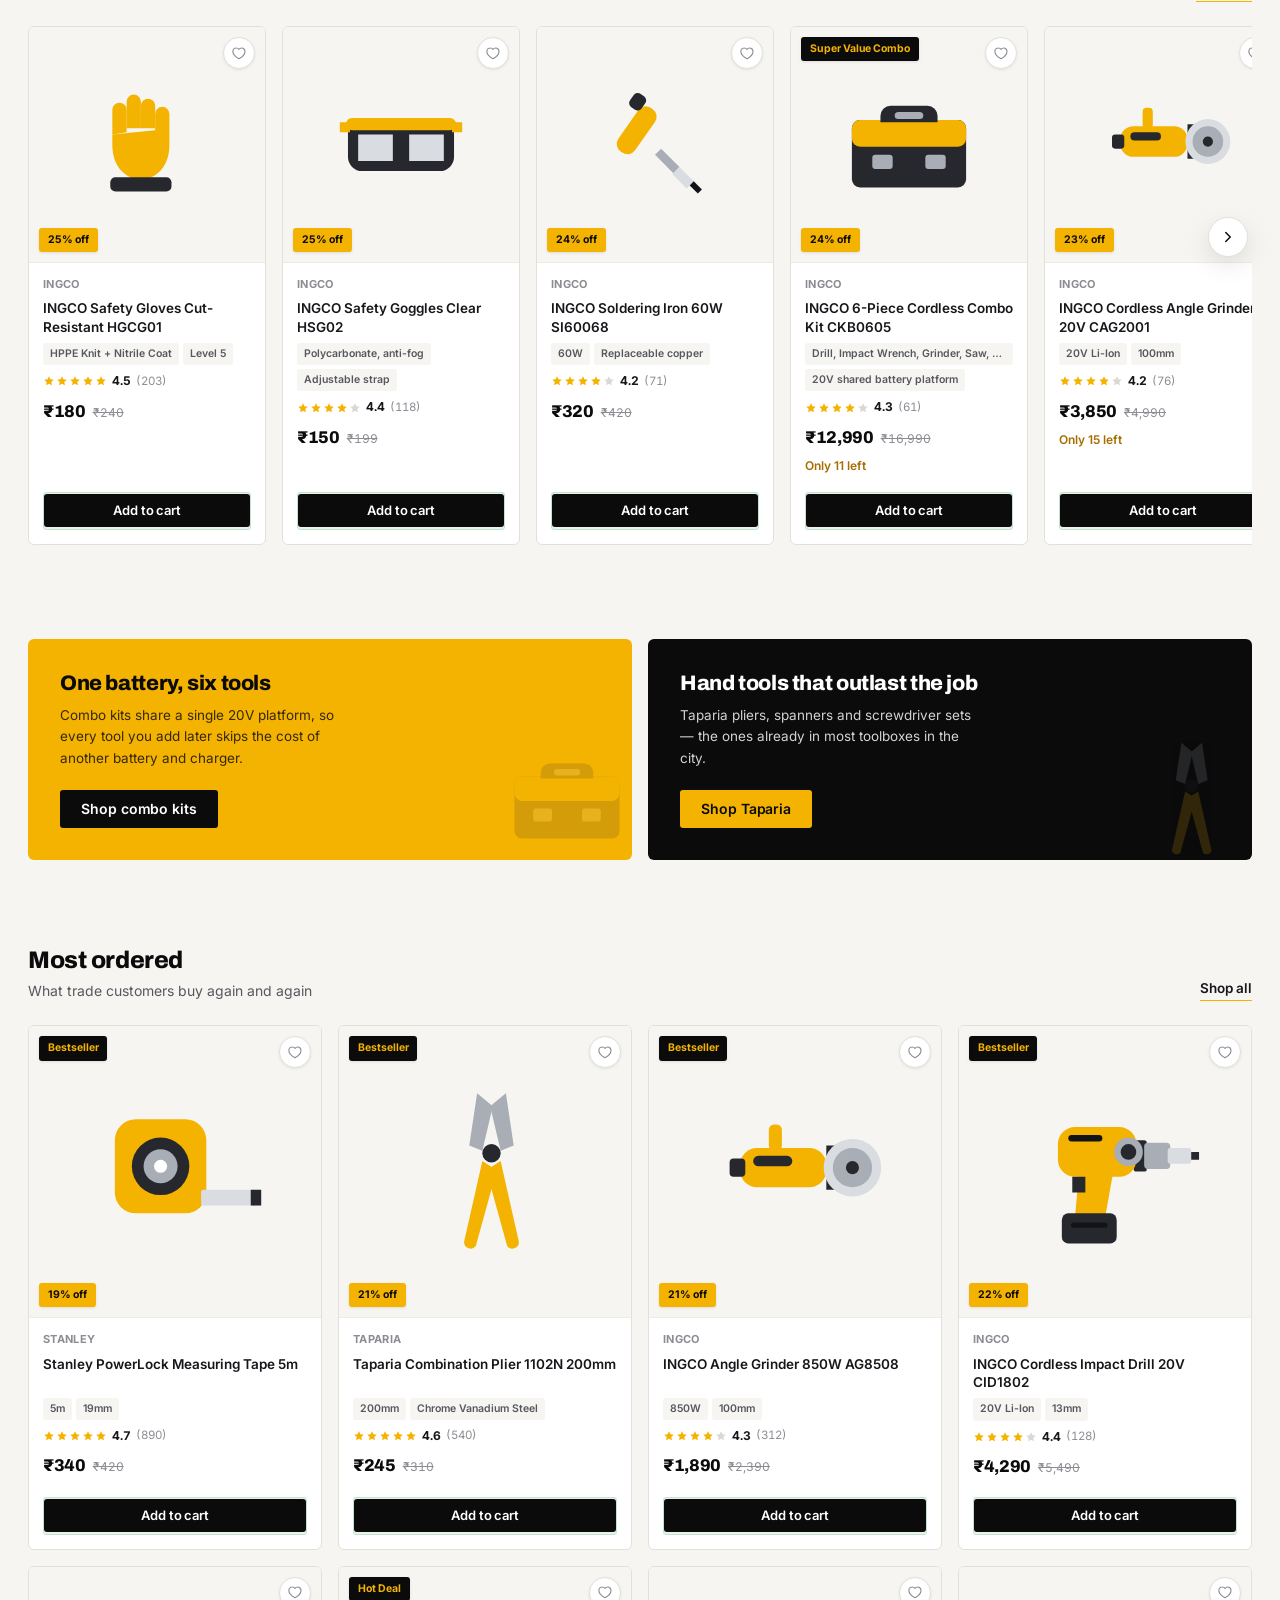
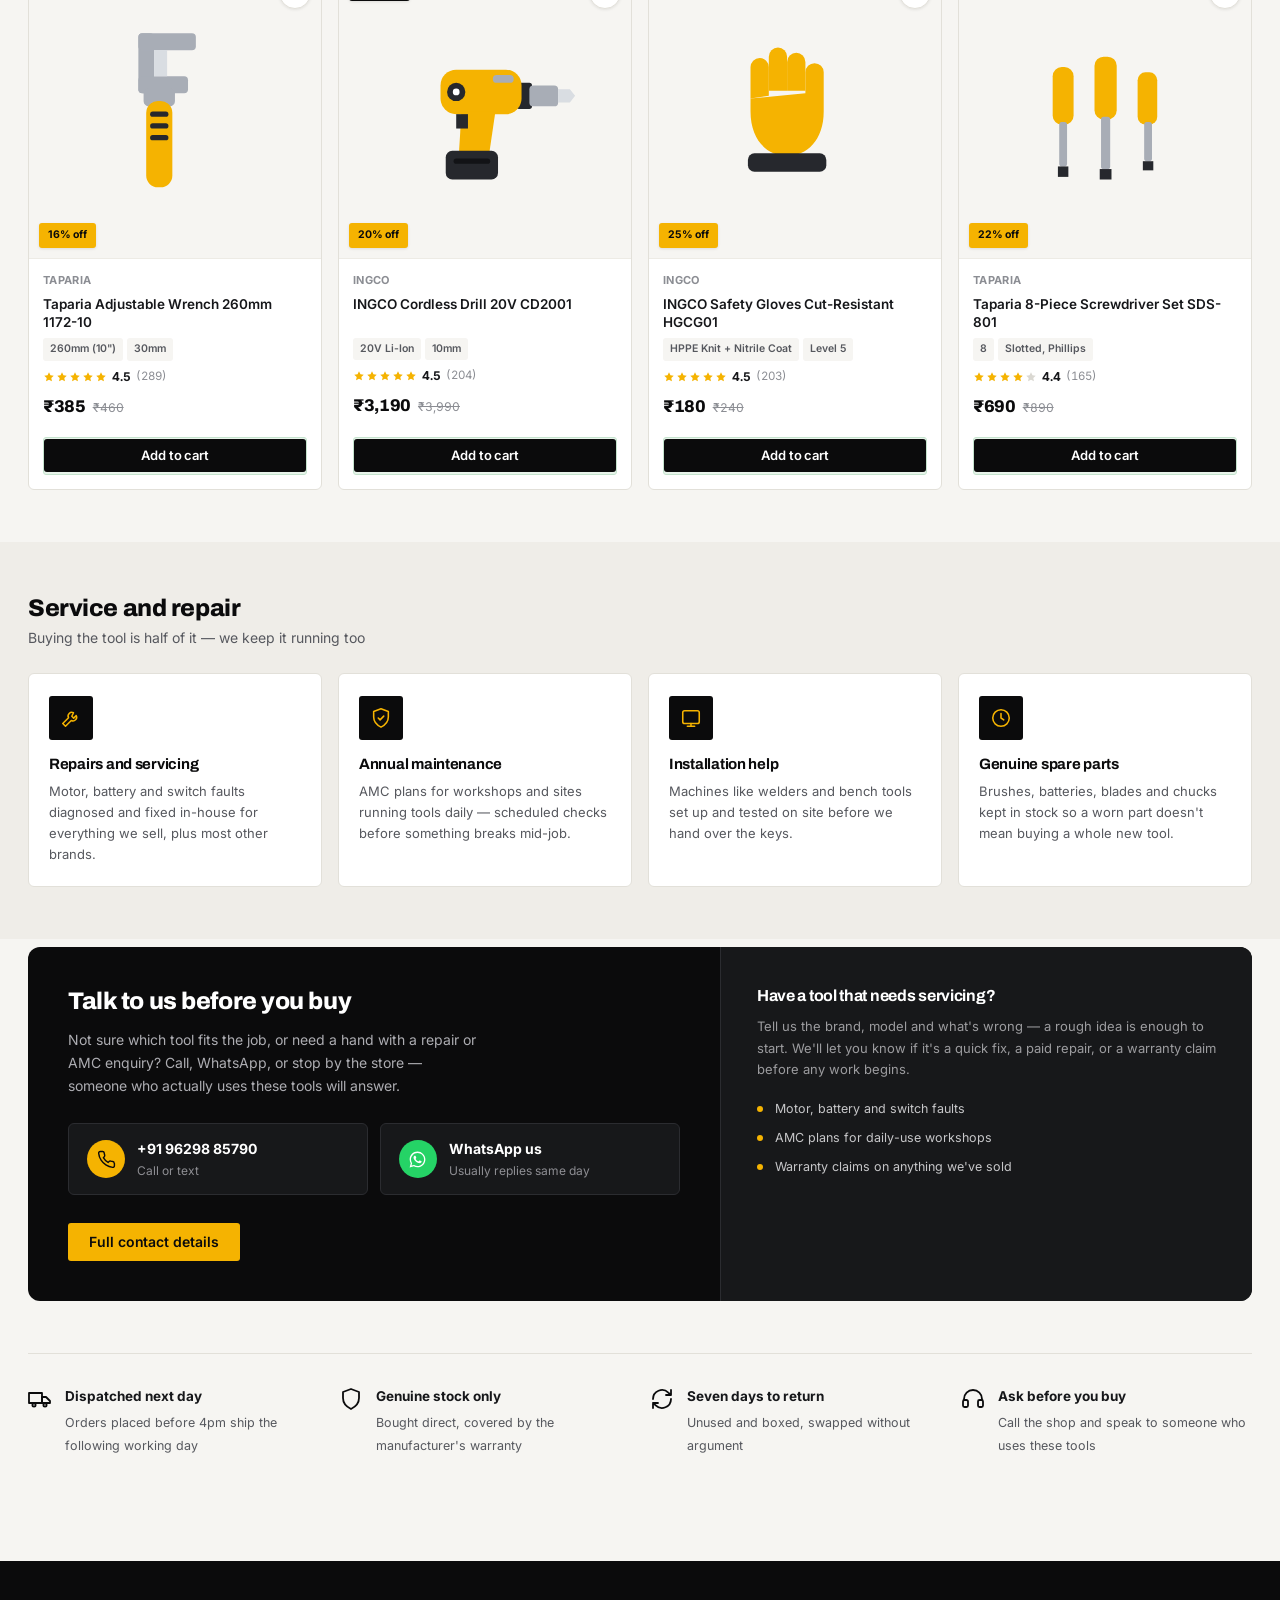
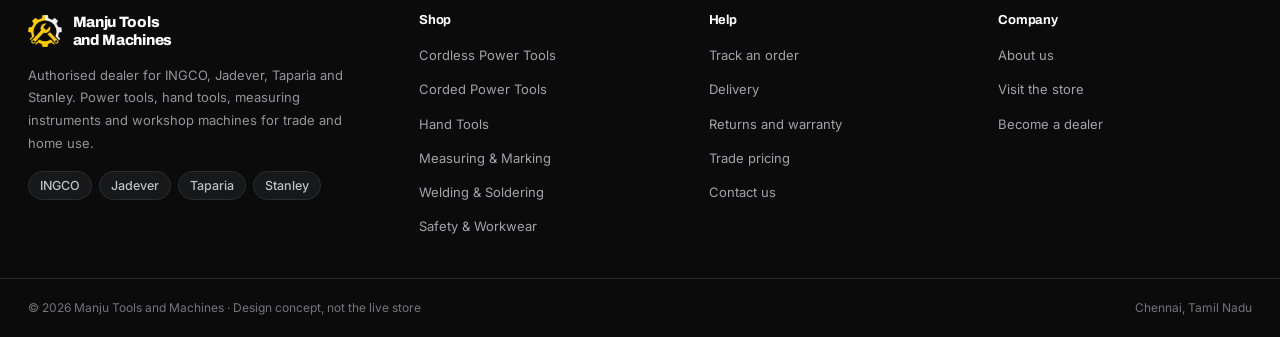
==== commit e066ba6a: "Mobile UI fix" ====
--- a/index.html
+++ b/index.html
@@ -52,6 +52,10 @@
         <span class="count-badge nums" data-cart-count>0</span>
         <svg viewBox="0 0 24 24" fill="none" stroke="currentColor" stroke-width="1.8" stroke-linecap="round" stroke-linejoin="round"><circle cx="9" cy="21" r="1"/><circle cx="19" cy="21" r="1"/><path d="M2.5 3h2l2.4 12.4a2 2 0 0 0 2 1.6h8.2a2 2 0 0 0 2-1.6L21 7H6"/></svg>
         <span class="hide-mobile">Cart</span>
+      </a>
+      <a href="contact.html" class="enquire-btn">
+        <svg viewBox="0 0 24 24" fill="none" stroke="currentColor" stroke-width="1.9" stroke-linecap="round" stroke-linejoin="round"><path d="M21 11.5a8.4 8.4 0 0 1-.9 3.8 8.5 8.5 0 0 1-7.6 4.7 8.4 8.4 0 0 1-3.8-.9L3 21l1.9-5.7a8.4 8.4 0 0 1-.9-3.8 8.5 8.5 0 0 1 4.7-7.6 8.4 8.4 0 0 1 3.8-.9h.5a8.48 8.48 0 0 1 8 8v.5z"/></svg>
+        Enquire Now
       </a>
     </div>
   </div>
@@ -354,7 +358,7 @@
   document.getElementById("homeCategoryGrid").innerHTML = CATEGORIES.map(cat => `
     <a href="category.html?cat=${cat.id}" class="cat-card">
       <div class="cat-card-icon">${categoryArt(cat.id)}</div>
-      <div>
+      <div class="cat-card-text">
         <div class="cat-card-name">${cat.name}</div>
         <div class="cat-card-count">${cat.sub.length} types</div>
       </div>
@@ -380,6 +384,9 @@
 
 </script>
 
+<a href="contact.html" class="enquire-fab" aria-label="Enquire now">
+  <svg viewBox="0 0 24 24" fill="none" stroke="currentColor" stroke-width="1.9" stroke-linecap="round" stroke-linejoin="round"><path d="M21 11.5a8.4 8.4 0 0 1-.9 3.8 8.5 8.5 0 0 1-7.6 4.7 8.4 8.4 0 0 1-3.8-.9L3 21l1.9-5.7a8.4 8.4 0 0 1-.9-3.8 8.5 8.5 0 0 1 4.7-7.6 8.4 8.4 0 0 1 3.8-.9h.5a8.48 8.48 0 0 1 8 8v.5z"/></svg>
+</a>
 <a href="https://wa.me/919629885790?text=Hi%2C%20I%27d%20like%20to%20ask%20about%20a%20tool%20on%20your%20site."
    class="whatsapp-fab" target="_blank" rel="noopener" aria-label="Chat with us on WhatsApp">
   <svg viewBox="0 0 24 24" fill="currentColor"><path d="M12.04 2C6.58 2 2.13 6.45 2.13 11.91c0 1.75.46 3.45 1.32 4.95L2.05 22l5.25-1.38c1.45.79 3.08 1.21 4.74 1.21h.01c5.46 0 9.91-4.45 9.91-9.91 0-2.65-1.03-5.14-2.9-7.01A9.82 9.82 0 0 0 12.04 2m0 1.67c2.2 0 4.26.86 5.82 2.42a8.2 8.2 0 0 1 2.41 5.82c0 4.54-3.7 8.24-8.24 8.24-1.48 0-2.93-.4-4.2-1.15l-.3-.18-3.12.82.83-3.04-.2-.31a8.18 8.18 0 0 1-1.25-4.38c0-4.54 3.7-8.24 8.25-8.24M8.53 7.33c-.16 0-.43.06-.66.31s-.87.86-.87 2.07.89 2.4 1.02 2.57c.12.16 1.75 2.67 4.25 3.74.59.26 1.06.41 1.42.52.6.19 1.14.16 1.57.1.48-.07 1.47-.6 1.68-1.18s.21-1.07.14-1.18c-.06-.1-.23-.16-.48-.28s-1.47-.72-1.7-.81-.4-.13-.56.13-.64.81-.78.97-.29.19-.53.06a6.7 6.7 0 0 1-1.98-1.22 7.45 7.45 0 0 1-1.37-1.71c-.14-.25-.01-.38.11-.5.11-.11.25-.29.37-.44.12-.14.16-.25.24-.41.08-.16.04-.31-.02-.44-.06-.13-.56-1.4-.78-1.91-.2-.5-.41-.43-.56-.43z"/></svg>
--- a/css/base.css
+++ b/css/base.css
@@ -198,11 +198,12 @@
 .tag {
   position: absolute;
   z-index: 2;
-  padding: 4px 8px;
+  padding: 4px 9px;
   border-radius: var(--r-sm);
-  font-size: 11px;
+  font-size: 10.5px;
   font-weight: 700;
-  letter-spacing: -0.01em;
+  letter-spacing: -0.005em;
+  box-shadow: 0 1px 3px rgba(11,11,12,.1);
 }
 .tag--badge { top: 10px; left: 10px; background: var(--ink); color: var(--gold); }
 .tag--off { bottom: 10px; left: 10px; background: var(--gold); color: var(--ink); }
@@ -286,9 +287,29 @@
 .whatsapp-fab:hover { transform: scale(1.06); box-shadow: 0 8px 26px rgba(37,211,102,.5), 0 2px 6px rgba(11,11,12,.15); }
 .whatsapp-fab:active { transform: scale(.97); }
 
+/* Enquire fab: hidden on desktop (the header button covers it there).
+   On mobile it sits as a circular icon button beside the WhatsApp
+   circle — same row, not stacked — so it never competes for space
+   with the category page's centered Filters pill. */
+.enquire-fab {
+  display: none;
+  position: fixed;
+  z-index: 800;
+  align-items: center;
+  justify-content: center;
+  background: var(--ink);
+  color: var(--gold);
+  border-radius: 50%;
+  box-shadow: var(--sh-pop);
+  transition: transform .14s var(--ease);
+}
+.enquire-fab svg { width: 22px; height: 22px; }
+.enquire-fab:active { transform: scale(.94); }
+
 @media (max-width: 780px) {
   .whatsapp-fab { right: 16px; bottom: 16px; width: 52px; height: 52px; }
   .whatsapp-fab svg { width: 27px; height: 27px; }
+  .enquire-fab { display: flex; right: 82px; bottom: 16px; width: 52px; height: 52px; }
 }
 
 @media (max-width: 760px) {
--- a/css/layout.css
+++ b/css/layout.css
@@ -180,6 +180,26 @@
 
 /* Header actions */
 .header-actions { display: flex; align-items: center; gap: 2px; flex-shrink: 0; }
+
+.enquire-btn {
+  display: flex;
+  align-items: center;
+  gap: 7px;
+  background: var(--gold);
+  color: var(--ink);
+  font-size: 13px;
+  font-weight: 700;
+  padding: 10px 16px;
+  border-radius: var(--r-sm);
+  margin-left: 12px;
+  white-space: nowrap;
+  transition: background .14s var(--ease), transform .1s var(--ease);
+  flex-shrink: 0;
+}
+.enquire-btn svg { width: 16px; height: 16px; }
+.enquire-btn:hover { background: var(--gold-hi); }
+.enquire-btn:active { transform: scale(.97); }
+
 .header-action {
   position: relative;
   display: flex;
@@ -391,7 +411,8 @@
 /* ---------- Footer ---------- */
 .site-footer { background: var(--ink); color: #B9B9BC; margin-top: 72px; }
 .footer-top {
-  padding: 52px 0 40px;
+  padding-top: 52px;
+  padding-bottom: 40px;
   display: grid;
   grid-template-columns: 1.4fr repeat(3, 1fr);
   gap: 36px;
@@ -420,7 +441,8 @@
 .footer-brands .chip { background: var(--panel); border-color: var(--line-dark); color: #C0C0C4; }
 .footer-bottom {
   border-top: 1px solid var(--line-dark);
-  padding: 20px 0;
+  padding-top: 20px;
+  padding-bottom: 20px;
   display: flex;
   justify-content: space-between;
   align-items: center;
@@ -440,7 +462,7 @@
   .mega-menu { display: none !important; }
   :root { --header-h: auto; }
   .announce { font-size: 11.5px; padding: 7px 14px; }
-  .header-row { flex-wrap: wrap; gap: 12px; padding: 11px 0 12px; height: auto; }
+  .header-row { flex-wrap: wrap; gap: 12px; padding-top: 11px; padding-bottom: 12px; height: auto; }
   .nav-toggle { display: flex; }
   .logo { flex: 1; }
   .logo img { height: 30px; }
@@ -449,7 +471,8 @@
   .search-form { order: 3; flex-basis: 100%; height: 42px; }
   .header-action { padding: 6px 9px; }
   .header-action span.hide-mobile { display: none; }
+  .enquire-btn { display: none; }
   .category-bar { display: none; }
-  .footer-top { grid-template-columns: 1fr; padding: 40px 0 28px; gap: 30px; }
+  .footer-top { grid-template-columns: 1fr; padding-top: 40px; padding-bottom: 28px; gap: 30px; }
   .site-footer { margin-top: 48px; }
 }
--- a/css/components.css
+++ b/css/components.css
@@ -3,8 +3,8 @@
    ========================================================= */
 
 /* ---------- Sections ---------- */
-.section { padding: 52px 0; }
-.section--tight { padding: 34px 0; }
+.section { padding-top: 52px; padding-bottom: 52px; }
+.section--tight { padding-top: 34px; padding-bottom: 34px; }
 .section-head {
   display: flex;
   justify-content: space-between;
@@ -93,7 +93,7 @@
 
 /* ---------- Brand strip ---------- */
 .brand-strip { background: var(--ink); }
-.brand-strip-inner { padding: 30px 0; }
+.brand-strip-inner { padding-top: 30px; padding-bottom: 30px; }
 .brand-strip-head {
   display: flex;
   align-items: baseline;
@@ -148,23 +148,33 @@
   background: var(--white);
   border: 1px solid var(--line);
   border-radius: var(--r);
-  padding: 18px;
-  display: flex;
-  align-items: center;
-  gap: 15px;
-  transition: border-color .16s var(--ease), box-shadow .16s var(--ease);
-}
-.cat-card:hover { border-color: var(--ink); box-shadow: var(--sh-2); }
+  padding: 20px 16px;
+  display: flex;
+  flex-direction: column;
+  align-items: flex-start;
+  gap: 12px;
+  transition: border-color .16s var(--ease), box-shadow .16s var(--ease), transform .12s var(--ease);
+}
+.cat-card:hover { border-color: var(--ink); box-shadow: var(--sh-2); transform: translateY(-2px); }
 .cat-card-icon {
-  width: 56px;
-  height: 56px;
+  width: 44px;
+  height: 44px;
   border-radius: var(--r-sm);
   background: var(--paper);
   flex-shrink: 0;
-  padding: 5px;
-}
-.cat-card-name { font-weight: 700; font-size: 14px; letter-spacing: -0.01em; }
-.cat-card-count { font-size: 12px; color: var(--text-faint); margin-top: 3px; }
+  padding: 8px;
+  display: flex;
+  align-items: center;
+  justify-content: center;
+}
+.cat-card-text { display: flex; flex-direction: column; gap: 3px; width: 100%; }
+.cat-card-name {
+  font-weight: 700;
+  font-size: 13.5px;
+  letter-spacing: -0.01em;
+  line-height: 1.3;
+}
+.cat-card-count { font-size: 12px; color: var(--text-faint); }
 
 /* ---------- Product card ---------- */
 .product-grid { display: grid; grid-template-columns: repeat(4, 1fr); gap: 16px; }
@@ -176,9 +186,9 @@
   display: flex;
   flex-direction: column;
   position: relative;
-  transition: box-shadow .18s var(--ease), border-color .18s var(--ease);
-}
-.product-card:hover { box-shadow: var(--sh-2); border-color: #D2CFC7; }
+  transition: box-shadow .18s var(--ease), border-color .18s var(--ease), transform .12s var(--ease);
+}
+.product-card:hover { box-shadow: var(--sh-2); border-color: #D2CFC7; transform: translateY(-2px); }
 
 .product-card-media {
   aspect-ratio: 1;
@@ -187,22 +197,24 @@
   display: flex;
   align-items: center;
   justify-content: center;
-  padding: 16px;
+  padding: 18px;
   border-bottom: 1px solid var(--line-soft);
   transition: background .18s var(--ease);
 }
 .product-card:hover .product-card-media { background: var(--paper-2); }
 .product-card-media .tool-svg {
   transition: transform .25s var(--ease);
+  width: 82%;
+  height: 82%;
 }
 .product-card:hover .tool-svg { transform: scale(1.04); }
 
 .wishlist-btn {
   position: absolute;
-  top: 9px;
-  right: 9px;
-  width: 33px;
-  height: 33px;
+  top: 10px;
+  right: 10px;
+  width: 32px;
+  height: 32px;
   border-radius: 100px;
   background: var(--white);
   border: 1px solid var(--line);
@@ -212,62 +224,69 @@
   color: var(--text-faint);
   transition: color .14s var(--ease), border-color .14s var(--ease);
   z-index: 3;
-}
-.wishlist-btn svg { width: 16px; height: 16px; }
+  box-shadow: 0 1px 3px rgba(11,11,12,.08);
+}
+.wishlist-btn svg { width: 15px; height: 15px; }
 .wishlist-btn:hover { border-color: var(--red); color: var(--red); }
 .wishlist-btn.active { color: var(--red); border-color: var(--red); }
 .wishlist-btn.active svg { fill: var(--red); }
 
 .product-card-body {
-  padding: 14px 15px 16px;
+  padding: 13px 14px 14px;
   display: flex;
   flex-direction: column;
-  gap: 7px;
+  gap: 6px;
   flex: 1;
 }
-.product-card-brand { font-size: 12px; font-weight: 600; color: var(--text-faint); }
+.product-card-brand {
+  font-size: 11px;
+  font-weight: 700;
+  color: var(--text-faint);
+  text-transform: uppercase;
+  letter-spacing: 0.03em;
+}
 .product-card-name {
   font-size: 13.5px;
   font-weight: 600;
   color: var(--text);
-  line-height: 1.45;
+  line-height: 1.4;
   display: -webkit-box;
   -webkit-line-clamp: 2;
   -webkit-box-orient: vertical;
   overflow: hidden;
-  min-height: 39px;
+  min-height: 37px;
   transition: color .14s var(--ease);
 }
 .product-card-name:hover { color: var(--gold-dark); }
 
-.product-card-specs { display: flex; flex-wrap: wrap; gap: 5px; }
+.product-card-specs { display: flex; flex-wrap: wrap; gap: 4px; }
 .spec-chip {
-  font-size: 11px;
-  padding: 3px 8px;
+  font-size: 10.5px;
+  padding: 3px 7px;
   background: var(--paper);
   border-radius: 3px;
   color: var(--text-soft);
-  font-weight: 500;
+  font-weight: 600;
   white-space: nowrap;
   overflow: hidden;
   text-overflow: ellipsis;
   max-width: 100%;
 }
 
-.product-card-rating { display: flex; align-items: center; gap: 6px; }
-.rating-num { font-size: 12.5px; font-weight: 700; color: var(--text); }
-.rating-count { font-size: 12px; color: var(--text-faint); }
-
-.product-card-price-row { display: flex; align-items: baseline; gap: 8px; margin-top: 1px; }
+.product-card-rating { display: flex; align-items: center; gap: 5px; margin-top: 1px; }
+.rating-num { font-size: 12px; font-weight: 700; color: var(--text); }
+.rating-count { font-size: 11.5px; color: var(--text-faint); }
+
+.product-card-price-row { display: flex; align-items: baseline; gap: 7px; margin-top: 2px; flex-wrap: wrap; }
 .price-now {
   font-family: var(--font-display);
   font-weight: 800;
-  font-size: 18px;
+  font-size: 17px;
   color: var(--ink);
   letter-spacing: -0.02em;
 }
-.price-mrp { font-size: 12.5px; color: var(--text-faint); text-decoration: line-through; }
-.product-card-actions { margin-top: auto; padding-top: 9px; }
+.price-mrp { font-size: 12px; color: var(--text-faint); text-decoration: line-through; }
+.product-card-actions { margin-top: auto; padding-top: 10px; }
 
 /* ---------- Rail ---------- */
 .rail-wrap { position: relative; }
@@ -1026,13 +1045,19 @@
   .service-grid { grid-template-columns: repeat(2, 1fr); }
   .contact-card { grid-template-columns: 1fr; }
   .contact-card-service { border-left: none; border-top: 1px solid var(--line-dark); }
-  .section { padding: 40px 0; }
+  .section { padding-top: 40px; padding-bottom: 40px; }
 }
 @media (max-width: 680px) {
-  .cat-grid, .product-grid { grid-template-columns: repeat(2, 1fr); }
+  .cat-grid, .product-grid { grid-template-columns: repeat(2, 1fr); gap: 12px; }
   .brand-grid { grid-template-columns: repeat(2, 1fr); }
   .rail .product-card { min-width: 172px; max-width: 172px; }
-  .section { padding: 32px 0; }
+  .product-card-media { padding: 14px; }
+  .product-card-body { padding: 11px 12px 12px; gap: 5px; }
+  .product-card-name { font-size: 13px; min-height: 35px; }
+  .price-now { font-size: 16px; }
+  .cat-card { padding: 16px 14px; gap: 10px; }
+  .cat-card-icon { width: 40px; height: 40px; padding: 7px; }
+  .section { padding-top: 32px; padding-bottom: 32px; }
   .section-head h2 { font-size: 20px; }
   .page-head h1 { font-size: 22px; }
   .pdp-layout { grid-template-columns: 1fr; }
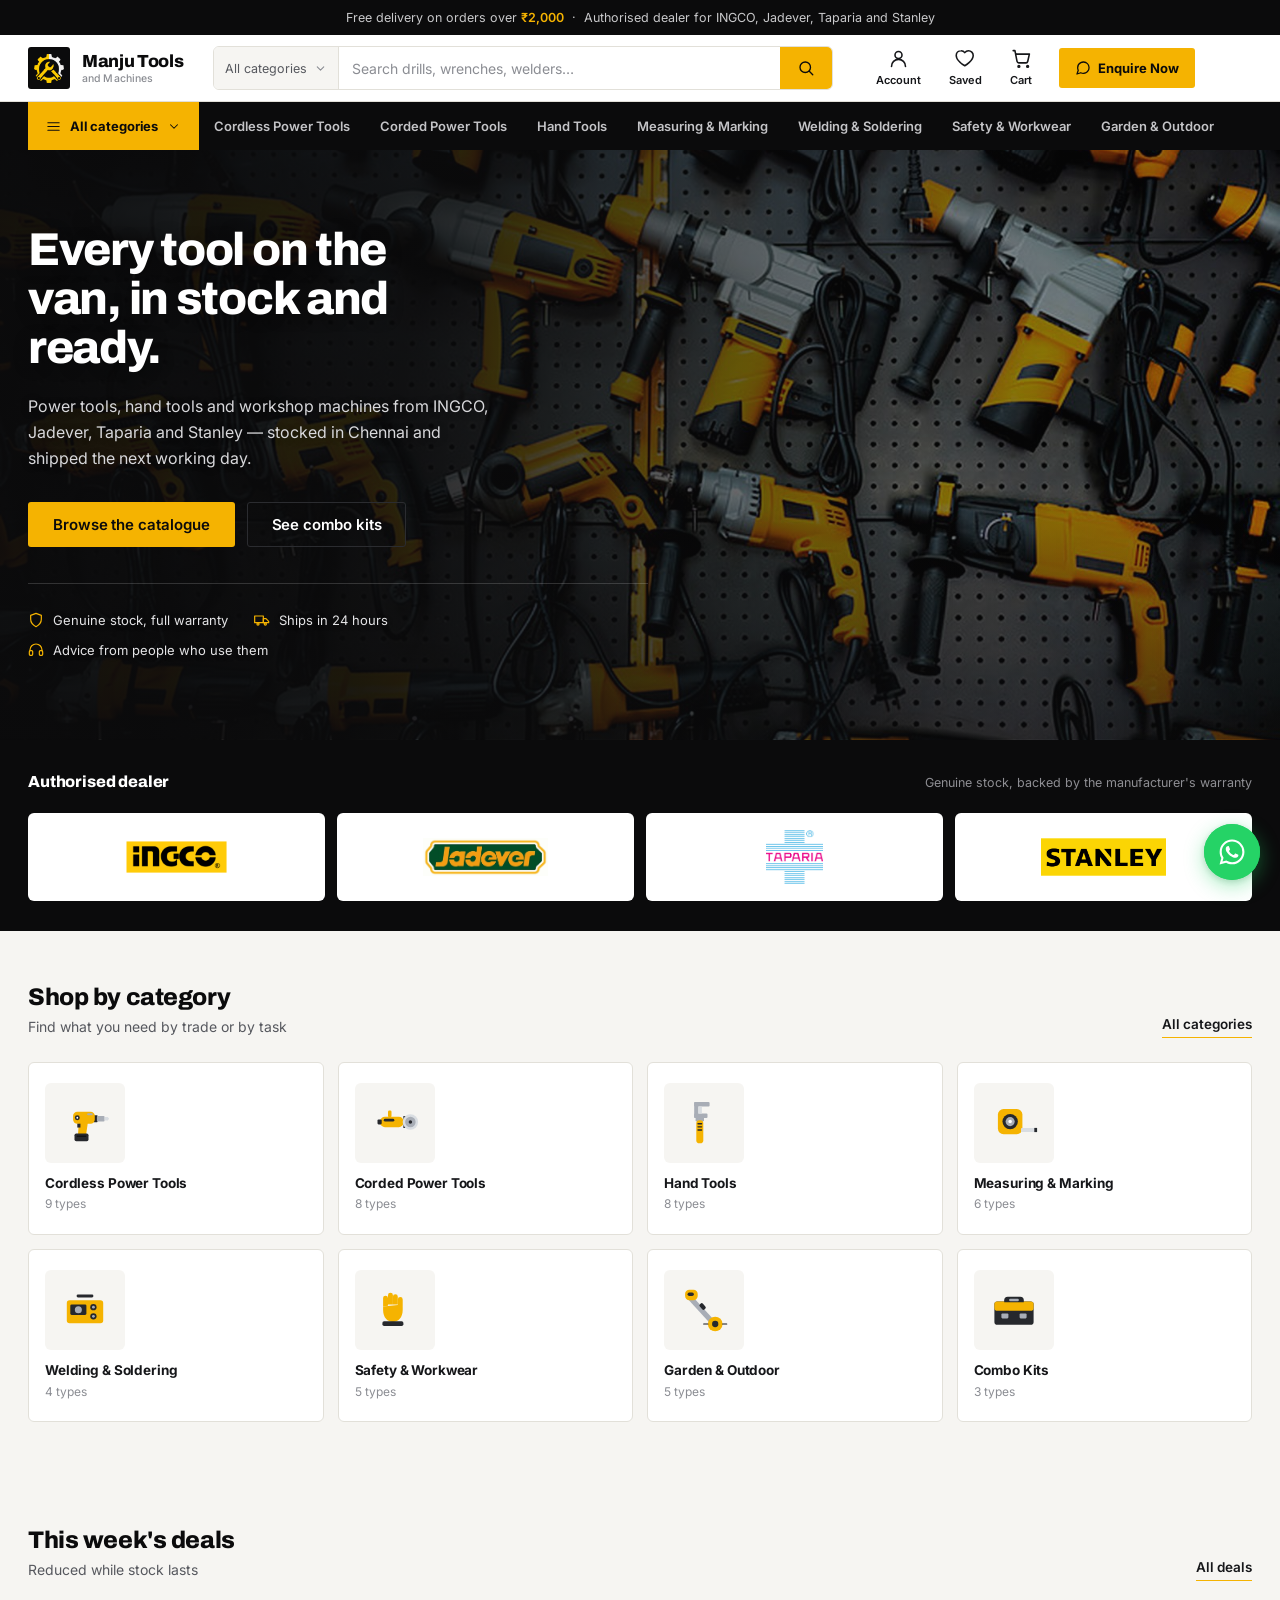
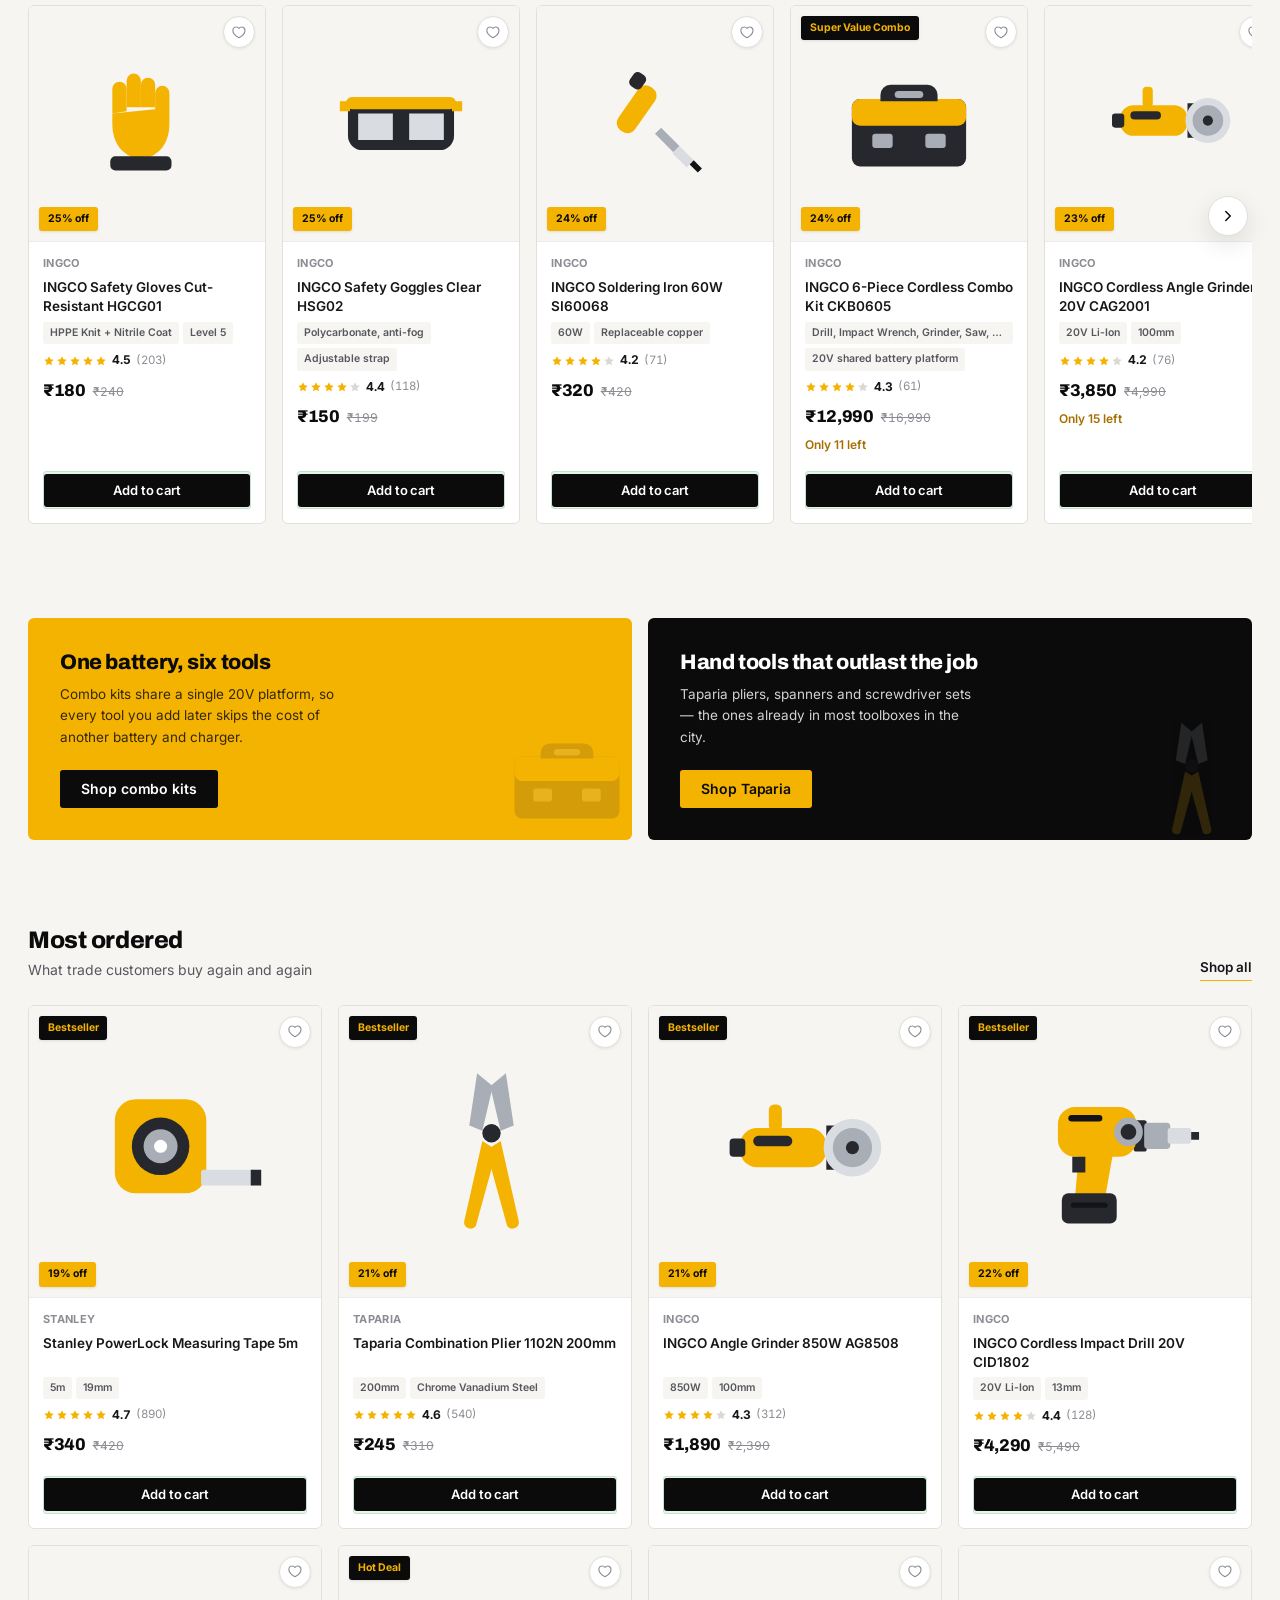
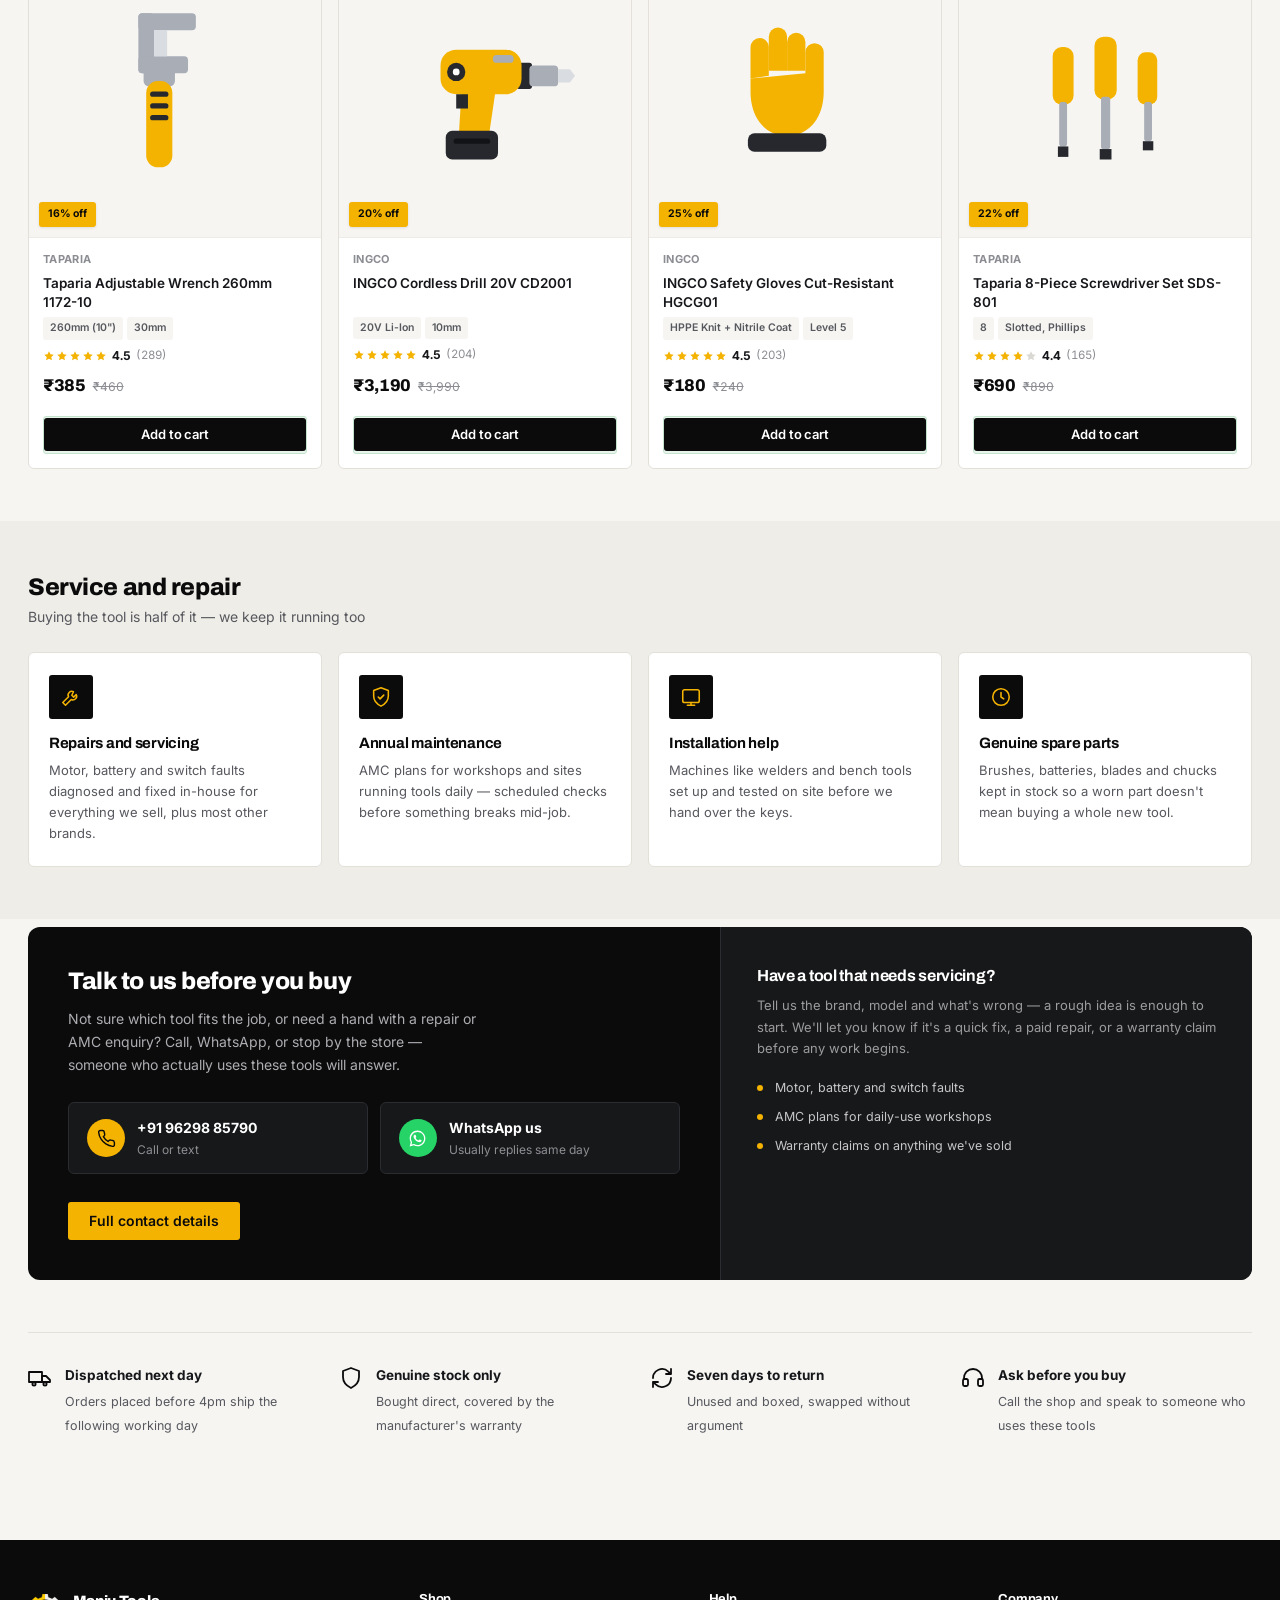
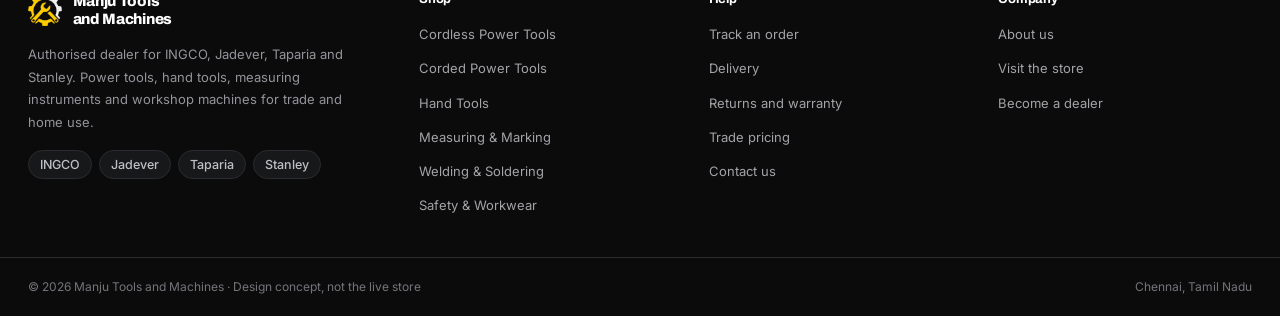
==== commit 4d8667ae: "Fix" ====
--- a/index.html
+++ b/index.html
@@ -91,8 +91,9 @@
 <main id="main">
 
   <section class="hero">
+    <div class="hero-bg" aria-hidden="true"></div>
     <div class="container hero-inner">
-      <div>
+      <div class="hero-content">
         <h1>Every tool on the van, in stock and ready.</h1>
         <p class="lead">Power tools, hand tools and workshop machines from INGCO, Jadever, Taparia and Stanley &#8212; stocked in Chennai and shipped the next working day.</p>
         <div class="hero-cta-row">
@@ -114,7 +115,6 @@
           </span>
         </div>
       </div>
-      <div class="hero-art" id="heroArt" aria-hidden="true"></div>
     </div>
   </section>
 
@@ -341,14 +341,6 @@
 <script>
 
 document.addEventListener("DOMContentLoaded", () => {
-  // Hero tool wall
-  const heroArt = document.getElementById("heroArt");
-  ["cordlessDrill", "grinder", "wrench", "circularSaw"].forEach(key => {
-    const cell = document.createElement("div");
-    cell.className = "hero-art-cell";
-    cell.innerHTML = ART[key];
-    heroArt.appendChild(cell);
-  });
 
   // Promo background art
   document.getElementById("promoArtA").innerHTML = ART.comboCase;
--- a/css/base.css
+++ b/css/base.css
@@ -283,9 +283,24 @@
   z-index: 800;
   transition: transform .16s var(--ease), box-shadow .16s var(--ease);
 }
+.whatsapp-fab::before {
+  content: "";
+  position: absolute;
+  inset: 0;
+  border-radius: 50%;
+  background: #25D366;
+  z-index: -1;
+  animation: fabShockwave 2.4s ease-out infinite;
+}
 .whatsapp-fab svg { width: 30px; height: 30px; }
 .whatsapp-fab:hover { transform: scale(1.06); box-shadow: 0 8px 26px rgba(37,211,102,.5), 0 2px 6px rgba(11,11,12,.15); }
 .whatsapp-fab:active { transform: scale(.97); }
+
+@keyframes fabShockwave {
+  0% { transform: scale(1); opacity: .55; }
+  70% { transform: scale(1.9); opacity: 0; }
+  100% { transform: scale(1.9); opacity: 0; }
+}
 
 /* Enquire fab: hidden on desktop (the header button covers it there).
    On mobile it sits as a circular icon button beside the WhatsApp
@@ -303,13 +318,23 @@
   box-shadow: var(--sh-pop);
   transition: transform .14s var(--ease);
 }
+.enquire-fab::before {
+  content: "";
+  position: absolute;
+  inset: 0;
+  border-radius: 50%;
+  background: var(--ink);
+  z-index: -1;
+  animation: fabShockwave 2.4s ease-out infinite;
+  animation-delay: 1.2s;
+}
 .enquire-fab svg { width: 22px; height: 22px; }
 .enquire-fab:active { transform: scale(.94); }
 
 @media (max-width: 780px) {
   .whatsapp-fab { right: 16px; bottom: 16px; width: 52px; height: 52px; }
   .whatsapp-fab svg { width: 27px; height: 27px; }
-  .enquire-fab { display: flex; right: 82px; bottom: 16px; width: 52px; height: 52px; }
+  .enquire-fab { display: flex; right: 16px; bottom: 84px; width: 52px; height: 52px; }
 }
 
 @media (max-width: 760px) {
--- a/css/components.css
+++ b/css/components.css
@@ -27,17 +27,35 @@
 
 /* ---------- Hero ----------
    The hero leads with the catalogue itself rather than a stat block:
-   a headline, a plain-language promise, and the tool illustrations
-   that carry the site's visual identity.
+   a headline, a plain-language promise, and a real photo of the
+   kind of tool wall this shop actually stocks.
 ------------------------------------------------- */
-.hero { background: var(--ink); color: var(--white); overflow: hidden; }
+.hero {
+  position: relative;
+  color: var(--white);
+  overflow: hidden;
+  min-height: 460px;
+  display: flex;
+  align-items: center;
+}
+.hero-bg {
+  position: absolute;
+  inset: 0;
+  background-image:
+    linear-gradient(100deg, rgba(11,11,12,.96) 0%, rgba(11,11,12,.88) 32%, rgba(11,11,12,.55) 62%, rgba(11,11,12,.32) 100%),
+    linear-gradient(0deg, rgba(11,11,12,.55) 0%, rgba(11,11,12,0) 40%),
+    url("../images/hero-bg.jpg");
+  background-size: cover;
+  background-position: center 38%;
+  z-index: 0;
+}
 .hero-inner {
-  display: grid;
-  grid-template-columns: 1.05fr .95fr;
-  align-items: center;
-  gap: 48px;
-  padding: 60px 28px 64px;
-}
+  position: relative;
+  z-index: 1;
+  padding: 76px 28px 80px;
+  width: 100%;
+}
+.hero-content { max-width: 620px; }
 .hero h1 {
   font-size: clamp(30px, 4vw, 46px);
   font-weight: 800;
@@ -45,13 +63,15 @@
   letter-spacing: -0.028em;
   color: var(--white);
   max-width: 15ch;
+  text-shadow: 0 2px 16px rgba(0,0,0,.35);
 }
 .hero p.lead {
   margin-top: 20px;
   font-size: 16px;
-  color: #ADADB2;
+  color: #D8D8DB;
   max-width: 46ch;
   line-height: 1.65;
+  text-shadow: 0 1px 8px rgba(0,0,0,.3);
 }
 .hero-cta-row { display: flex; gap: 12px; margin-top: 30px; flex-wrap: wrap; }
 
@@ -61,35 +81,17 @@
   gap: 10px 26px;
   margin-top: 36px;
   padding-top: 26px;
-  border-top: 1px solid var(--line-dark);
+  border-top: 1px solid rgba(255,255,255,.16);
 }
 .hero-assurance {
   display: flex;
   align-items: center;
   gap: 9px;
   font-size: 13px;
-  color: #ADADB2;
+  color: #E4E4E6;
+  text-shadow: 0 1px 6px rgba(0,0,0,.3);
 }
 .hero-assurance svg { width: 16px; height: 16px; color: var(--gold); flex-shrink: 0; }
-
-/* Hero tool wall — four illustrations on a dark grid */
-.hero-art {
-  display: grid;
-  grid-template-columns: 1fr 1fr;
-  gap: 12px;
-}
-.hero-art-cell {
-  background: var(--panel);
-  border: 1px solid var(--line-dark);
-  border-radius: var(--r-lg);
-  aspect-ratio: 1;
-  padding: 16px;
-  display: flex;
-  align-items: center;
-  justify-content: center;
-}
-.hero-art-cell:nth-child(2),
-.hero-art-cell:nth-child(3) { background: var(--panel-2); }
 
 /* ---------- Brand strip ---------- */
 .brand-strip { background: var(--ink); }
@@ -157,12 +159,12 @@
 }
 .cat-card:hover { border-color: var(--ink); box-shadow: var(--sh-2); transform: translateY(-2px); }
 .cat-card-icon {
-  width: 44px;
-  height: 44px;
-  border-radius: var(--r-sm);
+  width: 80px;
+  height: 80px;
+  border-radius: var(--r);
   background: var(--paper);
   flex-shrink: 0;
-  padding: 8px;
+  padding: 12px;
   display: flex;
   align-items: center;
   justify-content: center;
@@ -1007,8 +1009,8 @@
 }
 @media (max-width: 1000px) {
   .cat-grid, .product-grid { grid-template-columns: repeat(3, 1fr); }
-  .hero-inner { grid-template-columns: 1fr; padding: 44px 20px 48px; gap: 36px; }
-  .hero-art { max-width: 380px; }
+  .hero-inner { padding: 48px 20px 52px; }
+  .hero { min-height: 400px; }
   .shop-layout { grid-template-columns: 1fr; }
   .filter-panel { display: none; }
   .filter-panel.open {
@@ -1048,6 +1050,12 @@
   .section { padding-top: 40px; padding-bottom: 40px; }
 }
 @media (max-width: 680px) {
+  .hero-bg {
+    background-image:
+      linear-gradient(180deg, rgba(11,11,12,.9) 0%, rgba(11,11,12,.82) 55%, rgba(11,11,12,.6) 100%),
+      url("../images/hero-bg.jpg");
+    background-position: center 30%;
+  }
   .cat-grid, .product-grid { grid-template-columns: repeat(2, 1fr); gap: 12px; }
   .brand-grid { grid-template-columns: repeat(2, 1fr); }
   .rail .product-card { min-width: 172px; max-width: 172px; }
@@ -1055,8 +1063,8 @@
   .product-card-body { padding: 11px 12px 12px; gap: 5px; }
   .product-card-name { font-size: 13px; min-height: 35px; }
   .price-now { font-size: 16px; }
-  .cat-card { padding: 16px 14px; gap: 10px; }
-  .cat-card-icon { width: 40px; height: 40px; padding: 7px; }
+  .cat-card { padding: 16px 14px; gap: 12px; }
+  .cat-card-icon { width: 60px; height: 60px; padding: 9px; }
   .section { padding-top: 32px; padding-bottom: 32px; }
   .section-head h2 { font-size: 20px; }
   .page-head h1 { font-size: 22px; }
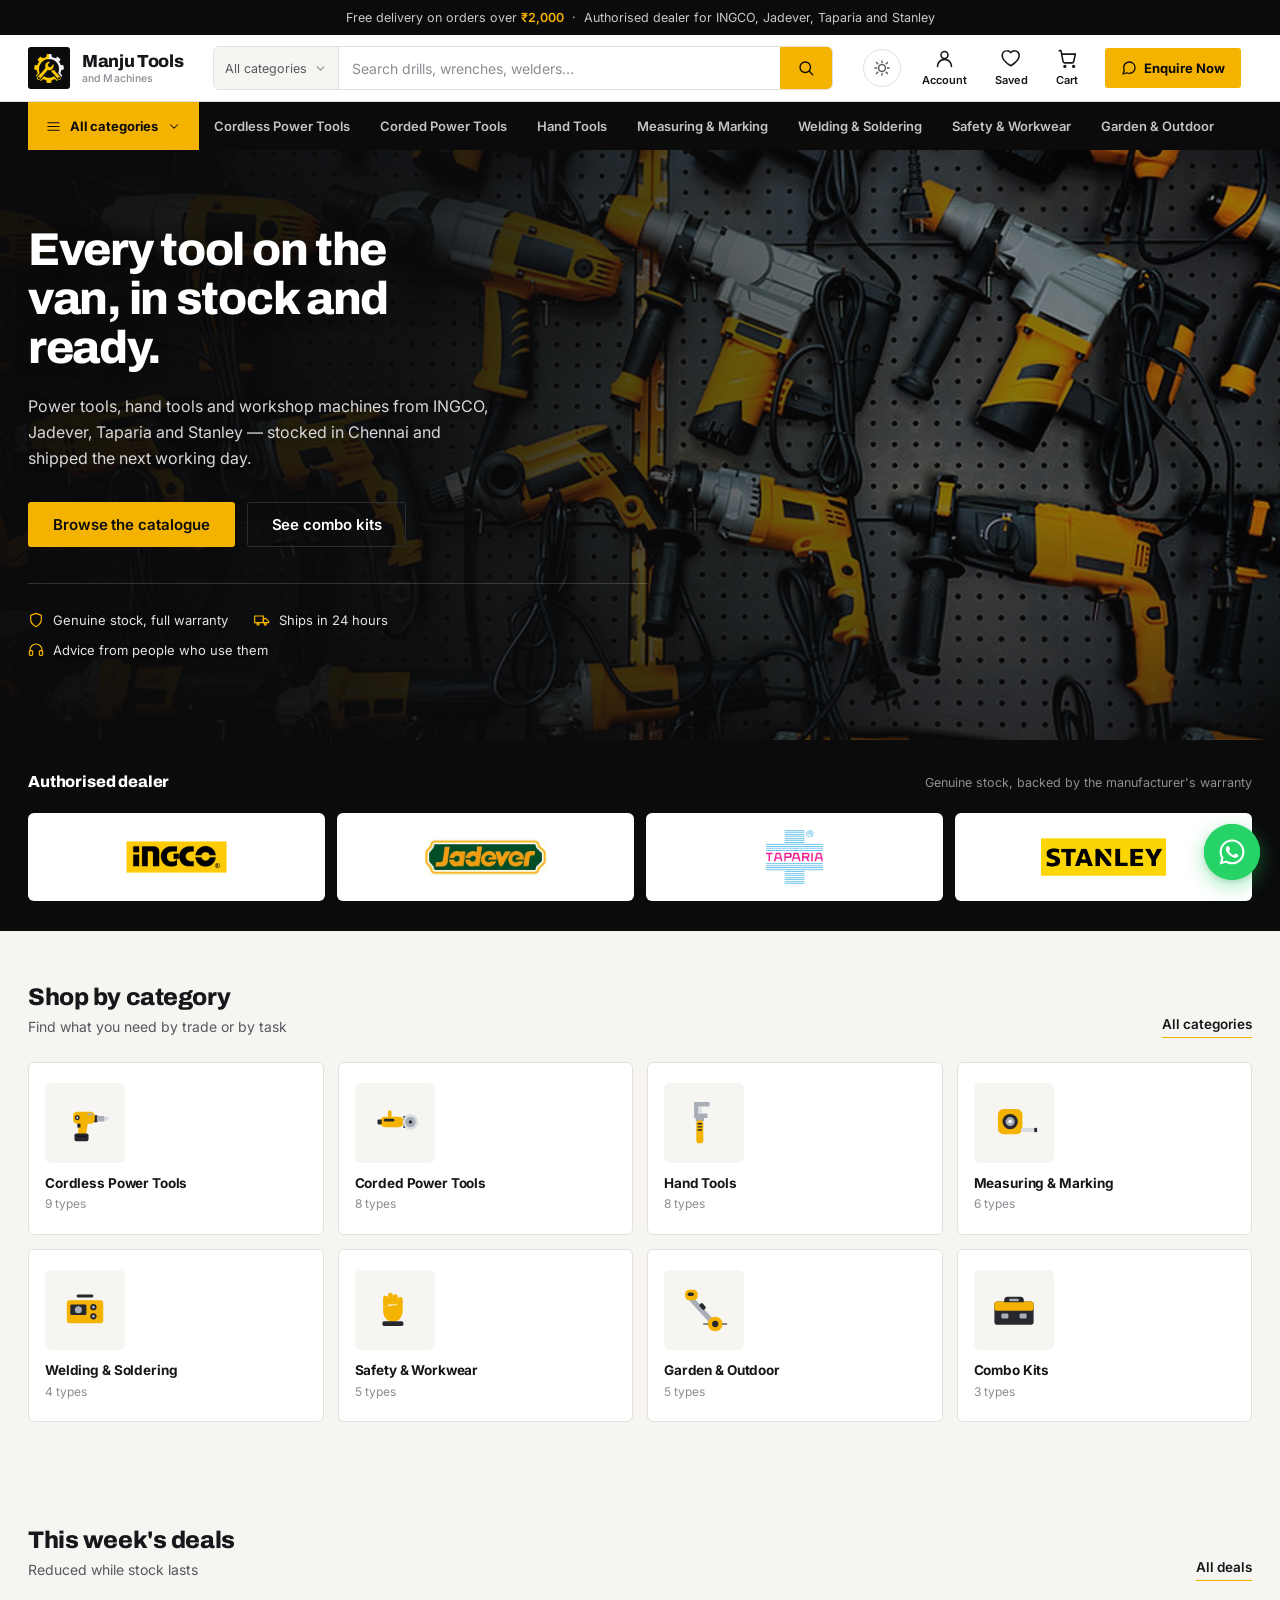
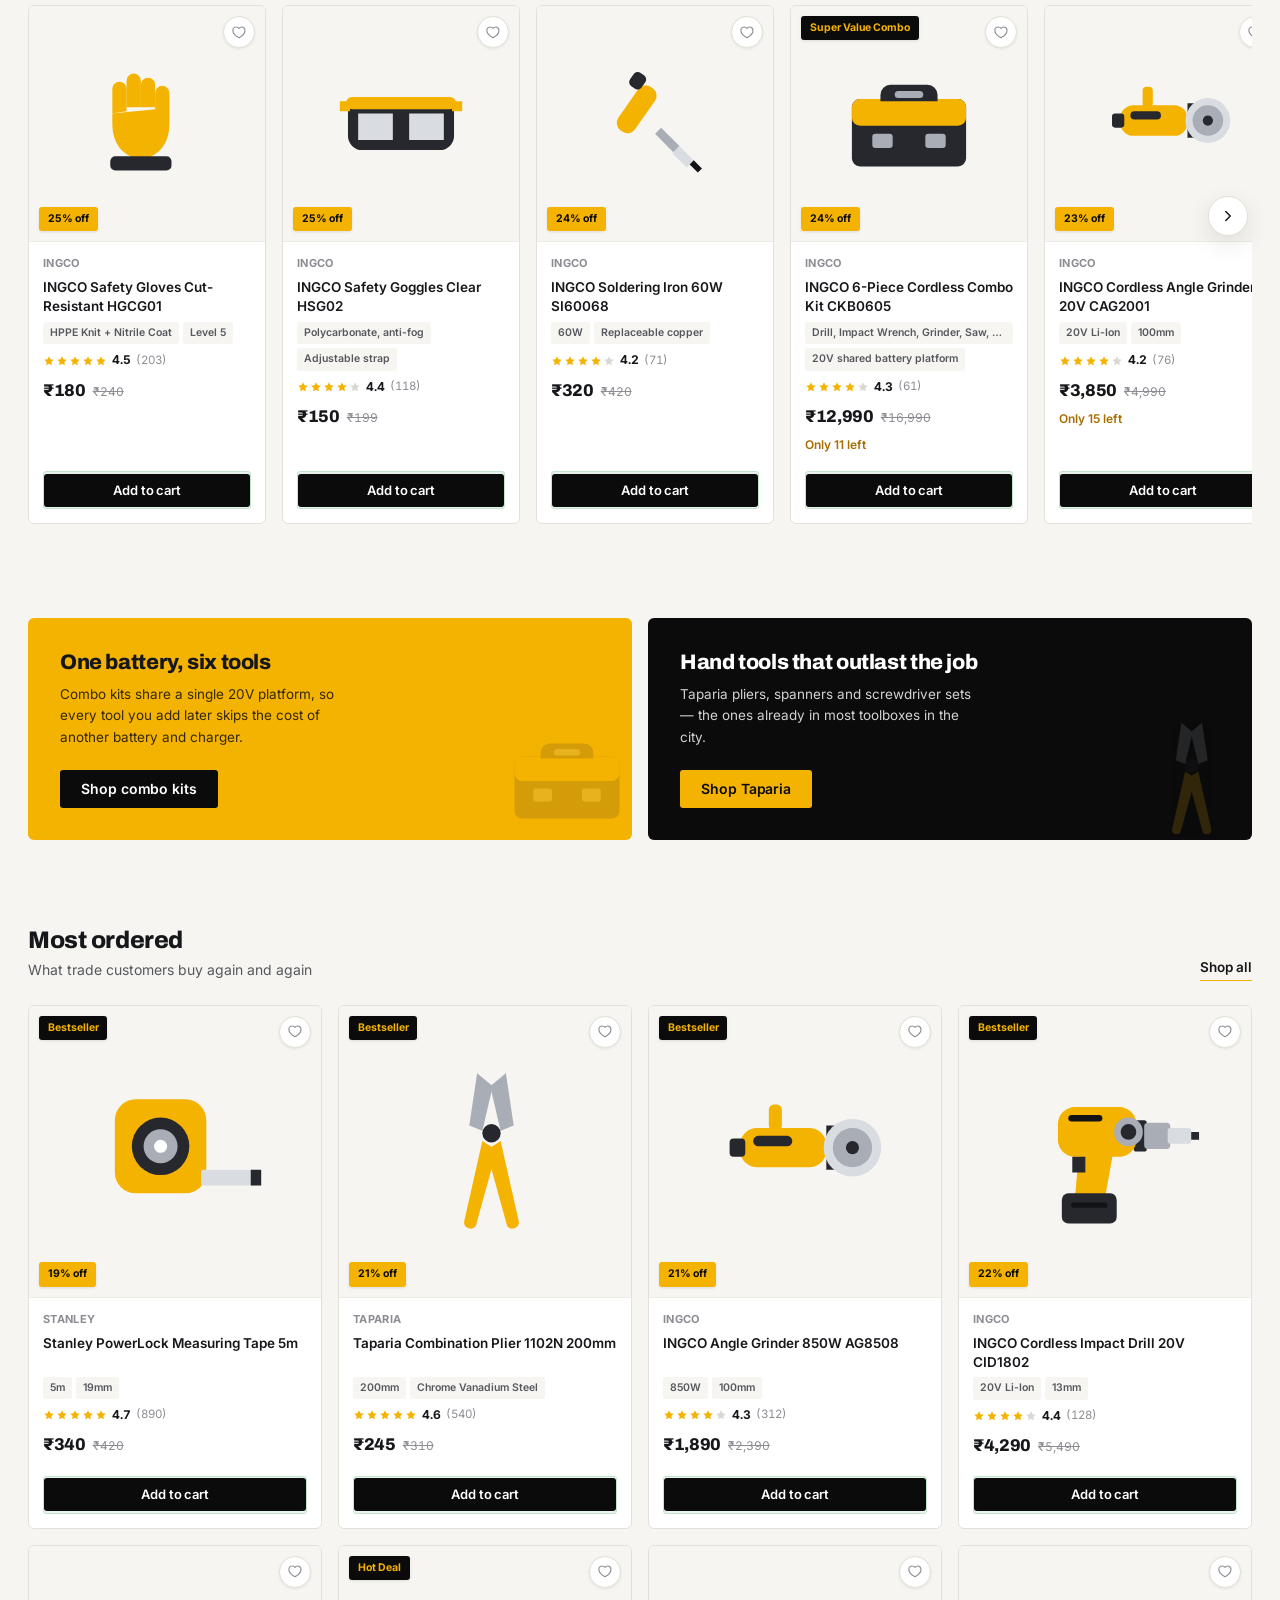
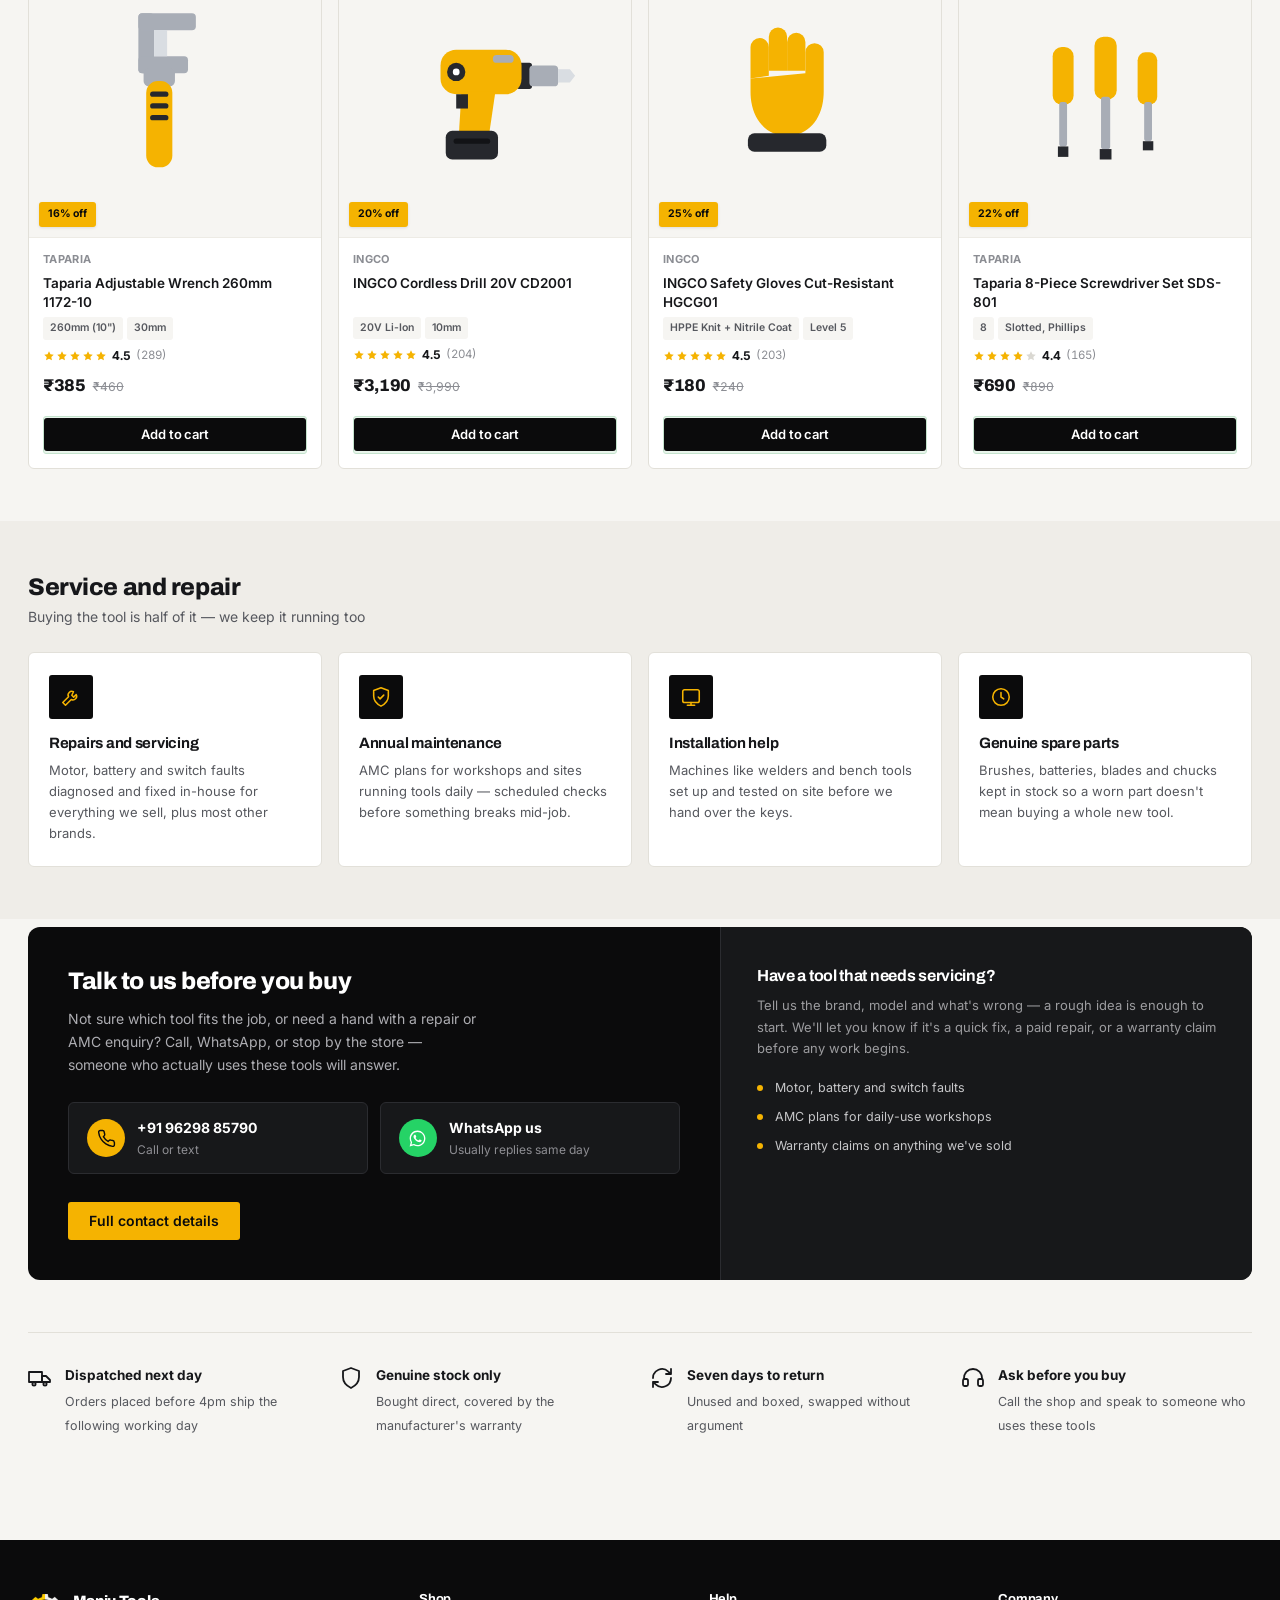
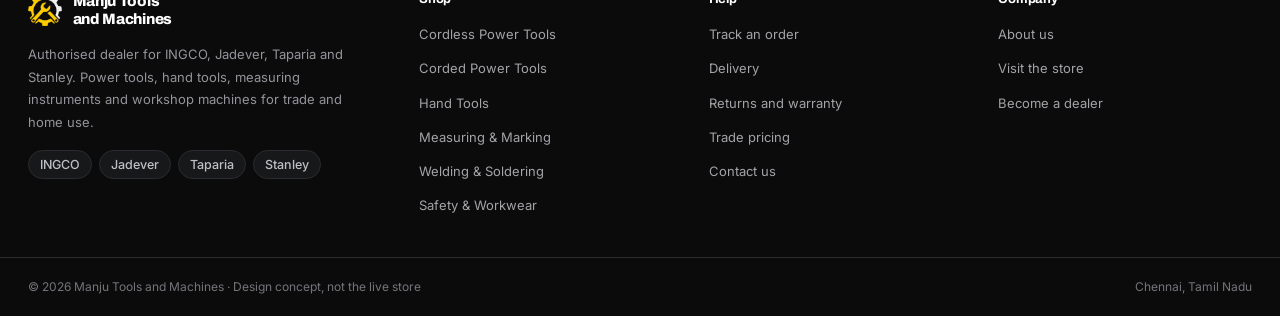
==== commit 383bd9a7: "fix" ====
--- a/index.html
+++ b/index.html
@@ -3,6 +3,19 @@
 <head>
 <meta charset="UTF-8">
 <meta name="viewport" content="width=device-width, initial-scale=1.0">
+<script>
+  // Applied inline, before first paint, so switching themes never
+  // flashes the wrong one for a frame. js/ui.js wires the toggle
+  // itself and keeps this in sync on click.
+  (function () {
+    try {
+      var saved = localStorage.getItem("mtm_theme");
+      if (saved === "dark" || saved === "light") {
+        document.documentElement.setAttribute("data-theme", saved);
+      }
+    } catch (e) {}
+  })();
+</script>
 <title>Manju Tools and Machines — Power tools, hand tools and machines in Chennai</title>
 <meta name="description" content="Authorised dealer for INGCO, Jadever, Taparia and Stanley. Power tools, hand tools, measuring instruments and workshop machines.">
 <link rel="preconnect" href="https://fonts.googleapis.com">
@@ -39,6 +52,10 @@
     </form>
 
     <div class="header-actions">
+      <button type="button" class="theme-toggle" id="themeToggle" aria-label="Switch to dark mode" aria-pressed="false">
+        <svg class="theme-icon-sun" viewBox="0 0 24 24" fill="none" stroke="currentColor" stroke-width="1.8" stroke-linecap="round" stroke-linejoin="round"><circle cx="12" cy="12" r="4.5"/><path d="M12 2.5v2.5M12 19v2.5M4.6 4.6l1.8 1.8M17.6 17.6l1.8 1.8M2.5 12h2.5M19 12h2.5M4.6 19.4l1.8-1.8M17.6 6.4l1.8-1.8"/></svg>
+        <svg class="theme-icon-moon" viewBox="0 0 24 24" fill="none" stroke="currentColor" stroke-width="1.8" stroke-linecap="round" stroke-linejoin="round"><path d="M20 14.5A8.5 8.5 0 1 1 9.5 4a7 7 0 0 0 10.5 10.5z"/></svg>
+      </button>
       <a href="#" class="header-action">
         <svg viewBox="0 0 24 24" fill="none" stroke="currentColor" stroke-width="1.8" stroke-linecap="round" stroke-linejoin="round"><circle cx="12" cy="8" r="4"/><path d="M4 21c0-4.4 3.6-8 8-8s8 3.6 8 8"/></svg>
         <span class="hide-mobile">Account</span>
--- a/css/base.css
+++ b/css/base.css
@@ -17,6 +17,12 @@
   --line: #E2E0D9;
   --line-soft: #EDEBE5;
   --line-dark: #2B2C30;
+  /* Foreground color for elements that are always dark regardless of
+     site theme (header nav bar, footer, hero, dark buttons/banners).
+     Deliberately NOT theme-dependent -- kept separate from --white,
+     which does change with theme (it's the card/surface color). */
+  --on-dark: #FFFFFF;
+  --on-dark-soft: #ADADB2;
 
   --text: #16171A;
   --text-soft: #56585E;
@@ -49,6 +55,56 @@
   --header-h: 66px;
   --ease: cubic-bezier(.4, 0, .2, 1);
 }
+
+/* ---------- Dark theme ----------
+   Not an inversion: the dark background is a warm near-black (not
+   pure #000, easier on the eyes at night), cards become a raised
+   dark panel rather than staying white, and the illustration palette
+   gets its own values since --art-light was tuned to read against a
+   light card and would wash out against a dark one unchanged. Gold
+   stays gold — it already has strong contrast on dark and is the
+   brand color either way.
+------------------------------------------------------------------ */
+:root[data-theme="dark"] {
+  --gold: #F5B301;
+  --gold-hi: #FFCB47;
+  --gold-dark: #D89A00;
+  --ink: #0B0B0C;
+  --panel: #1C1D20;
+  --panel-2: #26272B;
+
+  --paper: #131315;
+  --paper-2: #1A1B1E;
+  --white: #1E1F22;
+  --line: #313236;
+  --line-soft: #26272A;
+  --line-dark: #37383C;
+
+  --text: #EEEDEB;
+  --text-soft: #ACADB2;
+  --text-faint: #797B81;
+
+  --green: #3CB86A;
+  --green-bg: #163024;
+  --amber: #E0A421;
+  --red: #E5564A;
+
+  --art-gold: #F5B301;
+  --art-dark: #3A3C42;
+  --art-metal: #8A8F98;
+  --art-light: #C4C8CE;
+  --art-black: #0A0A0B;
+
+  --sh-1: 0 1px 2px rgba(0,0,0,.3);
+  --sh-2: 0 2px 8px rgba(0,0,0,.35), 0 1px 2px rgba(0,0,0,.25);
+  --sh-3: 0 8px 28px rgba(0,0,0,.45);
+  --sh-pop: 0 16px 48px rgba(0,0,0,.55);
+}
+/* Hero already sits on a dark photo+gradient in both themes, so its
+   panel-based fallback colors don't need separate dark-mode values;
+   the same is true of the site header nav bar and footer, which are
+   --ink in both themes by design. */
+
 
 * { box-sizing: border-box; }
 html { -webkit-text-size-adjust: 100%; }
@@ -66,7 +122,7 @@
 h1, h2, h3, h4 {
   font-family: var(--font-display);
   margin: 0;
-  color: var(--ink);
+  color: var(--text);
   letter-spacing: -0.018em;
   line-height: 1.18;
 }
@@ -130,11 +186,11 @@
 .btn:active { transform: translateY(1px); }
 .btn--primary { background: var(--gold); color: var(--ink); }
 .btn--primary:hover { background: var(--gold-hi); }
-.btn--dark { background: var(--ink); color: var(--white); }
+.btn--dark { background: var(--ink); color: var(--on-dark); }
 .btn--dark:hover { background: #2A2B2F; }
 .btn--outline { background: transparent; border-color: var(--line); color: var(--text); }
 .btn--outline:hover { border-color: var(--ink); background: var(--white); }
-.btn--ghost-light { background: transparent; border-color: var(--line-dark); color: var(--white); }
+.btn--ghost-light { background: transparent; border-color: var(--line-dark); color: var(--on-dark); }
 .btn--ghost-light:hover { border-color: #565860; background: rgba(255,255,255,.04); }
 .btn--full { width: 100%; }
 .btn--lg { padding: 14px 24px; font-size: 15px; }
@@ -237,7 +293,7 @@
   bottom: 30px;
   transform: translate(-50%, 14px);
   background: var(--ink);
-  color: var(--white);
+  color: var(--on-dark);
   padding: 13px 22px;
   border-radius: var(--r);
   font-size: 13.5px;
--- a/css/layout.css
+++ b/css/layout.css
@@ -44,7 +44,7 @@
   font-weight: 800;
   font-size: 17.5px;
   line-height: 1.05;
-  color: var(--ink);
+  color: var(--text);
   letter-spacing: -0.02em;
 }
 .logo-text span {
@@ -62,7 +62,7 @@
   background: none;
   border: none;
   padding: 8px;
-  color: var(--ink);
+  color: var(--text);
   margin-left: -8px;
 }
 .nav-toggle svg { width: 22px; height: 22px; }
@@ -137,7 +137,7 @@
   font-family: inherit;
 }
 .dd-option:hover { background: var(--paper); }
-.dd-option.selected { background: var(--ink); color: var(--white); font-weight: 600; }
+.dd-option.selected { background: var(--ink); color: var(--on-dark); font-weight: 600; }
 
 /* Search-category dropdown: sits inside the search bar, borders match */
 .search-select.dd { border-right: 1px solid var(--line); }
@@ -180,6 +180,34 @@
 
 /* Header actions */
 .header-actions { display: flex; align-items: center; gap: 2px; flex-shrink: 0; }
+
+.theme-toggle {
+  position: relative;
+  display: flex;
+  align-items: center;
+  justify-content: center;
+  width: 38px;
+  height: 38px;
+  border-radius: 50%;
+  border: 1px solid var(--line);
+  background: var(--white);
+  color: var(--text-soft);
+  flex-shrink: 0;
+  margin-right: 6px;
+  transition: background .16s var(--ease), border-color .16s var(--ease), color .16s var(--ease);
+}
+.theme-toggle:hover { border-color: var(--text-faint); color: var(--text); }
+.theme-toggle svg {
+  position: absolute;
+  width: 18px;
+  height: 18px;
+  transition: opacity .18s var(--ease), transform .22s var(--ease);
+}
+.theme-icon-moon { opacity: 0; transform: rotate(-40deg) scale(.6); }
+.theme-icon-sun { opacity: 1; transform: rotate(0) scale(1); }
+:root[data-theme="dark"] .theme-icon-sun { opacity: 0; transform: rotate(40deg) scale(.6); }
+:root[data-theme="dark"] .theme-icon-moon { opacity: 1; transform: rotate(0) scale(1); }
+
 
 .enquire-btn {
   display: flex;
@@ -294,7 +322,7 @@
   transform-origin: center;
   transition: transform .16s var(--ease);
 }
-.cat-link:hover { color: var(--white); background: rgba(255,255,255,.06); }
+.cat-link:hover { color: var(--on-dark); background: rgba(255,255,255,.06); }
 .cat-link:hover::after { transform: scaleX(1); }
 .cat-link.active { color: var(--gold); }
 .cat-link.active::after { transform: scaleX(1); }
@@ -325,7 +353,7 @@
   font-family: var(--font-display);
   font-weight: 700;
   font-size: 13.5px;
-  color: var(--ink);
+  color: var(--text);
   margin-bottom: 11px;
   padding-bottom: 9px;
   border-bottom: 1px solid var(--line);
@@ -352,7 +380,7 @@
 }
 .mobile-drawer-head {
   background: var(--ink);
-  color: var(--white);
+  color: var(--on-dark);
   padding: 17px 20px;
   font-weight: 700;
   font-family: var(--font-display);
@@ -366,7 +394,7 @@
 .mobile-drawer-head button {
   background: none;
   border: none;
-  color: var(--white);
+  color: var(--on-dark);
   display: flex;
   padding: 4px;
 }
@@ -422,14 +450,14 @@
 .footer-brand-mark span {
   font-family: var(--font-display);
   font-weight: 800;
-  color: var(--white);
+  color: var(--on-dark);
   font-size: 15px;
   letter-spacing: -0.02em;
   line-height: 1.2;
 }
 .footer-desc { font-size: 13px; line-height: 1.75; color: #94949A; max-width: 330px; }
 .footer-col h4 {
-  color: var(--white);
+  color: var(--on-dark);
   font-size: 13px;
   margin-bottom: 15px;
   font-weight: 700;
--- a/css/components.css
+++ b/css/components.css
@@ -32,7 +32,7 @@
 ------------------------------------------------- */
 .hero {
   position: relative;
-  color: var(--white);
+  color: var(--on-dark);
   overflow: hidden;
   min-height: 460px;
   display: flex;
@@ -61,7 +61,7 @@
   font-weight: 800;
   line-height: 1.06;
   letter-spacing: -0.028em;
-  color: var(--white);
+  color: var(--on-dark);
   max-width: 15ch;
   text-shadow: 0 2px 16px rgba(0,0,0,.35);
 }
@@ -108,7 +108,7 @@
   font-family: var(--font-display);
   font-weight: 800;
   font-size: 16px;
-  color: var(--white);
+  color: var(--on-dark);
   letter-spacing: -0.01em;
 }
 .brand-strip-sub { font-size: 12.5px; color: #8E8E93; }
@@ -140,7 +140,7 @@
   font-family: var(--font-display);
   font-weight: 800;
   font-size: 17px;
-  color: var(--ink);
+  color: var(--text);
   letter-spacing: -0.02em;
 }
 
@@ -284,7 +284,7 @@
   font-family: var(--font-display);
   font-weight: 800;
   font-size: 17px;
-  color: var(--ink);
+  color: var(--text);
   letter-spacing: -0.02em;
 }
 .price-mrp { font-size: 12px; color: var(--text-faint); text-decoration: line-through; }
@@ -318,7 +318,7 @@
   display: flex;
   align-items: center;
   justify-content: center;
-  color: var(--ink);
+  color: var(--text);
   z-index: 5;
   transition: opacity .16s var(--ease), transform .12s var(--ease), border-color .16s var(--ease);
 }
@@ -351,9 +351,9 @@
   overflow: hidden;
 }
 .promo-banner--gold { background: var(--gold); color: var(--ink); }
-.promo-banner--dark { background: var(--ink); color: var(--white); }
+.promo-banner--dark { background: var(--ink); color: var(--on-dark); }
 .promo-banner h3 { font-size: 21px; font-weight: 800; }
-.promo-banner--dark h3 { color: var(--white); }
+.promo-banner--dark h3 { color: var(--on-dark); }
 .promo-banner p { font-size: 13.5px; opacity: .82; max-width: 34ch; line-height: 1.6; }
 .promo-banner .btn { margin-top: 12px; align-self: flex-start; }
 .promo-art {
@@ -404,8 +404,8 @@
   overflow: hidden;
 }
 .contact-card-main { padding: 40px; }
-.contact-card-main h2 { color: var(--white); font-size: 24px; font-weight: 800; margin-bottom: 12px; }
-.contact-card-main > p { color: #ADADB2; font-size: 14px; line-height: 1.65; max-width: 46ch; margin-bottom: 26px; }
+.contact-card-main h2 { color: var(--on-dark); font-size: 24px; font-weight: 800; margin-bottom: 12px; }
+.contact-card-main > p { color: var(--on-dark-soft); font-size: 14px; line-height: 1.65; max-width: 46ch; margin-bottom: 26px; }
 .contact-quick-row { display: flex; gap: 12px; flex-wrap: wrap; margin-bottom: 22px; }
 .contact-quick-item {
   display: flex;
@@ -420,7 +420,7 @@
   min-width: 200px;
 }
 .contact-quick-item:hover { border-color: var(--gold); background: var(--panel-2); }
-.contact-quick-item b { display: block; color: var(--white); font-size: 14px; font-weight: 700; }
+.contact-quick-item b { display: block; color: var(--on-dark); font-size: 14px; font-weight: 700; }
 .contact-quick-item span span { display: block; color: #8E8E93; font-size: 12px; margin-top: 2px; }
 .contact-quick-icon {
   width: 38px;
@@ -434,14 +434,14 @@
   flex-shrink: 0;
 }
 .contact-quick-icon svg { width: 19px; height: 19px; }
-.contact-quick-icon--whatsapp { background: #25D366; color: var(--white); }
+.contact-quick-icon--whatsapp { background: #25D366; color: var(--on-dark); }
 
 .contact-card-service {
   background: var(--panel);
   padding: 40px 36px;
   border-left: 1px solid var(--line-dark);
 }
-.contact-card-service h3 { color: var(--white); font-size: 16px; font-weight: 700; margin-bottom: 10px; }
+.contact-card-service h3 { color: var(--on-dark); font-size: 16px; font-weight: 700; margin-bottom: 10px; }
 .contact-card-service > p { color: #9C9C9F; font-size: 13px; line-height: 1.65; margin-bottom: 18px; }
 .contact-service-list { display: flex; flex-direction: column; gap: 10px; }
 .contact-service-list li {
@@ -482,9 +482,9 @@
   flex-shrink: 0;
 }
 .contact-info-icon svg { width: 22px; height: 22px; }
-.contact-info-icon--whatsapp { background: #25D366; color: var(--white); }
+.contact-info-icon--whatsapp { background: #25D366; color: var(--on-dark); }
 .contact-info-block h3 { font-size: 13px; font-weight: 700; color: var(--text-faint); text-transform: none; margin-bottom: 4px; }
-.contact-info-value { display: block; font-size: 15.5px; font-weight: 700; color: var(--ink); margin-bottom: 3px; }
+.contact-info-value { display: block; font-size: 15.5px; font-weight: 700; color: var(--text); margin-bottom: 3px; }
 a.contact-info-value:hover { color: var(--gold-dark); }
 .contact-info-block p { font-size: 12.5px; color: var(--text-soft); line-height: 1.5; }
 
@@ -554,7 +554,7 @@
   border-top: 1px solid var(--line);
 }
 .trust-item { display: flex; gap: 13px; align-items: flex-start; }
-.trust-item svg { width: 24px; height: 24px; color: var(--ink); flex-shrink: 0; margin-top: 1px; }
+.trust-item svg { width: 24px; height: 24px; color: var(--text); flex-shrink: 0; margin-top: 1px; }
 .trust-item b { display: block; font-size: 13.5px; margin-bottom: 3px; }
 .trust-item span { font-size: 12.5px; color: var(--text-soft); line-height: 1.5; }
 
@@ -652,7 +652,7 @@
   height: 18px;
   border-radius: 50%;
   background: var(--white);
-  border: 2.5px solid var(--ink);
+  border: 2.5px solid var(--text);
   cursor: grab;
   margin-top: 7px;
   box-shadow: 0 1px 3px rgba(11,11,12,.2);
@@ -666,7 +666,7 @@
   height: 18px;
   border-radius: 50%;
   background: var(--white);
-  border: 2.5px solid var(--ink);
+  border: 2.5px solid var(--text);
   cursor: grab;
   box-shadow: 0 1px 3px rgba(11,11,12,.2);
 }
@@ -694,7 +694,7 @@
   text-decoration: underline;
   text-underline-offset: 2px;
 }
-.clear-filters:hover { color: var(--ink); }
+.clear-filters:hover { color: var(--text); }
 
 .shop-toolbar {
   display: flex;
@@ -713,7 +713,7 @@
   align-items: center;
   gap: 7px;
   background: var(--ink);
-  color: var(--white);
+  color: var(--on-dark);
   padding: 6px 8px 6px 12px;
   border-radius: 100px;
   font-size: 12.5px;
@@ -867,7 +867,7 @@
   border-top: 1px solid var(--line-soft);
 }
 .buy-box-note + .buy-box-note { margin-top: 12px; padding-top: 12px; }
-.buy-box-note svg { width: 16px; height: 16px; flex-shrink: 0; margin-top: 1px; color: var(--ink); }
+.buy-box-note svg { width: 16px; height: 16px; flex-shrink: 0; margin-top: 1px; color: var(--text); }
 
 /* ---------- Tabs ---------- */
 .tab-bar { display: flex; border-bottom: 1px solid var(--line); margin: 46px 0 26px; gap: 28px; }
@@ -882,7 +882,7 @@
   transition: color .14s var(--ease);
 }
 .tab-btn:hover { color: var(--text-soft); }
-.tab-btn.active { color: var(--ink); border-bottom-color: var(--gold); }
+.tab-btn.active { color: var(--text); border-bottom-color: var(--gold); }
 .tab-panel { display: none; }
 .tab-panel.active { display: block; }
 .prose { max-width: 62ch; font-size: 13.5px; color: var(--text-soft); line-height: 1.8; }
@@ -977,7 +977,7 @@
   padding-top: 16px;
   font-size: 17px;
   font-weight: 800;
-  color: var(--ink);
+  color: var(--text);
   font-family: var(--font-display);
   letter-spacing: -0.02em;
 }
@@ -1032,7 +1032,7 @@
     align-items: center;
     gap: 9px;
     background: var(--ink);
-    color: var(--white);
+    color: var(--on-dark);
     padding: 13px 24px;
     border-radius: 100px;
     font-weight: 600;
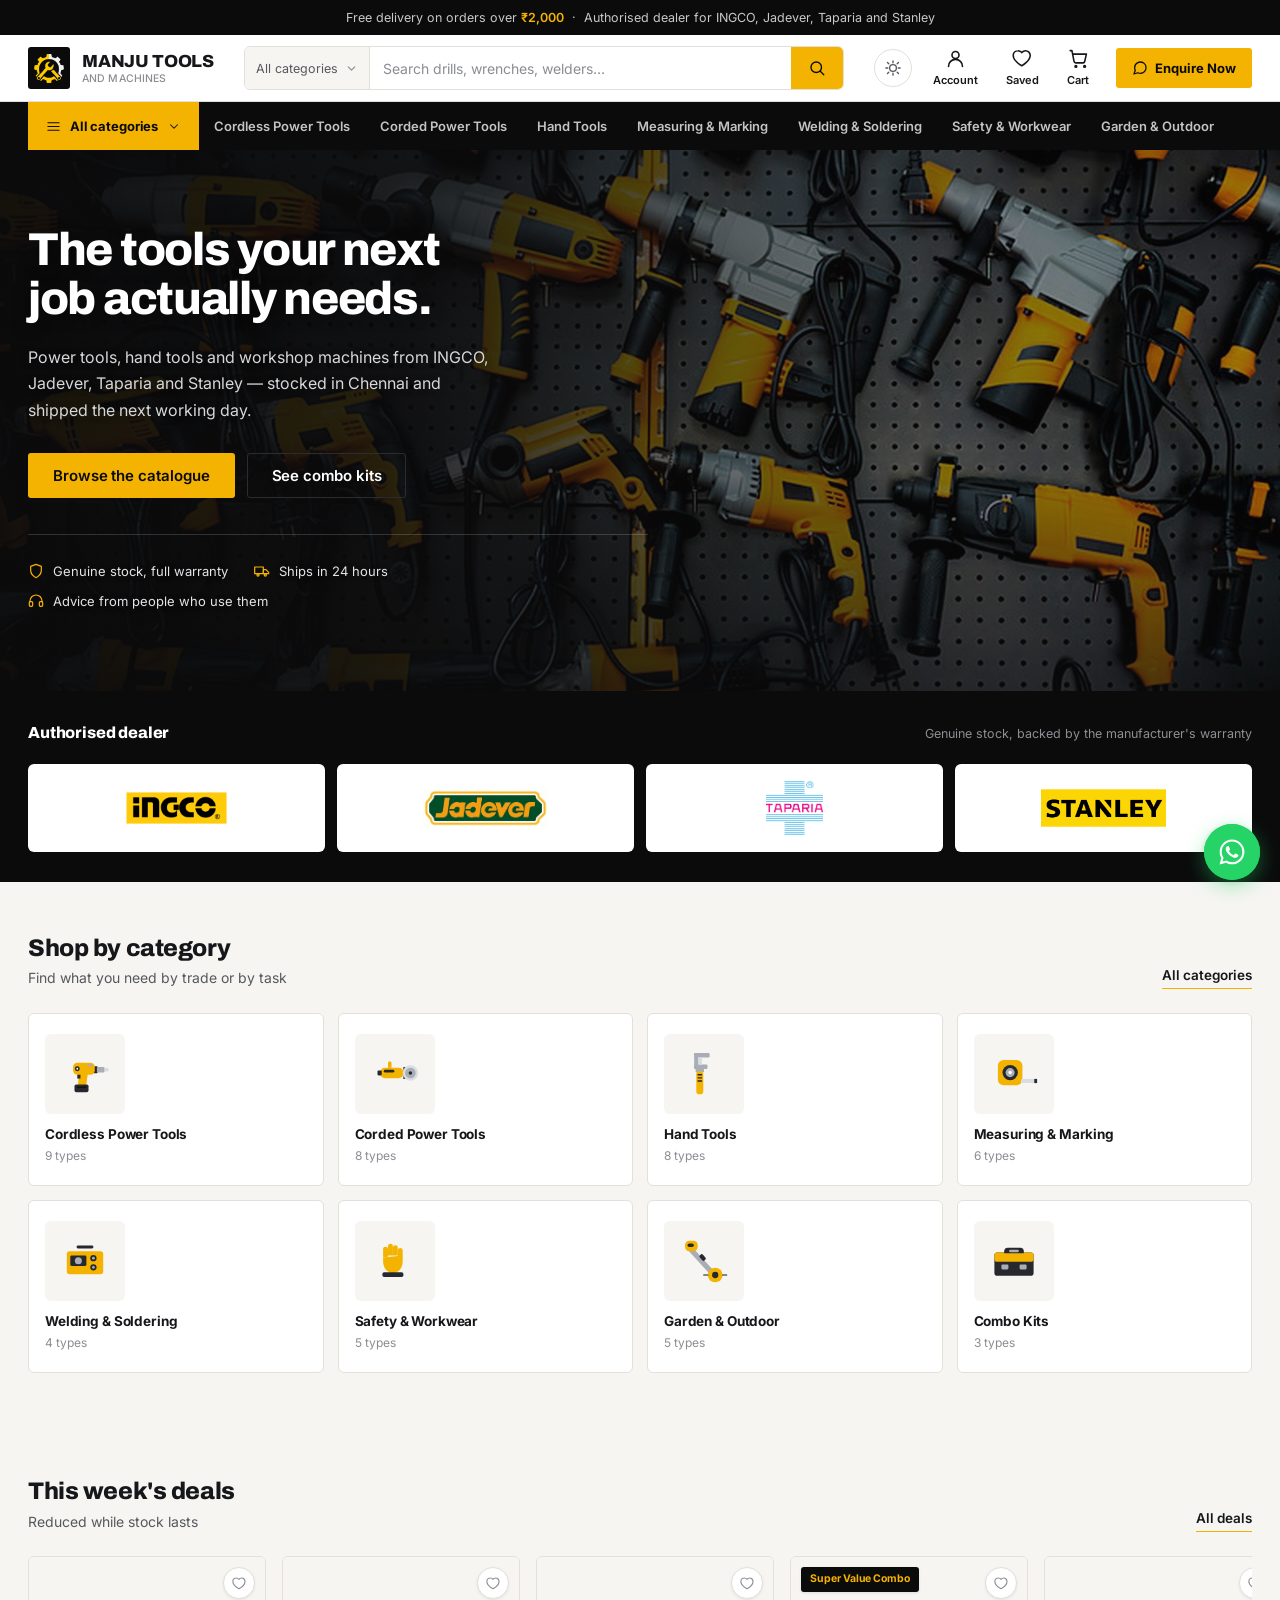
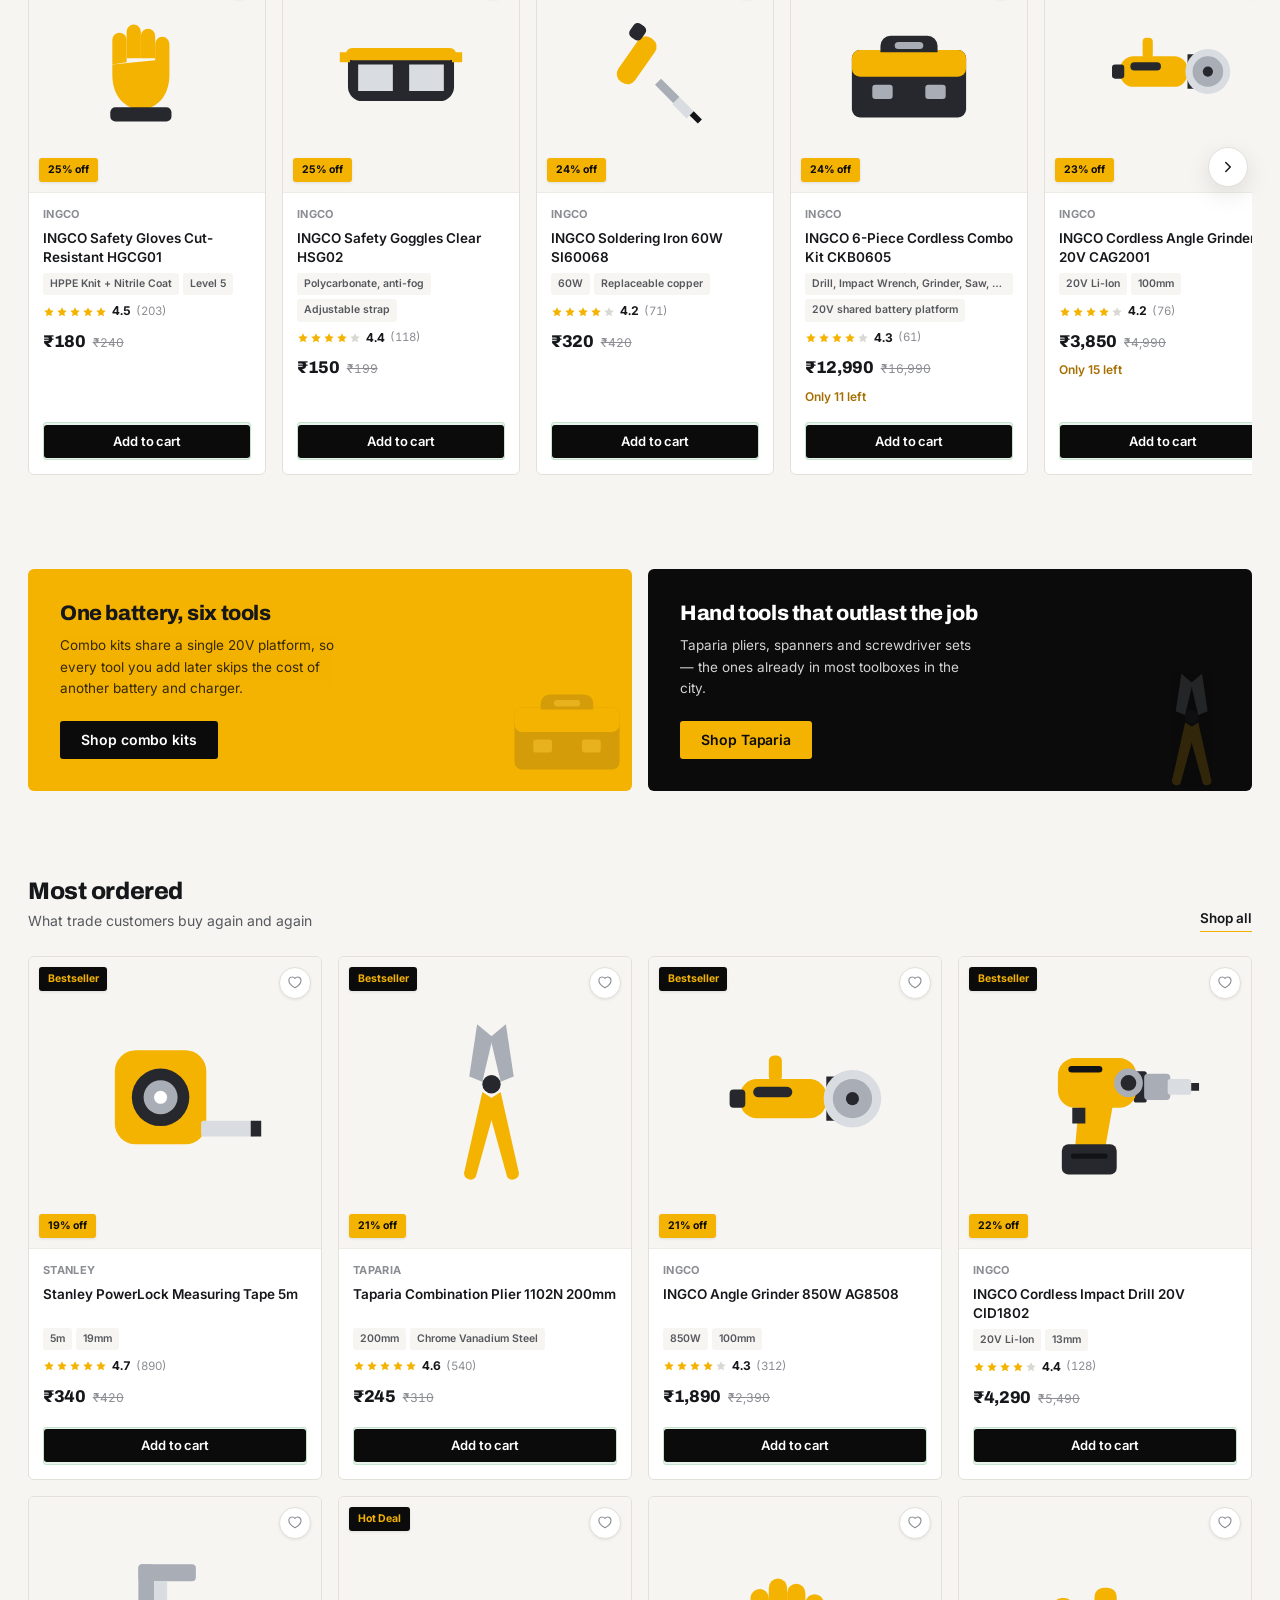
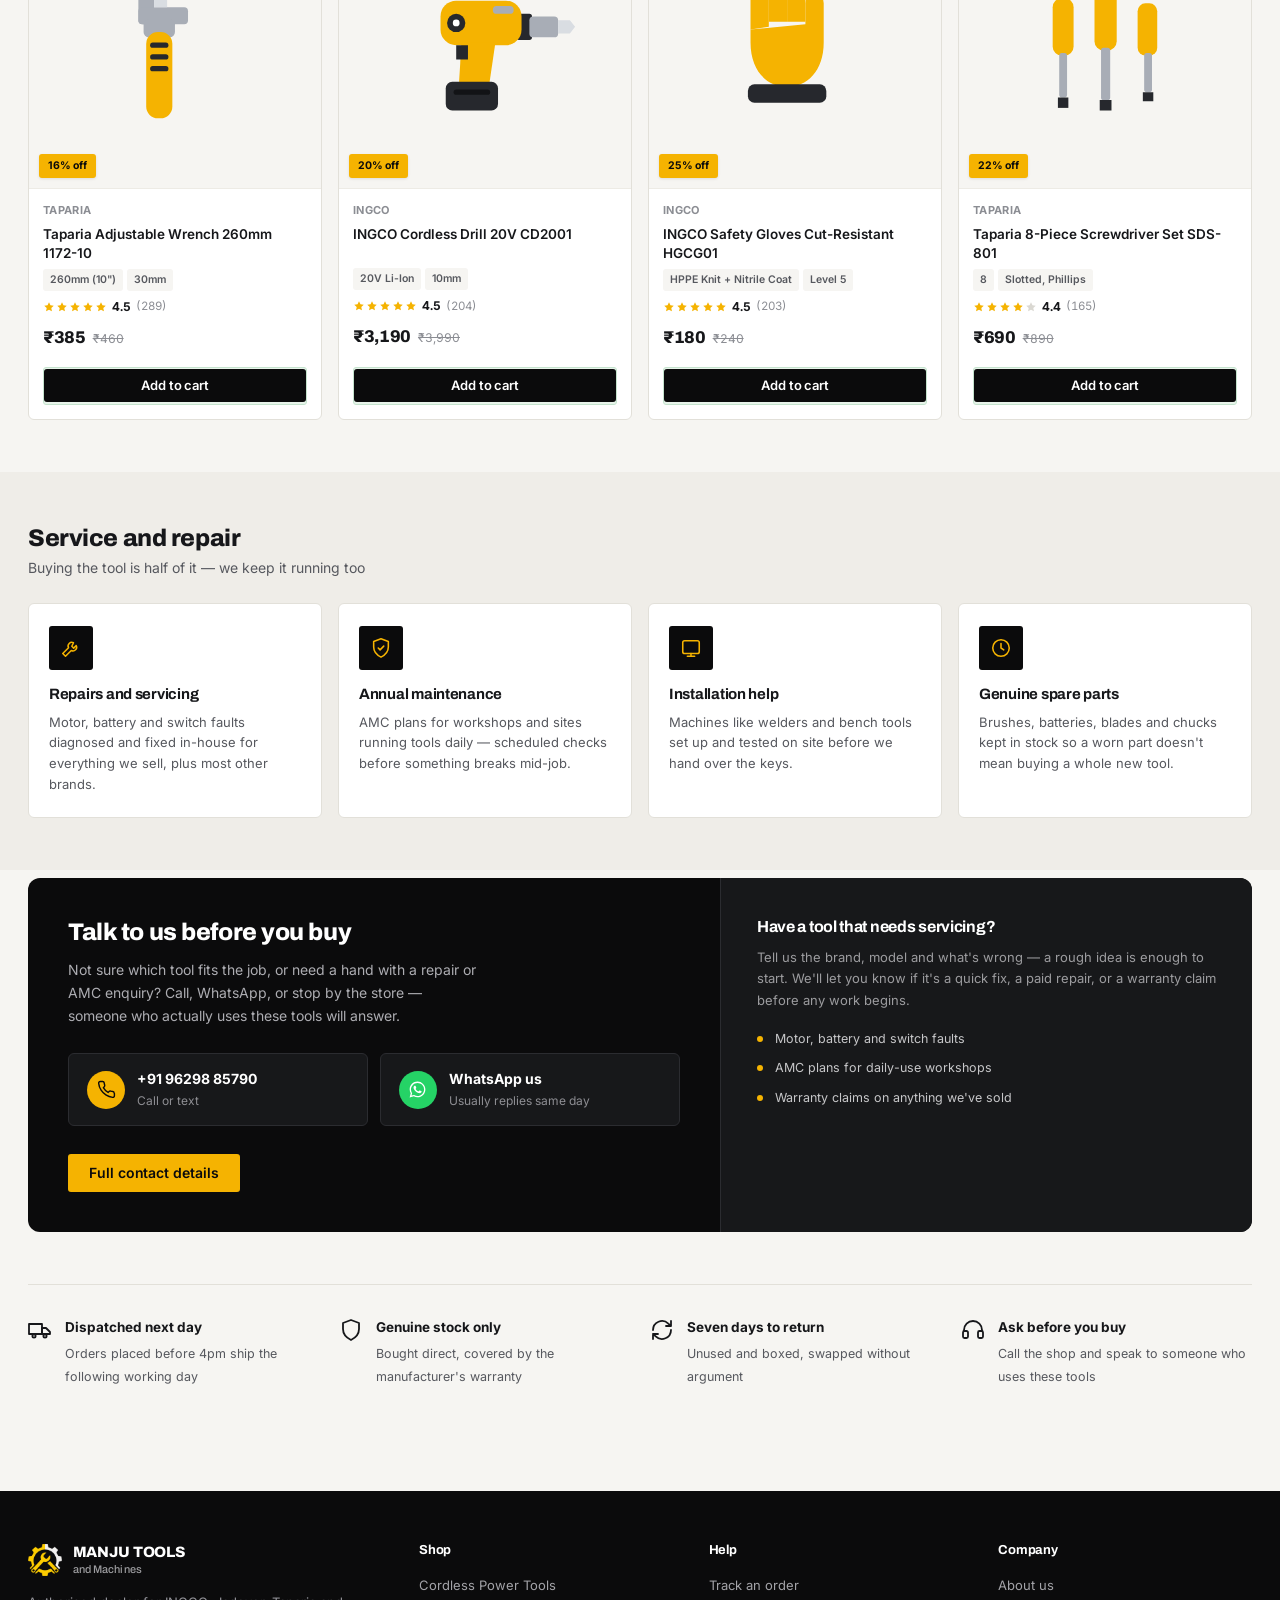
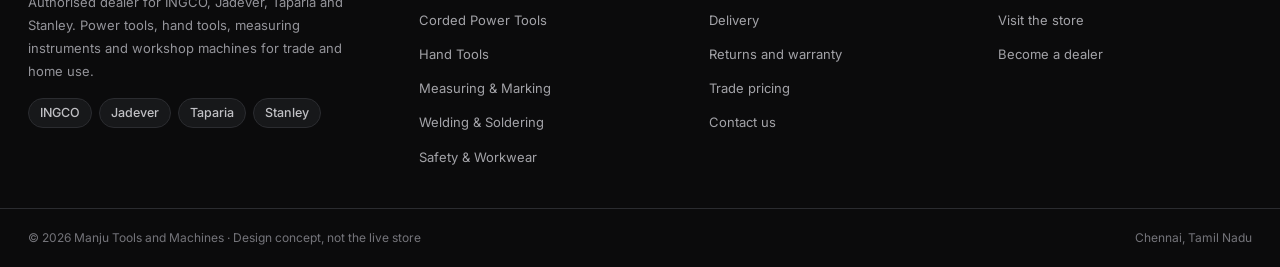
==== commit f90f47d1: "fix" ====
--- a/index.html
+++ b/index.html
@@ -111,7 +111,7 @@
     <div class="hero-bg" aria-hidden="true"></div>
     <div class="container hero-inner">
       <div class="hero-content">
-        <h1>Every tool on the van, in stock and ready.</h1>
+        <h1>The tools your next job actually needs.</h1>
         <p class="lead">Power tools, hand tools and workshop machines from INGCO, Jadever, Taparia and Stanley &#8212; stocked in Chennai and shipped the next working day.</p>
         <div class="hero-cta-row">
           <a href="category.html" class="btn btn--primary btn--lg">Browse the catalogue</a>
@@ -312,7 +312,7 @@
     <div>
       <div class="footer-brand-mark">
         <img src="images/logo-mark.png" alt="">
-        <span>Manju Tools<br>and Machines</span>
+        <span>Manju Tools<span class="footer-brand-sub">and Machines</span></span>
       </div>
       <p class="footer-desc">Authorised dealer for INGCO, Jadever, Taparia and Stanley. Power tools, hand tools, measuring instruments and workshop machines for trade and home use.</p>
       <div class="footer-brands">
--- a/css/base.css
+++ b/css/base.css
@@ -106,7 +106,10 @@
    --ink in both themes by design. */
 
 
-* { box-sizing: border-box; }
+* {
+  box-sizing: border-box;
+  -webkit-tap-highlight-color: transparent;
+}
 html { -webkit-text-size-adjust: 100%; }
 body {
   margin: 0;
--- a/css/layout.css
+++ b/css/layout.css
@@ -45,7 +45,8 @@
   font-size: 17.5px;
   line-height: 1.05;
   color: var(--text);
-  letter-spacing: -0.02em;
+  letter-spacing: -0.01em;
+  text-transform: uppercase;
 }
 .logo-text span {
   display: block;
@@ -452,8 +453,18 @@
   font-weight: 800;
   color: var(--on-dark);
   font-size: 15px;
-  letter-spacing: -0.02em;
+  letter-spacing: -0.01em;
   line-height: 1.2;
+  text-transform: uppercase;
+}
+.footer-brand-mark span.footer-brand-sub {
+  display: block;
+  font-weight: 500;
+  font-size: 11px;
+  color: #9C9C9F;
+  text-transform: none;
+  letter-spacing: 0.01em;
+  margin-top: 2px;
 }
 .footer-desc { font-size: 13px; line-height: 1.75; color: #94949A; max-width: 330px; }
 .footer-col h4 {
--- a/css/components.css
+++ b/css/components.css
@@ -464,7 +464,7 @@
 /* ---------- Contact page ---------- */
 .contact-layout {
   display: grid;
-  grid-template-columns: .8fr 1.2fr;
+  grid-template-columns: 1.2fr .8fr;
   gap: 40px;
   padding-bottom: 8px;
 }
@@ -498,16 +498,17 @@
 .contact-form-sub { font-size: 13px; color: var(--text-soft); margin-bottom: 22px; }
 .form-row { display: grid; grid-template-columns: 1fr 1fr; gap: 14px; margin-bottom: 14px; }
 .form-row-single { display: block; margin-bottom: 14px; }
-.contact-form-card label {
+.contact-form-card label,
+.form-label {
   display: flex;
   flex-direction: column;
   gap: 6px;
   font-size: 12.5px;
   font-weight: 600;
   color: var(--text-soft);
+  margin-bottom: 6px;
 }
 .contact-form-card input,
-.contact-form-card select,
 .contact-form-card textarea {
   border: 1px solid var(--line);
   border-radius: var(--r-sm);
@@ -517,11 +518,29 @@
   color: var(--text);
   background: var(--white);
   resize: vertical;
+  width: 100%;
 }
 .contact-form-card input:focus,
-.contact-form-card select:focus,
 .contact-form-card textarea:focus { outline: none; border-color: var(--ink); }
 .contact-form-note { font-size: 11.5px; color: var(--text-faint); margin-top: 12px; text-align: center; }
+
+/* Enquiry topic dropdown: same bordered-field look as the rest of
+   the form, rather than the pill style used in the header/toolbar. */
+#enquiryTopicSelect.dd { width: 100%; }
+#enquiryTopicSelect .dd-trigger {
+  width: 100%;
+  justify-content: space-between;
+  border: 1px solid var(--line);
+  border-radius: var(--r-sm);
+  padding: 10px 12px;
+  font-size: 13.5px;
+  color: var(--text);
+  background: var(--white);
+  font-family: inherit;
+}
+#enquiryTopicSelect .dd-trigger:hover { border-color: var(--text-faint); }
+#enquiryTopicSelect.open .dd-trigger { border-color: var(--ink); }
+#enquiryTopicSelect .dd-panel { min-width: 100%; }
 
 .service-enquiry-banner {
   background: var(--paper-2);
